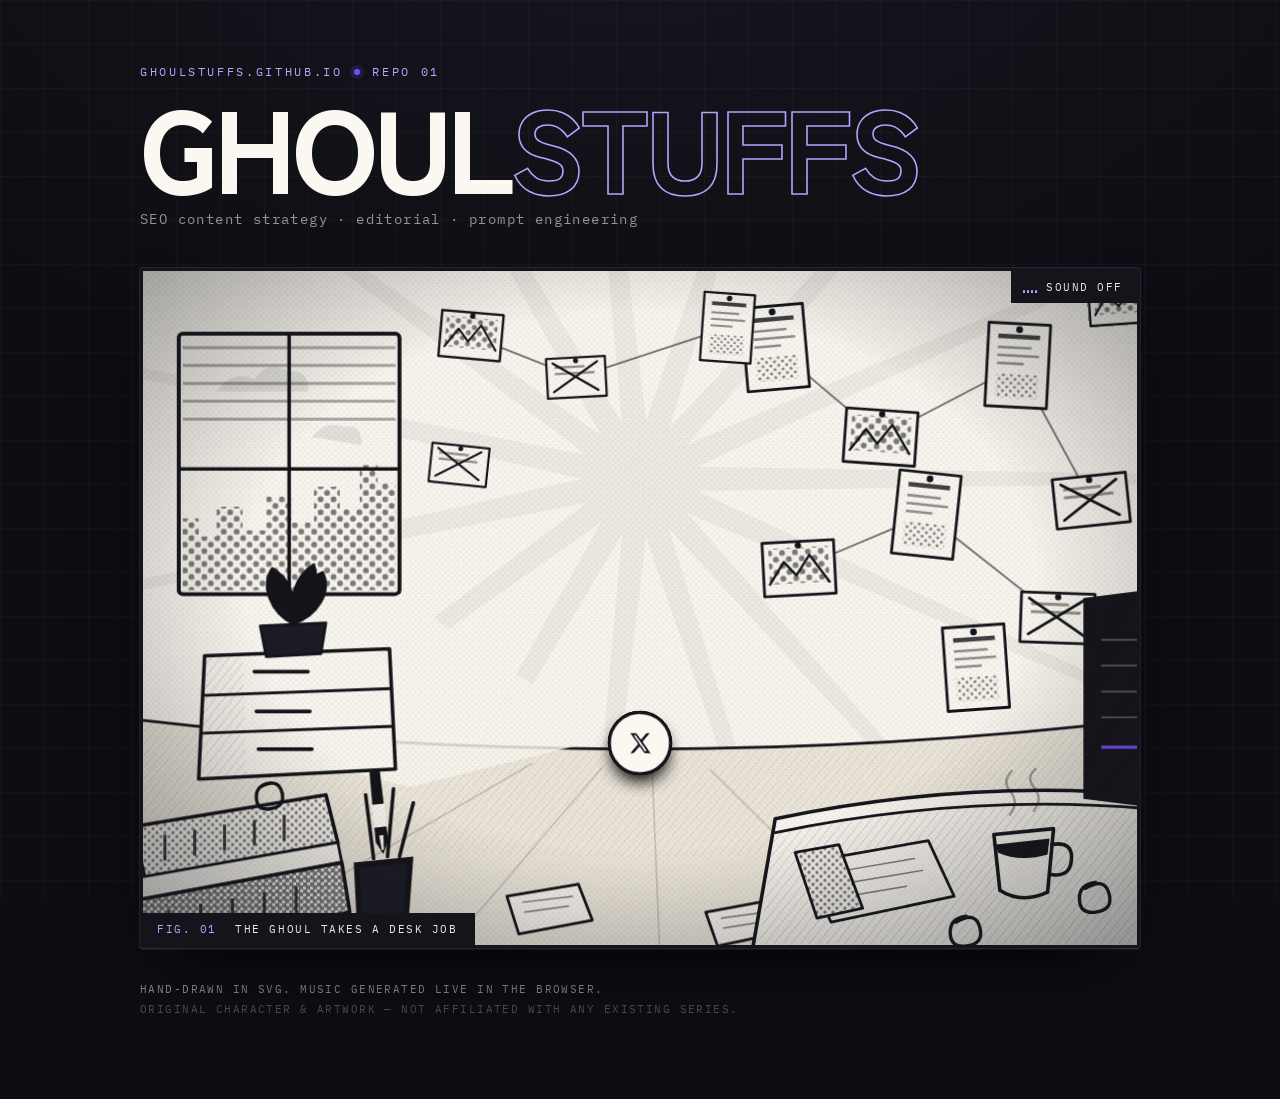
==== index.html @ a89438c5 "Add files via upload" ====
<!DOCTYPE html>
<html lang="en">
<!--
═══════════════════════════════════════════════════════════════════════
  ghoulstuffs.github.io — index.html
  Three files: this one, style.css, and sound.js (the music).
  All the artwork is hand-written SVG. Nothing is loaded from anywhere.

  MAP OF THIS FILE
    1. <head>          meta + fonts + stylesheet
    2. #icons          hidden sprite: the 5 social glyphs
    3. .masthead       name, tagline
    4. .frame          the illustration
         .scene        one big inline SVG, drawn in layers:
                         bg    → wall, window, pinned notes, floor
                         cast  → 4 poses that cross-fade (.pose-1 … .pose-4)
                         fg    → desk, binders, coffee, floor papers
         .orbit        the 5 social links that circle him
    5. .sound          the music toggle (logic lives in sound.js)
    6. .footer         credits

  THINGS YOU'LL MOST LIKELY WANT TO CHANGE — search for  [EDIT]
═══════════════════════════════════════════════════════════════════════
-->
<head>
  <meta charset="utf-8">
  <meta name="viewport" content="width=device-width, initial-scale=1">

  <!-- [EDIT] page title + description -->
  <title>ghoulstuffs — SEO content strategy, editorial &amp; prompt engineering</title>
  <meta name="description" content="Mansi — freelance SEO content strategist, writer and prompt engineer. Editorial at FashionXD, essays on Substack, videos on YouTube.">
  <meta name="theme-color" content="#0e0e14">

  <meta property="og:title" content="ghoulstuffs">
  <meta property="og:description" content="SEO content strategy, editorial, and prompt engineering.">
  <meta property="og:type" content="website">

  <link rel="icon" href="data:image/svg+xml,<svg xmlns='http://www.w3.org/2000/svg' viewBox='0 0 32 32'><circle cx='16' cy='16' r='13' fill='%237a4dff'/><circle cx='16' cy='16' r='5' fill='%230e0e14'/></svg>">

  <link rel="preconnect" href="https://fonts.googleapis.com">
  <link rel="preconnect" href="https://fonts.gstatic.com" crossorigin>
  <link href="https://fonts.googleapis.com/css2?family=IBM+Plex+Mono:wght@400;500&family=Zen+Kaku+Gothic+New:wght@700;900&display=swap" rel="stylesheet">

  <link rel="stylesheet" href="style.css">
</head>

<body>

<!-- ══ 2. ICON SPRITE ══ hidden; each orb pulls one of these with <use> ══ -->
<svg class="sprite" aria-hidden="true" focusable="false" xmlns="http://www.w3.org/2000/svg">
  <symbol id="i-substack" viewBox="0 0 24 24">
    <path d="M3 3.6h18v3.1H3zM3 9.3h18v3.1H3zM3 15h18v6.4l-9-4.6-9 4.6z"/>
  </symbol>
  <symbol id="i-youtube" viewBox="0 0 24 24">
    <path fill-rule="evenodd" d="M6.6 4.4h10.8a4.2 4.2 0 0 1 4.2 4.2v6.8a4.2 4.2 0 0 1-4.2 4.2H6.6a4.2 4.2 0 0 1-4.2-4.2V8.6a4.2 4.2 0 0 1 4.2-4.2Zm3.6 3.9v7.4l6.4-3.7Z"/>
  </symbol>
  <symbol id="i-linkedin" viewBox="0 0 24 24">
    <path d="M3.1 8.9h3.7V21H3.1zM4.95 2.6a2.2 2.2 0 1 1 0 4.4 2.2 2.2 0 0 1 0-4.4ZM9.6 8.9h3.5v1.8a3.9 3.9 0 0 1 3.5-1.9c3 0 4.3 1.9 4.3 5V21h-3.7v-6c0-1.6-.6-2.6-2-2.6s-2.1 1-2.1 2.6v6H9.6Z"/>
  </symbol>
  <symbol id="i-x" viewBox="0 0 24 24">
    <path d="M3 2.8h5.4l4.3 5.9 5-5.9h2.9l-6.5 7.6L21.4 21H16l-4.6-6.3L6 21H3.1l7-8.2Zm3.1 1.9 10 14.4h1.9L8 4.7Z"/>
  </symbol>
  <symbol id="i-fashionxd" viewBox="0 0 48 48">
    <circle cx="24" cy="24" r="20.4" fill="none" stroke="currentColor" stroke-width="1.7"/>
    <text class="fxd-mark" x="24" y="29.4" text-anchor="middle">FXD</text>
  </symbol>
</svg>


<div class="page">

  <!-- ══ 3. MASTHEAD ══ [EDIT] your name + what you do ══ -->
  <header class="masthead">
    <p class="masthead__kicker">ghoulstuffs.github.io <span class="masthead__dot"></span> repo 01</p>
    <h1 class="masthead__name">GHOUL<span>STUFFS</span></h1>
    <p class="masthead__line">SEO content strategy &middot; editorial &middot; prompt engineering</p>
  </header>


  <!-- ══ 4. THE PANEL ══ -->
  <main>
    <div class="frame">
      <!-- ─── 4a. THE DRAWING ─────────────────────────────────────────
           viewBox is 1000 × 680. Every colour lives in style.css —
           the shapes here only carry class names (f- = fill, ln = line).
      ──────────────────────────────────────────────────────────────── -->
      <svg class="scene" viewBox="0 0 1000 680" preserveAspectRatio="xMidYMid slice"
           role="img" aria-labelledby="sceneTitle sceneDesc" xmlns="http://www.w3.org/2000/svg">
        <title id="sceneTitle">An office worker in a paper-covered room</title>
        <desc id="sceneDesc">Ink and halftone drawing: a dark-haired figure in a waistcoat and tie stands in a cluttered office, shifting between thinking, reading a file, resting, and raising a pen.</desc>

        <defs>
          <!-- halftone dot screens: the whole "printed manga" feel comes from these -->
          <pattern id="dots" width="8" height="8" patternUnits="userSpaceOnUse">
            <circle class="dot" cx="2" cy="2" r="1.5"/><circle class="dot" cx="6" cy="6" r="1.5"/>
          </pattern>
          <pattern id="dots-lg" width="13" height="13" patternUnits="userSpaceOnUse">
            <circle class="dot" cx="3.2" cy="3.2" r="2.9"/><circle class="dot" cx="9.7" cy="9.7" r="2.9"/>
          </pattern>
          <pattern id="tone2" width="8" height="8" patternUnits="userSpaceOnUse">
            <rect class="f-paper" width="8" height="8"/>
            <circle class="dot" cx="2" cy="2" r="1.7"/><circle class="dot" cx="6" cy="6" r="1.7"/>
          </pattern>
          <pattern id="tone3" width="7" height="7" patternUnits="userSpaceOnUse">
            <rect class="f-paper" width="7" height="7"/>
            <circle class="dot" cx="1.8" cy="1.8" r="2.5"/><circle class="dot" cx="5.3" cy="5.3" r="2.5"/>
          </pattern>
          <pattern id="tone-hatch" width="7" height="7" patternUnits="userSpaceOnUse" patternTransform="rotate(-42)">
            <rect class="f-paper" width="7" height="7"/>
            <line class="hatch-line" x1="0" y1="0" x2="0" y2="7"/>
          </pattern>
          <pattern id="dots-sm" width="6" height="6" patternUnits="userSpaceOnUse">
            <circle class="dot-soft" cx="1.5" cy="1.5" r="1"/><circle class="dot-soft" cx="4.5" cy="4.5" r="1"/>
          </pattern>
          <!-- pencil hatching for shadow sides -->
          <pattern id="hatch" width="7" height="7" patternUnits="userSpaceOnUse" patternTransform="rotate(38)">
            <line class="hatch-line" x1="0" y1="0" x2="0" y2="7"/>
          </pattern>
          <!-- paper grain -->
          <filter id="grain" x="0" y="0" width="100%" height="100%">
            <feTurbulence type="fractalNoise" baseFrequency="0.85" numOctaves="3" stitchTiles="stitch"/>
            <feColorMatrix type="saturate" values="0"/>
          </filter>
          <radialGradient id="vig" cx="50%" cy="46%" r="72%">
            <stop offset="55%" class="vig-in"/><stop offset="100%" class="vig-out"/>
          </radialGradient>

          <!-- ray for the manga focus-lines behind his head -->
          <path id="ray" d="M0 -13 L700 -2.5 L700 2.5 L0 13 Z"/>

          <!-- three pinned-paper templates, drawn around their own centre -->
          <g id="doc">
            <rect class="f-paper ln-2" x="-31" y="-42" width="62" height="84"/>
            <rect class="f-ink o-80" x="-21" y="-31" width="42" height="4.5"/>
            <rect class="f-ink o-45" x="-21" y="-19" width="34" height="2.6"/>
            <rect class="f-ink o-45" x="-21" y="-11" width="42" height="2.6"/>
            <rect class="f-ink o-45" x="-21" y="-3" width="27" height="2.6"/>
            <rect x="-21" y="9" width="42" height="24" fill="url(#dots)"/>
            <circle class="f-ink" cx="0" cy="-36" r="3.4"/>
          </g>
          <g id="photo">
            <rect class="f-paper ln-2" x="-36" y="-27" width="72" height="54"/>
            <rect x="-30" y="-21" width="60" height="36" fill="url(#dots-lg)"/>
            <path class="ln" d="M-30 15 L-15 -7 L-3 7 L11 -13 L30 15"/>
            <circle class="f-ink" cx="0" cy="-23" r="3.2"/>
          </g>
          <g id="card">
            <rect class="f-paper ln-2" x="-37" y="-25" width="74" height="50"/>
            <rect class="f-ink o-45" x="-27" y="-15" width="38" height="3"/>
            <rect class="f-ink o-45" x="-27" y="-7" width="50" height="3"/>
            <path class="ln-2" d="M-29 -19 L27 17 M27 -19 L-29 17"/>
            <circle class="f-ink" cx="0" cy="-21" r="3.2"/>
          </g>

          <!-- ─── FIGURE PARTS shared by every pose ───
               Limbs are drawn as two stacked strokes: a fat ink one and a
               thinner cloth one on top. To move an arm, move its "d" — the
               outline follows automatically. -->
          <g id="head">
            <path class="f-skin ln-2" d="M478 244 L522 244 L524 318 L476 318 Z"/>
            <path class="shade" d="M480 256 L520 256 L520 282 Q500 298 480 282 Z"/>
            <path class="f-hair" d="M500 116 C464 116 444 148 448 198 C450 224 452 244 455 264 L464 234 L470 258 L478 220 L484 214 L516 214 L522 220 L530 258 L536 234 L545 264 C548 244 550 224 552 198 C556 148 536 116 500 116 Z"/>
            <path class="f-skin ln-2" d="M460 208 C460 166 473 144 500 144 C527 144 540 166 540 208 C540 234 532 252 520 262 C513 268 507 272 500 273 C493 272 487 268 480 262 C468 252 460 234 460 208 Z"/>
            <path class="f-skin ln-2" d="M463 198 C453 194 450 208 454 219 C456 227 462 229 465 224"/>
            <path class="f-skin ln-2" d="M537 198 C547 194 550 208 546 219 C544 227 538 229 535 224"/>
            <path class="f-hair" d="M458 202 C454 154 472 124 500 122 C530 124 550 154 546 202 L539 160 L527 208 L518 158 L503 218 L494 160 L481 204 L471 156 L462 196 Z"/>
            <path class="f-hair" d="M504 128 L517 152 L514 232 L501 242 L498 186 Z"/>
            <path class="f-hair" d="M459 178 L454 248 L468 224 L470 174 Z"/>
            <path class="f-hair" d="M541 178 L546 248 L532 224 L530 174 Z"/>
            <path class="hair-shine" d="M474 152 C483 141 494 136 504 137 L501 145 C493 144 485 149 478 158 Z"/>
            <path class="hair-shine" d="M534 160 C540 166 544 174 545 182 L539 184 C537 176 533 169 529 165 Z"/>
            <path class="ln-thin" d="M496 246 C502 252 507 251 509 247"/>
          </g>

          <g id="torso">
            <path class="f-shirt ln-2" d="M466 292 L534 292 L544 578 L456 578 Z"/>
            <path class="f-jacket ln-2" d="M450 306 L404 330 L396 394 L404 492 L414 578 L492 584 L494 440 L464 318 Z"/>
            <path class="f-jacket ln-2" d="M550 306 L596 330 L604 394 L596 492 L586 578 L508 584 L506 440 L536 318 Z"/>
            <path class="ln-2" d="M474 312 L494 440 M526 312 L506 440"/>
            <path class="f-shirt ln-2" d="M500 294 L466 304 L486 340 L500 312 L514 340 L534 304 Z"/>
            <path class="f-tie ln-2" d="M500 312 L489 326 L500 344 L511 326 Z"/>
            <path class="f-tie ln-2" d="M492 344 L508 344 L515 438 L500 456 L485 438 Z"/>
            <circle class="f-accent ln-2" cx="468" cy="380" r="7"/>
            <path class="hatch-fill" d="M450 306 L404 330 L396 394 L404 492 L414 578 L446 580 L442 390 Z"/>
          </g>

          <g id="legs">
            <path class="limb-out" d="M478 566 C472 620 470 660 472 690"/>
            <path class="limb-out" d="M522 566 C528 620 530 660 528 690"/>
            <path class="f-ink" d="M446 538 L554 538 L562 620 L528 638 L500 594 L472 638 L438 620 Z"/>
            <path class="limb-trouser" d="M478 566 C472 620 470 660 472 690"/>
            <path class="limb-trouser" d="M522 566 C528 620 530 660 528 690"/>
            <path class="f-jacket" d="M452 544 L548 544 L556 616 L526 632 L500 588 L474 632 L444 616 Z"/>
          </g>

          <!-- a hand, drawn at origin; each pose places it with a transform -->
          <g id="hand">
            <path class="f-skin ln-2" d="M-13 -8 C-17 -1 -16 8 -9 12 C-1 16 9 14 13 6 C16 -1 14 -9 8 -12 C1 -15 -8 -14 -13 -8 Z"/>
            <path class="ln-thin" d="M-6 -10 L-4 1 M2 -12 L3 0 M9 -10 L8 -1"/>
          </g>

          <!-- props -->
          <g id="folder">
            <path class="f-blue ln-2" d="M-76 -34 L74 -46 L80 30 L-70 42 Z"/>
            <path class="f-paper ln-2" d="M-68 -28 L2 -34 L6 34 L-62 38 Z"/>
            <path class="f-paper ln-2" d="M6 -34 L72 -39 L76 24 L10 32 Z"/>
            <path class="ln-thin" d="M-56 -16 L-8 -20 M-55 -6 L-10 -10 M-54 4 L-20 1 M18 -22 L64 -26 M19 -12 L65 -16 M20 -2 L48 -5"/>
            <path class="ln" d="M2 -34 L6 34"/>
          </g>
          <g id="pen">
            <path class="f-ink" d="M-5 -46 L5 -46 L6 22 L0 34 L-6 22 Z"/>
            <path class="f-paper" d="M-6 -14 L6 -14 L6.4 8 L-6.4 8 Z"/>
            <path class="f-paper" d="M-2 16 L2 16 L1 30 L-1 30 Z"/>
          </g>
        </defs>


        <!-- ── LAYER 1 · ROOM ────────────────────────────────────── -->
        <g class="bg">
          <rect class="f-paper" x="0" y="0" width="1000" height="680"/>

          <!-- focus lines radiating from behind his head -->
          <g class="rays" transform="translate(500 210)">
            <use href="#ray" transform="rotate(0)"/>   <use href="#ray" transform="rotate(24)"/>
            <use href="#ray" transform="rotate(48)"/>  <use href="#ray" transform="rotate(72)"/>
            <use href="#ray" transform="rotate(96)"/>  <use href="#ray" transform="rotate(120)"/>
            <use href="#ray" transform="rotate(144)"/> <use href="#ray" transform="rotate(168)"/>
            <use href="#ray" transform="rotate(192)"/> <use href="#ray" transform="rotate(216)"/>
            <use href="#ray" transform="rotate(240)"/> <use href="#ray" transform="rotate(264)"/>
            <use href="#ray" transform="rotate(288)"/> <use href="#ray" transform="rotate(312)"/>
            <use href="#ray" transform="rotate(336)"/>
          </g>

          <!-- floor: the wall line bows down in the middle, which is what
               sells the wide-angle lens -->
          <path class="f-floor" d="M-10 452 Q500 512 1010 452 L1010 690 L-10 690 Z"/>
          <path class="ln-2" d="M-10 452 Q500 512 1010 452"/>
          <path class="hatch-soft" d="M-10 452 Q500 512 1010 452 L1010 560 Q500 620 -10 560 Z"/>
          <path class="floor-line" d="M300 690 L462 500 M520 690 L512 498 M760 690 L570 502 M60 690 L392 496"/>

          <!-- window, left wall -->
          <g class="window">
            <rect class="f-sky ln-3" x="36" y="64" width="222" height="262" rx="4"/>
            <path class="f-city" d="M40 250 L40 322 L254 322 L254 214 L236 214 L236 196 L218 196 L218 240 L198 240 L198 218 L172 218 L172 254 L150 254 L150 228 L124 228 L124 262 L100 262 L100 238 L74 238 L74 268 L56 268 L56 250 Z"/>
            <path class="cloud" d="M74 122 q16 -22 38 -12 q12 -20 34 -8 q22 -2 20 20 z"/>
            <path class="cloud" d="M170 168 q14 -18 32 -10 q18 -4 18 18 z"/>
            <g class="blinds">
              <path d="M40 78 H254 M40 96 H254 M40 114 H254 M40 132 H254 M40 150 H254"/>
            </g>
            <path class="ln-3 f-none" d="M147 64 V326 M36 200 H258"/>
            <rect class="f-none ln-3" x="36" y="64" width="222" height="262" rx="4"/>
          </g>
          <!-- light spilling onto the floor -->
          <path class="light" d="M258 326 L470 470 L268 520 L54 466 Z"/>

          <!-- low cabinet under the window, with the office plant on top -->
          <g class="cabinet">
            <path class="f-desk ln-3" d="M62 388 L248 381 L254 502 L56 512 Z"/>
            <path class="ln-2" d="M60 428 L250 421 M61 466 L252 459"/>
            <path class="hatch-fill" d="M62 388 L100 386 L104 508 L56 512 Z"/>
            <path class="ln-3" d="M112 404 H166 M114 444 H168 M116 482 H170"/>
            <path class="f-vest ln-2" d="M118 358 L184 355 L179 386 L124 389 Z"/>
            <path class="leaf" d="M151 356 C128 344 118 318 130 300 C148 310 156 332 151 356 Z"/>
            <path class="leaf" d="M151 356 C176 348 190 324 181 304 C160 312 148 332 151 356 Z"/>
            <path class="leaf" d="M151 356 C146 330 154 306 172 296 C178 318 168 344 151 356 Z"/>
            <path class="ln-thin" d="M151 356 L146 312 M151 356 L166 316"/>
          </g>

          <!-- the pinned wall: notes, photos, index cards + string -->
          <g class="wall">
            <path class="string" d="M636 78 L742 168 L880 96 L954 232"/>
            <path class="string" d="M660 300 L788 246 L920 350"/>
            <path class="string" d="M330 66 L436 108 L588 58"/>
            <use href="#doc"   transform="translate(636 78) rotate(-5)"/>
            <use href="#photo" transform="translate(742 168) rotate(4)"/>
            <use href="#doc"   transform="translate(880 96) rotate(3)"/>
            <use href="#card"  transform="translate(954 232) rotate(-6)"/>
            <use href="#photo" transform="translate(660 300) rotate(-3)"/>
            <use href="#doc"   transform="translate(788 246) rotate(6)"/>
            <use href="#card"  transform="translate(920 350) rotate(2)"/>
            <use href="#doc"   transform="translate(838 400) rotate(-4)"/>
            <use href="#photo" transform="translate(330 66) rotate(5) scale(.86)"/>
            <use href="#card"  transform="translate(436 108) rotate(-3) scale(.8)"/>
            <use href="#doc"   transform="translate(588 58) rotate(4) scale(.82)"/>
            <use href="#card"  transform="translate(318 196) rotate(6) scale(.78)"/>
            <use href="#photo" transform="translate(984 30) rotate(-4) scale(.9)"/>
          </g>
        </g>


        <!-- ── LAYER 2 · THE FIGURE ──────────────────────────────
             Four poses stacked in the same place. CSS fades one into
             the next. Add a fifth by copying a block, giving it
             class "pose pose-5" and bumping --poses in style.css.
        ─────────────────────────────────────────────────────────── -->
        <g class="cast">

          <!-- POSE 1 · weighing it up, hand at the jaw -->
          <g class="pose pose-1">
            <use href="#legs"/>
            <use href="#torso"/>
            <g class="arm">
              <path class="limb-out" d="M412 364 Q394 420 406 468 Q480 488 566 452"/>
              <path class="limb-out" d="M588 364 Q614 404 604 450 Q566 374 530 300"/>
              <path class="limb-sleeve" d="M412 364 Q394 420 406 468 Q480 488 566 452"/>
              <path class="limb-sleeve" d="M588 364 Q614 404 604 450 Q566 374 530 300"/>
            </g>
            <g transform="rotate(-4 500 278)">
              <use href="#head"/>
              <g class="face">
                <path class="f-eye ln-2" d="M470 221 C476 212 489 210 496 217 C492 228 477 229 470 221 Z"/>
                <path class="f-eye ln-2" d="M530 221 C524 212 511 210 504 217 C508 228 523 229 530 221 Z"/>
                <ellipse class="f-iris" cx="484" cy="220" rx="5.4" ry="6.4"/>
                <ellipse class="f-iris" cx="516" cy="220" rx="5.4" ry="6.4"/>
                <ellipse class="f-ink" cx="484" cy="220" rx="2.1" ry="3"/>
                <ellipse class="f-ink" cx="516" cy="220" rx="2.1" ry="3"/>
                <circle class="f-paper" cx="481" cy="216" r="1.7"/>
                <circle class="f-paper" cx="513" cy="216" r="1.7"/>
                <path class="lash" d="M467 219 C475 209 490 207 499 215 M533 219 C525 209 510 207 501 215"/>
                <path class="brow" d="M470 195 L495 191 M530 195 L505 191"/>
                <path class="ln-2" d="M493 259 L510 257"/>
              </g>
              <use href="#hand" transform="translate(524 290) rotate(-18) scale(.92)"/>
            </g>
            <use href="#hand" transform="translate(572 450) rotate(10) scale(.92)"/>
          </g>

          <!-- POSE 2 · reading, eyes down -->
          <g class="pose pose-2">
            <use href="#legs"/>
            <use href="#torso"/>
            <g transform="translate(0 8) rotate(5 500 278)">
              <use href="#head"/>
              <g class="face">
                <path class="f-eye ln-2" d="M471 224 C477 217 489 216 496 221 C492 229 478 230 471 224 Z"/>
                <path class="f-eye ln-2" d="M529 224 C523 217 511 216 504 221 C508 229 522 230 529 224 Z"/>
                <ellipse class="f-iris" cx="484" cy="224" rx="5" ry="5"/>
                <ellipse class="f-iris" cx="516" cy="224" rx="5" ry="5"/>
                <ellipse class="f-ink" cx="484" cy="224" rx="2" ry="2.6"/>
                <ellipse class="f-ink" cx="516" cy="224" rx="2" ry="2.6"/>
                <path class="lash lash--heavy" d="M469 222 C476 214 490 213 498 219 M531 222 C524 214 510 213 502 219"/>
                <path class="brow" d="M471 198 L495 196 M529 198 L505 196"/>
                <path class="ln-2" d="M494 260 L509 260"/>
              </g>
            </g>
            <g class="arm">
              <path class="limb-out" d="M412 364 Q392 418 428 462"/>
              <path class="limb-out" d="M588 364 Q608 418 572 462"/>
              <path class="limb-sleeve" d="M412 364 Q392 418 428 462"/>
              <path class="limb-sleeve" d="M588 364 Q608 418 572 462"/>
            </g>
            <use href="#folder" transform="translate(500 476) rotate(-2) scale(.94)"/>
            <use href="#hand" transform="translate(426 472) rotate(-12) scale(.92)"/>
            <use href="#hand" transform="translate(574 470) rotate(12) scale(.92)"/>
          </g>

          <!-- POSE 3 · hands in pockets, weight on one hip -->
          <g class="pose pose-3" transform="translate(-9 0) rotate(1.4 500 620)">
            <use href="#legs"/>
            <use href="#torso"/>
            <g class="arm">
              <path class="limb-out" d="M412 364 Q388 424 412 502"/>
              <path class="limb-out" d="M588 364 Q612 424 588 502"/>
              <path class="limb-sleeve" d="M412 364 Q388 424 412 502"/>
              <path class="limb-sleeve" d="M588 364 Q612 424 588 502"/>
            </g>
            <g transform="rotate(6 500 278)">
              <use href="#head"/>
              <g class="face">
                <path class="f-eye ln-2" d="M470 222 C476 213 489 211 496 218 C492 228 477 230 470 222 Z"/>
                <path class="f-eye ln-2" d="M530 222 C524 213 511 211 504 218 C508 228 523 230 530 222 Z"/>
                <ellipse class="f-iris" cx="485" cy="221" rx="5.4" ry="6.2"/>
                <ellipse class="f-iris" cx="517" cy="221" rx="5.4" ry="6.2"/>
                <ellipse class="f-ink" cx="485" cy="221" rx="2.1" ry="2.9"/>
                <ellipse class="f-ink" cx="517" cy="221" rx="2.1" ry="2.9"/>
                <circle class="f-paper" cx="482" cy="217" r="1.7"/>
                <circle class="f-paper" cx="514" cy="217" r="1.7"/>
                <path class="lash" d="M467 220 C475 210 490 208 499 216 M533 220 C525 210 510 208 501 216"/>
                <path class="brow" d="M470 193 L495 190 M530 193 L505 190"/>
                <path class="ln-2" d="M492 258 C498 262 505 261 510 256"/>
              </g>
            </g>
          </g>

          <!-- POSE 4 · straightening the tie -->
          <g class="pose pose-4">
            <use href="#legs"/>
            <use href="#torso"/>
            <g class="arm">
              <path class="limb-out" d="M412 364 Q390 424 414 500"/>
              <path class="limb-out" d="M588 364 Q616 388 610 418 Q568 396 524 360"/>
              <path class="limb-sleeve" d="M412 364 Q390 424 414 500"/>
              <path class="limb-sleeve" d="M588 364 Q616 388 610 418 Q568 396 524 360"/>
            </g>
            <g transform="rotate(3 500 278)">
              <use href="#head"/>
              <g class="face">
                <path class="f-eye ln-2" d="M470 220 C476 211 489 209 496 216 C492 227 477 228 470 220 Z"/>
                <path class="f-eye ln-2" d="M530 220 C524 211 511 209 504 216 C508 227 523 228 530 220 Z"/>
                <ellipse class="f-iris" cx="482" cy="219" rx="5.4" ry="6.4"/>
                <ellipse class="f-iris" cx="514" cy="219" rx="5.4" ry="6.4"/>
                <ellipse class="f-ink" cx="482" cy="219" rx="2.1" ry="3"/>
                <ellipse class="f-ink" cx="514" cy="219" rx="2.1" ry="3"/>
                <circle class="f-paper" cx="479" cy="215" r="1.7"/>
                <circle class="f-paper" cx="511" cy="215" r="1.7"/>
                <path class="lash" d="M467 218 C475 208 490 206 499 214 M533 218 C525 208 510 206 501 214"/>
                <path class="brow" d="M470 191 L495 189 M530 192 L505 189"/>
                <path class="ln-2" d="M492 258 L508 256"/>
              </g>
            </g>
            <use href="#hand" transform="translate(518 356) rotate(-30) scale(.92)"/>
            <g class="beat"><path class="shine-line" d="M614 296 L622 262 M632 306 L646 280 M600 276 L602 248"/></g>
          </g>
        </g>


        <!-- ── LAYER 3 · FOREGROUND CLUTTER ─────────────────────── -->
        <g class="fg">
          <!-- loose paper on the floor at his feet -->
          <g class="floor-paper">
            <path class="f-paper ln-2" d="M366 630 L438 618 L452 654 L378 668 Z"/>
            <path class="ln-thin" d="M382 636 L432 630 M384 646 L428 640"/>
            <path class="f-paper ln-2" d="M566 646 L642 632 L654 664 L578 680 Z"/>
            <path class="ln-thin" d="M582 652 L634 645 M584 662 L628 655"/>
          </g>

          <!-- left: stacked binders + pen pot, drawn big because the lens is wide -->
          <g class="stack-left">
            <path class="f-blue ln-3" d="M-10 560 L184 528 L196 576 L2 612 Z"/>
            <path class="f-paper ln-2" d="M-10 612 L196 576 L200 596 L-8 634 Z"/>
            <path class="f-blue-d ln-3" d="M-8 634 L200 596 L208 646 L-6 690 Z"/>
            <g class="rings">
              <path d="M22 568 v26 M52 563 v26 M82 558 v26 M112 553 v26 M142 548 v26"/>
              <path d="M26 644 v30 M58 638 v30 M90 632 v30 M122 626 v30 M154 620 v30"/>
            </g>
            <path class="clip" d="M118 520 q18 -10 22 6 q3 14 -12 16 q-14 2 -14 -12 q0 -12 14 -14"/>
            <!-- pen pot -->
            <path class="f-ink" d="M212 596 L272 590 L266 672 L216 676 Z"/>
            <path class="f-vest ln-3" d="M216 600 L268 594 L262 668 L220 672 Z"/>
            <path class="ln-3" d="M232 592 L224 528 M246 590 L252 522 M258 590 L272 536"/>
            <use href="#pen" transform="translate(238 552) rotate(-6) scale(1.05)"/>
          </g>

          <!-- right: desk corner with coffee, an open file and a monitor edge -->
          <g class="desk-right">
            <path class="f-desk ln-3" d="M636 552 Q828 512 1012 528 L1012 690 L612 690 Z"/>
            <path class="ln-2" d="M636 566 Q828 526 1012 542"/>
            <path class="hatch-fill" d="M636 566 Q828 526 1012 542 L1012 690 L618 690 Z"/>
            <path class="f-paper ln-2" d="M666 596 L790 574 L816 630 L692 656 Z"/>
            <path class="ln-thin" d="M694 606 L776 592 M700 618 L784 604 M708 630 L768 620"/>
            <path class="f-blue ln-2" d="M656 586 L700 578 L724 642 L678 652 Z"/>
            <!-- mug -->
            <path class="f-paper ln-3" d="M856 568 L916 562 L910 626 Q884 638 862 624 Z"/>
            <path class="f-none ln-3" d="M914 578 q22 -4 20 16 q-2 18 -22 14"/>
            <path class="f-ink" d="M858 578 L912 572 L910 588 Q882 596 860 586 Z"/>
            <g class="steam"><path d="M872 548 q10 -12 0 -24 q-8 -10 2 -20"/><path d="M896 544 q10 -12 0 -24 q-8 -10 2 -18"/></g>
            <!-- clips -->
            <path class="clip" d="M818 656 q20 -12 24 6 q4 16 -14 18 q-16 2 -16 -14 q0 -14 16 -16"/>
            <path class="clip" d="M948 622 q20 -12 24 6 q4 16 -14 18 q-16 2 -16 -14 q0 -14 16 -16"/>
            <!-- monitor, cropped by the frame -->
            <path class="f-ink" d="M946 330 L1010 322 L1010 540 L946 532 Z"/>
            <path class="f-screen" d="M956 342 L1010 336 L1010 526 L956 520 Z"/>
            <path class="scan" d="M964 372 H1010 M964 398 H1010 M964 424 H1010 M964 450 H1010"/>
            <path class="scan-hot" d="M964 480 H1006"/>
          </g>
        </g>


        <!-- ── LAYER 4 · PRINT FINISH ───────────────────────────── -->
        <rect class="tone" x="0" y="0" width="1000" height="680" fill="url(#dots-sm)"/>
        <rect class="grain" x="0" y="0" width="1000" height="680" filter="url(#grain)"/>
        <rect class="vignette" x="0" y="0" width="1000" height="680" fill="url(#vig)"/>
      </svg>


      <!-- ─── 4b. THE ORBIT ───────────────────────────────────────
           Five links riding a tilted ellipse around him.
           [EDIT] your URLs live right here.
           Speed + size + radius are all in style.css → "6. ORBIT".
      ──────────────────────────────────────────────────────────── -->
      <nav class="orbit" aria-label="Elsewhere">
        <a class="orb" style="--i:0" href="https://substack.com/@ghoulstuffs" target="_blank" rel="noopener noreferrer">
          <span class="orb__level"><span class="orb__disc"><svg viewBox="0 0 24 24" aria-hidden="true"><use href="#i-substack"/></svg></span><span class="orb__label">Substack</span></span>
          <span class="u-hidden">Substack</span>
        </a>
        <a class="orb" style="--i:1" href="https://www.youtube.com/@ghoulstuffs" target="_blank" rel="noopener noreferrer">
          <span class="orb__level"><span class="orb__disc"><svg viewBox="0 0 24 24" aria-hidden="true"><use href="#i-youtube"/></svg></span><span class="orb__label">YouTube</span></span>
          <span class="u-hidden">YouTube</span>
        </a>
        <a class="orb orb--own" style="--i:2" href="https://fashionxd.com/blog/" target="_blank" rel="noopener noreferrer">
          <span class="orb__level"><span class="orb__disc"><svg viewBox="0 0 24 24" aria-hidden="true"><use href="#i-fashionxd"/></svg></span><span class="orb__label">FashionXD</span></span>
          <span class="u-hidden">FashionXD</span>
        </a>
        <a class="orb" style="--i:3" href="https://www.linkedin.com/in/ghoulstuffs/" target="_blank" rel="noopener noreferrer">
          <span class="orb__level"><span class="orb__disc"><svg viewBox="0 0 24 24" aria-hidden="true"><use href="#i-linkedin"/></svg></span><span class="orb__label">LinkedIn</span></span>
          <span class="u-hidden">LinkedIn</span>
        </a>
        <a class="orb" style="--i:4" href="https://x.com/GhoulStuffs" target="_blank" rel="noopener noreferrer">
          <span class="orb__level"><span class="orb__disc"><svg viewBox="0 0 24 24" aria-hidden="true"><use href="#i-x"/></svg></span><span class="orb__label">X</span></span>
          <span class="u-hidden">X</span>
        </a>
      </nav>

      <!-- ─── 4c. SOUND ───────────────────────────────────────────
           Browsers block sound before a visitor interacts, so the
           track arms itself and starts on their first click or tap.
           Everything about it lives in sound.js.
      ──────────────────────────────────────────────────────────── -->
      <button class="sound" id="sound" type="button" aria-pressed="false">
        <span class="sound__bars" aria-hidden="true"><i></i><i></i><i></i><i></i></span>
        <span class="sound__text">Sound off</span>
      </button>

      <!-- panel caption, like a figure label in a manga volume -->
      <p class="plate"><span>Fig. 01</span> the ghoul takes a desk job</p>
    </div>
  </main>


  <!-- ══ 5. FOOTER ══ -->
  <footer class="footer">
    <p class="footer__note">Hand-drawn in SVG. Music generated live in the browser.</p>
    <p class="footer__note footer__note--dim">Original character &amp; artwork &mdash; not affiliated with any existing series.</p>
  </footer>

</div>

<script src="sound.js" defer></script>
</body>
</html>
---- style.css ----
/* ═══════════════════════════════════════════════════════════════════
   ghoulstuffs.github.io — style.css

   CONTENTS
     1. TOKENS      every colour + timing in one place
     2. BASE        reset, page background
     3. MASTHEAD
     4. FRAME       the paper panel
     5. INK         the drawing's fills, lines and textures
     6. POSES       the cross-fade
     7. ORBIT       the five social links
     8. FOOTER
     9. RESPONSIVE
    10. REDUCED MOTION

   Change a colour once in section 1 and the whole page follows.
   ═══════════════════════════════════════════════════════════════════ */


/* ── 1. TOKENS ─────────────────────────────────────────────────── */
:root {
  /* ink & paper */
  --bg:        #0d0d13;
  --bg-2:      #16161f;
  --paper:     #efe9dd;
  --paper-2:   #fbf8f1;
  --ink:       #14141a;

  /* the character — the only thing in the panel that carries colour */
  --skin:      #f8e3d0;
  --hair:      #17171f;
  --jacket:    #1c1c26;
  --tie:       #101017;
  --eye:       #fffdf8;

  /* accents */
  --accent:    #7a4dff;   /* the purple: eyes, tie, orbs, pins */
  --accent-lo: #b9a2ff;
  --screen:    #14141a;

  --vest:      #1c1c26;
  --shirt:     #fbf8f1;

  /* type */
  --display: "Zen Kaku Gothic New", "Hiragino Sans", "Yu Gothic", system-ui, sans-serif;
  --mono:    "IBM Plex Mono", ui-monospace, SFMono-Regular, Menlo, monospace;

  /* motion — slow these down or speed them up here */
  --pose-cycle: 19s;   /* full loop through all four poses */
  --poses: 4;
  --orbit-speed: 34s;  /* one lap of the social orbs */

  /* orbit geometry */
  --orbit-x: 50%;      /* centre of the ellipse, across the panel */
  --orbit-y: 70%;      /* ...and down it. Lower = further from his face */
  --radius: 31cqw;     /* how wide the orbit is */
  --squash: 0.56;      /* 1 = a circle, 0 = a flat line */
  --tilt: -9deg;
  --orb: clamp(46px, 6.4cqw, 68px);
}


/* ── 2. BASE ───────────────────────────────────────────────────── */
*, *::before, *::after { box-sizing: border-box; }

body {
  margin: 0;
  min-height: 100vh;
  background:
    radial-gradient(120% 80% at 50% -10%, var(--bg-2) 0%, var(--bg) 60%),
    var(--bg);
  color: var(--paper);
  font-family: var(--mono);
  -webkit-font-smoothing: antialiased;
}

/* faint grid so the dark ground isn't dead flat */
body::before {
  content: "";
  position: fixed;
  inset: 0;
  background-image:
    linear-gradient(rgba(255,255,255,.028) 1px, transparent 1px),
    linear-gradient(90deg, rgba(255,255,255,.028) 1px, transparent 1px);
  background-size: 44px 44px;
  pointer-events: none;
}

.page {
  position: relative;
  max-width: 1080px;
  margin: 0 auto;
  padding: clamp(28px, 5vw, 64px) clamp(16px, 4vw, 40px) clamp(40px, 6vw, 80px);
}

.sprite { position: absolute; width: 0; height: 0; overflow: hidden; }
.u-hidden {
  position: absolute; width: 1px; height: 1px;
  overflow: hidden; clip-path: inset(50%); white-space: nowrap;
}


/* ── 3. MASTHEAD ───────────────────────────────────────────────── */
.masthead { margin-bottom: clamp(22px, 3.5vw, 40px); }

.masthead__kicker {
  margin: 0 0 14px;
  font-size: 12px;
  letter-spacing: .22em;
  text-transform: uppercase;
  color: var(--accent-lo);
  display: flex;
  align-items: center;
  gap: 12px;
}
.masthead__dot {
  width: 6px; height: 6px; border-radius: 50%;
  background: var(--accent);
  box-shadow: 0 0 0 4px rgba(122,77,255,.16);
}

.masthead__name {
  font-family: var(--display);
  font-weight: 900;
  font-size: clamp(46px, 11vw, 118px);
  line-height: .84;
  letter-spacing: -.035em;
  margin: 0;
  color: var(--paper-2);
}
.masthead__name span {
  color: transparent;
  -webkit-text-stroke: 1.6px var(--accent-lo);
}

.masthead__line {
  margin: 18px 0 0;
  font-size: clamp(12px, 1.5vw, 14px);
  letter-spacing: .1em;
  color: rgba(242,236,224,.6);
}


/* ── 4. FRAME ──────────────────────────────────────────────────── */
.frame {
  container-type: inline-size;      /* lets the orbit scale with the panel */
  position: relative;
  aspect-ratio: 1000 / 680;
  overflow: hidden;
  border: 3px solid var(--ink);
  border-radius: 3px;
  background: var(--paper);
  box-shadow:
    0 2px 0 rgba(255,255,255,.06),
    0 30px 70px -30px rgba(0,0,0,.9),
    0 0 0 1px rgba(185,162,255,.16);
}

.scene { display: block; width: 100%; height: 100%; }

.plate {
  position: absolute;
  z-index: 3;
  left: 0; bottom: 0;
  margin: 0;
  padding: 9px 18px 9px 14px;
  background: var(--ink);
  color: var(--paper);
  font-size: 11px;
  letter-spacing: .14em;
  text-transform: uppercase;
}
.plate span { color: var(--accent-lo); margin-right: 10px; }

/* sound toggle — mirrors the plate, top right of the panel */
.sound {
  position: absolute;
  z-index: 3;
  top: 0; right: 0;
  display: flex;
  align-items: center;
  gap: 9px;
  margin: 0;
  padding: 9px 14px 9px 12px;
  border: 0;
  background: var(--ink);
  color: var(--paper);
  font-family: var(--mono);
  font-size: 11px;
  letter-spacing: .14em;
  text-transform: uppercase;
  cursor: pointer;
  transition: background-color .18s ease;
}
.sound:hover { background: var(--accent); }
.sound:focus-visible { outline: 3px solid var(--accent-lo); outline-offset: -3px; }

.sound__bars {
  display: flex;
  align-items: flex-end;
  gap: 2px;
  height: 11px;
}
.sound__bars i {
  display: block;
  width: 2px;
  height: 100%;
  background: var(--accent-lo);
  transform: scaleY(.25);
  transform-origin: bottom;
}
.sound:hover .sound__bars i { background: var(--paper); }
body.is-playing .sound__bars i { animation: eq .6s ease-in-out infinite alternate; }
.sound__bars i:nth-child(2) { animation-delay: -.21s; }
.sound__bars i:nth-child(3) { animation-delay: -.42s; }
.sound__bars i:nth-child(4) { animation-delay: -.13s; }
@keyframes eq { from { transform: scaleY(.2); } to { transform: scaleY(1); } }

/* the monitor in the drawing picks up the beat */
body.is-playing .scan-hot { animation: pulse 1.11s steps(1) infinite; }
@keyframes pulse { 0% { opacity: 1; } 50% { opacity: .25; } }


/* ── 5. INK ────────────────────────────────────────────────────── */
/* Lines come first, fills second. Order matters: a shape written as
   class="f-blue ln-2" wants the blue to win over the line's fill:none. */
.ln, .ln-2, .ln-3, .ln-thin, .ln-accent, .ln-accent-3 {
  fill: none;
  stroke-linecap: round;
  stroke-linejoin: round;
}
.ln          { stroke: var(--ink); stroke-width: 2.4; }
.ln-thin     { stroke: var(--ink); stroke-width: 1.5; opacity: .55; }
.ln-2        { stroke: var(--ink); stroke-width: 2.8; }
.ln-3        { stroke: var(--ink); stroke-width: 3.6; }
.ln-accent   { stroke: var(--accent); stroke-width: 2.4; opacity: .8; }
.ln-accent-3 { stroke: var(--accent); stroke-width: 3.4; }

/* fills */
.f-ink     { fill: var(--ink); }
.f-paper   { fill: var(--paper-2); }
.f-skin    { fill: var(--skin); }
.f-accent  { fill: var(--accent); }
.f-iris    { fill: var(--accent); }
.f-blue    { fill: url(#tone2); }
.f-blue-d  { fill: url(#tone3); }
.f-vest    { fill: var(--vest); }
.f-shirt   { fill: var(--shirt); }
.f-desk    { fill: var(--paper-2); }
.f-screen  { fill: var(--screen); }
.f-floor   { fill: var(--paper); }
.f-hair    { fill: var(--hair); }
.f-jacket  { fill: var(--jacket); }
.f-tie     { fill: var(--tie); }
.f-eye     { fill: var(--eye); }
.f-sky     { fill: var(--paper-2); }
.f-city    { fill: url(#dots-lg); }
.f-none    { fill: none; }
.o-45      { opacity: .45; }
.o-80      { opacity: .8; }

/* textures */
.dot       { fill: var(--ink); opacity: .55; }
.dot-soft  { fill: var(--ink); opacity: .16; }
.hatch-line{ stroke: var(--ink); stroke-width: 1.5; opacity: .5; }
.hatch-fill{ fill: url(#hatch); opacity: .34; }
.hatch-soft{ fill: url(#hatch); opacity: .16; }
.tone      { opacity: .5; pointer-events: none; }
.grain     { opacity: .12; mix-blend-mode: multiply; pointer-events: none; }
.vig-in    { stop-color: rgba(22,22,28,0); }
.vig-out   { stop-color: rgba(22,22,28,.42); }
.vignette  { pointer-events: none; }

/* room details */
.rays        { fill: var(--ink); opacity: .05; }
.hair-shine  { fill: var(--paper-2); opacity: .42; }
.floor-line  { fill: none; stroke: var(--ink); stroke-width: 1.6; opacity: .18; }
.light       { fill: var(--paper-2); opacity: .85; }
.cloud       { fill: var(--ink); opacity: .09; }
.blinds      { fill: none; stroke: var(--ink); stroke-width: 3; opacity: .35; }
.string      { fill: none; stroke: var(--ink); stroke-width: 1.8; opacity: .6; }
.rings       { fill: none; stroke: var(--ink); stroke-width: 3; opacity: .8; }
.clip        { fill: none; stroke: var(--ink); stroke-width: 3.4; stroke-linecap: round; }
.scan        { fill: none; stroke: var(--paper); stroke-width: 2; opacity: .3; }
.scan-hot    { fill: none; stroke: var(--accent); stroke-width: 3.4; }
.steam       { fill: none; stroke: var(--ink); stroke-width: 2.4; opacity: .35; stroke-linecap: round; }
.blush       { stroke: var(--accent); stroke-width: 2; opacity: .45; stroke-linecap: round; }
.belt        { fill: none; stroke: var(--ink); stroke-width: 5; opacity: .9; }
.shade       { fill: var(--ink); opacity: .13; }
.leaf        { fill: var(--ink); stroke: var(--ink); stroke-width: 2.4; stroke-linejoin: round; }

/* face */
.lash        { fill: none; stroke: var(--ink); stroke-width: 4.2; stroke-linecap: round; }
.lash--heavy { stroke-width: 6; }
.brow        { fill: none; stroke: var(--ink); stroke-width: 3.4; stroke-linecap: butt; }
.shine-line  { fill: none; stroke: var(--ink); stroke-width: 2.6; opacity: .45; stroke-linecap: round; }

/* Limbs are two stacked strokes: a fat ink one, then a thinner cloth
   one on top. Move the path and the outline follows. Arms are white
   because they're shirtsleeves; legs are dark because they're trousers. */
.limb-out     { fill: none; stroke: var(--ink);   stroke-width: 33; stroke-linecap: round; stroke-linejoin: round; }
.limb-sleeve  { fill: none; stroke: var(--jacket); stroke-width: 26; stroke-linecap: round; stroke-linejoin: round; }
.limb-trouser { fill: none; stroke: var(--jacket); stroke-width: 36; stroke-linecap: round; stroke-linejoin: round; }
#legs .limb-out { stroke-width: 46; }
.cuff { fill: none; stroke: var(--ink); stroke-width: 2.6; stroke-linecap: round; }
.beat { fill: var(--ink); opacity: .5; }


/* ── 6. POSES ──────────────────────────────────────────────────── */
/* Each pose owns one slice of the loop, then dissolves into the next.
   Add a pose: copy a <g class="pose pose-N"> block, add pose-N below,
   and change --poses in the tokens. */
.pose {
  opacity: 0;
  animation: pose-turn var(--pose-cycle) linear infinite;
  transform-box: fill-box;
  transform-origin: center;
}
.pose-1 { animation-delay: calc(var(--pose-cycle) *  0 / -4); }
.pose-2 { animation-delay: calc(var(--pose-cycle) *  1 / -4); }
.pose-3 { animation-delay: calc(var(--pose-cycle) *  2 / -4); }
.pose-4 { animation-delay: calc(var(--pose-cycle) *  3 / -4); }

@keyframes pose-turn {
  0%   { opacity: 1; }
  21%  { opacity: 1; }
  25%  { opacity: 0; }
  96%  { opacity: 0; }
  100% { opacity: 1; }
}

/* he breathes, so he never reads as a flat sticker */
.cast {
  animation: breathe 7s ease-in-out infinite;
  transform-origin: 500px 660px;
}
@keyframes breathe {
  0%, 100% { transform: translateY(0)      scale(1); }
  50%      { transform: translateY(-5px)   scale(1.004); }
}

/* the wall drifts a hair, for depth */
.bg { animation: drift 26s ease-in-out infinite; }
@keyframes drift {
  0%, 100% { transform: translate(0, 0); }
  50%      { transform: translate(-7px, 3px); }
}

.steam { animation: steam 5s ease-in-out infinite; }
@keyframes steam {
  0%, 100% { opacity: .12; transform: translateY(2px); }
  50%      { opacity: .42; transform: translateY(-6px); }
}


/* ── 7. ORBIT ──────────────────────────────────────────────────── */
/* The ellipse is one squashed, tilted layer. Each orb rotates inside
   it, then un-rotates itself so the icon always stays upright. */
.orbit {
  position: absolute;
  z-index: 2;
  left: var(--orbit-x);
  top: var(--orbit-y);
  width: 0; height: 0;
  transform: rotate(var(--tilt)) scaleY(var(--squash));
  pointer-events: none;
}

.orb {
  position: absolute;
  left: 0; top: 0;
  pointer-events: auto;
  text-decoration: none;
  animation: lap var(--orbit-speed) linear infinite;
  animation-delay: calc(var(--orbit-speed) * var(--i) / -5);
}
@keyframes lap {
  from { transform: rotate(0deg)   translateX(var(--radius)) rotate(0deg); }
  to   { transform: rotate(360deg) translateX(var(--radius)) rotate(-360deg); }
}

/* undoes the squash + tilt, so the badge sits level */
.orb__level {
  display: block;
  transform: scaleY(calc(1 / var(--squash))) rotate(calc(-1 * var(--tilt)));
}

/* the visible badge. Scales up at the near side of the orbit,
   down and pale at the far side — that's the whole depth trick. */
.orb__disc {
  display: grid;
  place-items: center;
  width: var(--orb);
  height: var(--orb);
  margin: calc(var(--orb) / -2);
  border-radius: 50%;
  background: var(--paper-2);
  border: 3px solid var(--ink);
  color: var(--ink);
  box-shadow: 0 10px 22px -12px rgba(0,0,0,.7);
  animation: depth var(--orbit-speed) linear infinite;
  animation-delay: inherit;
  transition: background-color .18s ease, color .18s ease, border-color .18s ease;
}
@keyframes depth {
  0%   { transform: scale(1);    opacity: 1; }
  25%  { transform: scale(1.14); opacity: 1; }
  50%  { transform: scale(1);    opacity: 1; }
  75%  { transform: scale(.78);  opacity: .45; }
  100% { transform: scale(1);    opacity: 1; }
}
.orb:nth-child(1) .orb__disc { animation-delay: calc(var(--orbit-speed) * 0 / -5); }
.orb:nth-child(2) .orb__disc { animation-delay: calc(var(--orbit-speed) * 1 / -5); }
.orb:nth-child(3) .orb__disc { animation-delay: calc(var(--orbit-speed) * 2 / -5); }
.orb:nth-child(4) .orb__disc { animation-delay: calc(var(--orbit-speed) * 3 / -5); }
.orb:nth-child(5) .orb__disc { animation-delay: calc(var(--orbit-speed) * 4 / -5); }

.orb__disc svg {
  width: 46%;
  height: 46%;
  fill: currentColor;
}

.fxd-mark {
  font-family: var(--display);
  font-weight: 900;
  font-size: 15px;
  letter-spacing: -.5px;
  fill: currentColor;
}
.orb--own .orb__disc svg { width: 76%; height: 76%; }

/* FashionXD is hers, not a profile — so it reads inverted */
.orb--own .orb__disc { background: var(--accent); color: var(--paper-2); }

.orb__label {
  position: absolute;
  top: calc(var(--orb) / 2 + 8px);
  left: 50%;
  transform: translateX(-50%);
  padding: 4px 9px;
  background: var(--ink);
  color: var(--paper);
  font-size: 10px;
  letter-spacing: .16em;
  text-transform: uppercase;
  white-space: nowrap;
  opacity: 0;
  transition: opacity .18s ease;
  pointer-events: none;
}

.orb:hover .orb__disc,
.orb:focus-visible .orb__disc {
  background: var(--accent);
  border-color: var(--accent);
  color: var(--paper-2);
}
.orb--own:hover .orb__disc,
.orb--own:focus-visible .orb__disc {
  background: var(--ink);
  border-color: var(--ink);
  color: var(--accent-lo);
}
.orb:hover .orb__label,
.orb:focus-visible .orb__label { opacity: 1; }

.orb:focus-visible { outline: none; }
.orb:focus-visible .orb__disc { box-shadow: 0 0 0 4px var(--accent-lo); }

/* park the whole ring while you're aiming at a link */
.orbit:has(.orb:hover) .orb,
.orbit:has(.orb:hover) .orb__disc,
.orbit:has(.orb:focus-visible) .orb,
.orbit:has(.orb:focus-visible) .orb__disc { animation-play-state: paused; }


/* ── 8. FOOTER ─────────────────────────────────────────────────── */
.footer { margin-top: clamp(22px, 3vw, 34px); }
.footer__note {
  margin: 0 0 6px;
  font-size: 11px;
  letter-spacing: .13em;
  text-transform: uppercase;
  color: rgba(242,236,224,.55);
}
.footer__note--dim { color: rgba(242,236,224,.28); }


/* ── 9. RESPONSIVE ─────────────────────────────────────────────── */
/* On a phone the panel goes portrait and crops the sides — he stays
   centred, and the orbit opens up so nothing lands on his face. */
@media (max-width: 720px) {
  .frame {
    aspect-ratio: 4 / 5;
    --radius: 38cqw;
    --squash: 0.5;
    --orb: clamp(40px, 12cqw, 56px);
    --orbit-y: 68%;
  }
  .masthead__name span { -webkit-text-stroke-width: 1.2px; }
  .plate { font-size: 10px; padding: 7px 12px; }
  .sound { font-size: 10px; padding: 7px 11px; gap: 7px; }
}


/* ── 10. REDUCED MOTION ────────────────────────────────────────── */
/* Nothing moves, but nothing disappears either: pose 1 holds and the
   orbs park at five even points around the ellipse. */
@media (prefers-reduced-motion: reduce) {
  .pose, .cast, .bg, .steam, .orb, .orb__disc,
  .sound__bars i, .scan-hot { animation: none !important; }
  .pose { opacity: 0; }
  .pose-1 { opacity: 1; }

  .orb { transform: rotate(var(--a)) translateX(var(--radius)) rotate(calc(-1 * var(--a))); }
  .orb:nth-child(1) { --a: 306deg; }
  .orb:nth-child(2) { --a: 18deg;  }
  .orb:nth-child(3) { --a: 90deg;  }
  .orb:nth-child(4) { --a: 162deg; }
  .orb:nth-child(5) { --a: 234deg; }
}
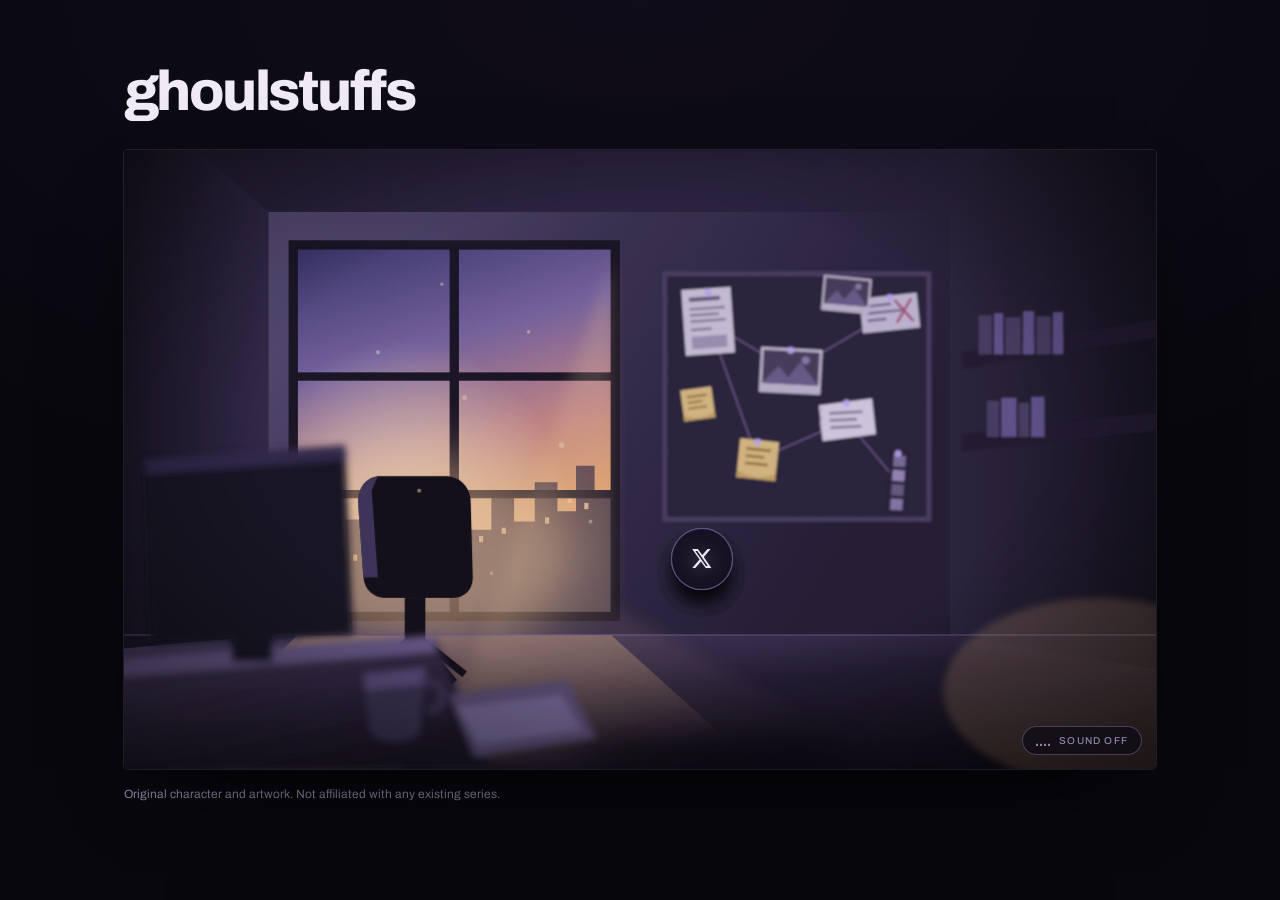
==== commit 09a8f089: "Add files via upload" ====
--- a/index.html
+++ b/index.html
@@ -2,51 +2,46 @@
 <html lang="en">
 <!--
 ═══════════════════════════════════════════════════════════════════════
-  ghoulstuffs.github.io — index.html
-  Three files: this one, style.css, and sound.js (the music).
-  All the artwork is hand-written SVG. Nothing is loaded from anywhere.
-
-  MAP OF THIS FILE
-    1. <head>          meta + fonts + stylesheet
-    2. #icons          hidden sprite: the 5 social glyphs
-    3. .masthead       name, tagline
-    4. .frame          the illustration
-         .scene        one big inline SVG, drawn in layers:
-                         bg    → wall, window, pinned notes, floor
-                         cast  → 4 poses that cross-fade (.pose-1 … .pose-4)
-                         fg    → desk, binders, coffee, floor papers
-         .orbit        the 5 social links that circle him
-    5. .sound          the music toggle (logic lives in sound.js)
-    6. .footer         credits
-
-  THINGS YOU'LL MOST LIKELY WANT TO CHANGE — search for  [EDIT]
+  ghoulstuffs.github.io
+
+  FILES        index.html · style.css · sound.js
+  STRUCTURE    1  head — fonts + meta
+               2  #icons — the five social glyphs
+               3  .masthead — wordmark
+               4  .frame — the illustration
+                    .scene   one SVG, built in depth order:
+                             far → window, back wall, board
+                             mid → floor, chair, desk
+                             cast → 4 poses that cross-fade
+                             near → foreground desk (blurred)
+               5  .sound — music toggle (logic in sound.js)
+               6  .footer
+
+  Look for  [EDIT]  to find the things you'll want to change.
 ═══════════════════════════════════════════════════════════════════════
 -->
 <head>
-  <meta charset="utf-8">
-  <meta name="viewport" content="width=device-width, initial-scale=1">
-
-  <!-- [EDIT] page title + description -->
-  <title>ghoulstuffs — SEO content strategy, editorial &amp; prompt engineering</title>
-  <meta name="description" content="Mansi — freelance SEO content strategist, writer and prompt engineer. Editorial at FashionXD, essays on Substack, videos on YouTube.">
-  <meta name="theme-color" content="#0e0e14">
-
-  <meta property="og:title" content="ghoulstuffs">
-  <meta property="og:description" content="SEO content strategy, editorial, and prompt engineering.">
-  <meta property="og:type" content="website">
-
-  <link rel="icon" href="data:image/svg+xml,<svg xmlns='http://www.w3.org/2000/svg' viewBox='0 0 32 32'><circle cx='16' cy='16' r='13' fill='%237a4dff'/><circle cx='16' cy='16' r='5' fill='%230e0e14'/></svg>">
-
-  <link rel="preconnect" href="https://fonts.googleapis.com">
-  <link rel="preconnect" href="https://fonts.gstatic.com" crossorigin>
-  <link href="https://fonts.googleapis.com/css2?family=IBM+Plex+Mono:wght@400;500&family=Zen+Kaku+Gothic+New:wght@700;900&display=swap" rel="stylesheet">
-
-  <link rel="stylesheet" href="style.css">
+<meta charset="utf-8">
+<meta name="viewport" content="width=device-width, initial-scale=1">
+
+<!-- [EDIT] title + description -->
+<title>ghoulstuffs</title>
+<meta name="description" content="Mansi — SEO content strategist, writer and prompt engineer.">
+<meta name="theme-color" content="#0a0910">
+<meta property="og:title" content="ghoulstuffs">
+<meta property="og:type" content="website">
+
+<link rel="icon" href="data:image/svg+xml,<svg xmlns='http://www.w3.org/2000/svg' viewBox='0 0 32 32'><rect width='32' height='32' fill='%230a0910'/><circle cx='16' cy='16' r='9' fill='%238b6cff'/></svg>">
+
+<link rel="preconnect" href="https://fonts.googleapis.com">
+<link rel="preconnect" href="https://fonts.gstatic.com" crossorigin>
+<link href="https://fonts.googleapis.com/css2?family=Archivo:wght@400;500;600;800&display=swap" rel="stylesheet">
+<link rel="stylesheet" href="style.css">
 </head>
 
 <body>
 
-<!-- ══ 2. ICON SPRITE ══ hidden; each orb pulls one of these with <use> ══ -->
+<!-- ══ 2 · ICONS ══ -->
 <svg class="sprite" aria-hidden="true" focusable="false" xmlns="http://www.w3.org/2000/svg">
   <symbol id="i-substack" viewBox="0 0 24 24">
     <path d="M3 3.6h18v3.1H3zM3 9.3h18v3.1H3zM3 15h18v6.4l-9-4.6-9 4.6z"/>
@@ -60,467 +55,554 @@
   <symbol id="i-x" viewBox="0 0 24 24">
     <path d="M3 2.8h5.4l4.3 5.9 5-5.9h2.9l-6.5 7.6L21.4 21H16l-4.6-6.3L6 21H3.1l7-8.2Zm3.1 1.9 10 14.4h1.9L8 4.7Z"/>
   </symbol>
-  <symbol id="i-fashionxd" viewBox="0 0 48 48">
-    <circle cx="24" cy="24" r="20.4" fill="none" stroke="currentColor" stroke-width="1.7"/>
-    <text class="fxd-mark" x="24" y="29.4" text-anchor="middle">FXD</text>
+  <!-- FashionXD: FXD inside the double ring, from the logo -->
+  <symbol id="i-fashionxd" viewBox="0 0 64 64">
+    <circle cx="32" cy="32" r="29" fill="none" stroke="currentColor" stroke-width="2"/>
+    <circle cx="32" cy="32" r="25" fill="none" stroke="currentColor" stroke-width="2"/>
+    <path d="M12 21h13.4v4.6h-8v4.3h6.9v4.6h-6.9V43H12z"/>
+    <path d="M24.6 21h5.7l4.2 6.6 4-6.6h5.8l-7 10.8L44.6 43h-5.9l-4.3-6.9L30.2 43h-5.9l7.2-11.2z"/>
+    <path d="M41.6 21h5.2c6.6 0 11 4.3 11 11s-4.4 11-11 11h-5.2zm5.3 4.8v12.4h.4c3.5 0 5.6-2.3 5.6-6.2s-2.1-6.2-5.6-6.2z"/>
   </symbol>
 </svg>
 
 
 <div class="page">
 
-  <!-- ══ 3. MASTHEAD ══ [EDIT] your name + what you do ══ -->
+  <!-- ══ 3 · MASTHEAD ══ [EDIT] your name ══ -->
   <header class="masthead">
-    <p class="masthead__kicker">ghoulstuffs.github.io <span class="masthead__dot"></span> repo 01</p>
-    <h1 class="masthead__name">GHOUL<span>STUFFS</span></h1>
-    <p class="masthead__line">SEO content strategy &middot; editorial &middot; prompt engineering</p>
+    <h1 class="wordmark">ghoulstuffs</h1>
   </header>
 
 
-  <!-- ══ 4. THE PANEL ══ -->
+  <!-- ══ 4 · THE PICTURE ══ -->
   <main>
     <div class="frame">
-      <!-- ─── 4a. THE DRAWING ─────────────────────────────────────────
-           viewBox is 1000 × 680. Every colour lives in style.css —
-           the shapes here only carry class names (f- = fill, ln = line).
-      ──────────────────────────────────────────────────────────────── -->
-      <svg class="scene" viewBox="0 0 1000 680" preserveAspectRatio="xMidYMid slice"
-           role="img" aria-labelledby="sceneTitle sceneDesc" xmlns="http://www.w3.org/2000/svg">
-        <title id="sceneTitle">An office worker in a paper-covered room</title>
-        <desc id="sceneDesc">Ink and halftone drawing: a dark-haired figure in a waistcoat and tie stands in a cluttered office, shifting between thinking, reading a file, resting, and raising a pen.</desc>
+
+      <svg class="scene" viewBox="0 0 1000 600" preserveAspectRatio="xMidYMid slice"
+           role="img" aria-labelledby="ttl dsc" xmlns="http://www.w3.org/2000/svg">
+        <title id="ttl">An office at dusk</title>
+        <desc id="dsc">A dark-haired man in a white shirt and black tie stands in an office at dusk, lit from a tall window. He shifts between standing, folding his arms, pushing his hair back, and reading a page.</desc>
 
         <defs>
-          <!-- halftone dot screens: the whole "printed manga" feel comes from these -->
-          <pattern id="dots" width="8" height="8" patternUnits="userSpaceOnUse">
-            <circle class="dot" cx="2" cy="2" r="1.5"/><circle class="dot" cx="6" cy="6" r="1.5"/>
-          </pattern>
-          <pattern id="dots-lg" width="13" height="13" patternUnits="userSpaceOnUse">
-            <circle class="dot" cx="3.2" cy="3.2" r="2.9"/><circle class="dot" cx="9.7" cy="9.7" r="2.9"/>
-          </pattern>
-          <pattern id="tone2" width="8" height="8" patternUnits="userSpaceOnUse">
-            <rect class="f-paper" width="8" height="8"/>
-            <circle class="dot" cx="2" cy="2" r="1.7"/><circle class="dot" cx="6" cy="6" r="1.7"/>
-          </pattern>
-          <pattern id="tone3" width="7" height="7" patternUnits="userSpaceOnUse">
-            <rect class="f-paper" width="7" height="7"/>
-            <circle class="dot" cx="1.8" cy="1.8" r="2.5"/><circle class="dot" cx="5.3" cy="5.3" r="2.5"/>
-          </pattern>
-          <pattern id="tone-hatch" width="7" height="7" patternUnits="userSpaceOnUse" patternTransform="rotate(-42)">
-            <rect class="f-paper" width="7" height="7"/>
-            <line class="hatch-line" x1="0" y1="0" x2="0" y2="7"/>
-          </pattern>
-          <pattern id="dots-sm" width="6" height="6" patternUnits="userSpaceOnUse">
-            <circle class="dot-soft" cx="1.5" cy="1.5" r="1"/><circle class="dot-soft" cx="4.5" cy="4.5" r="1"/>
-          </pattern>
-          <!-- pencil hatching for shadow sides -->
-          <pattern id="hatch" width="7" height="7" patternUnits="userSpaceOnUse" patternTransform="rotate(38)">
-            <line class="hatch-line" x1="0" y1="0" x2="0" y2="7"/>
-          </pattern>
-          <!-- paper grain -->
-          <filter id="grain" x="0" y="0" width="100%" height="100%">
-            <feTurbulence type="fractalNoise" baseFrequency="0.85" numOctaves="3" stitchTiles="stitch"/>
+          <!-- ── LIGHT ──────────────────────────────────────────────
+               One light source: the window, low and to the left.
+               Every gradient below points the same way. That single
+               decision is what stops the drawing looking flat.
+          ──────────────────────────────────────────────────────── -->
+          <linearGradient id="sky" x1="0" y1="0" x2=".25" y2="1">
+            <stop offset="0"   stop-color="#3b3a72"/>
+            <stop offset=".34" stop-color="#7b6aa8"/>
+            <stop offset=".62" stop-color="#d18f8f"/>
+            <stop offset=".84" stop-color="#f5b076"/>
+            <stop offset="1"   stop-color="#ffd7a2"/>
+          </linearGradient>
+          <radialGradient id="vigg" cx=".5" cy=".46" r=".76">
+            <stop offset=".5" stop-color="#000" stop-opacity="0"/>
+            <stop offset="1"  stop-color="#000" stop-opacity=".62"/>
+          </radialGradient>
+          <radialGradient id="sun" cx=".34" cy=".8" r=".55">
+            <stop offset="0" stop-color="#fff3d6" stop-opacity=".95"/>
+            <stop offset="1" stop-color="#fff3d6" stop-opacity="0"/>
+          </radialGradient>
+          <linearGradient id="backwall" x1="0" y1="0" x2="1" y2=".4">
+            <stop offset="0"   stop-color="#5d5480"/>
+            <stop offset=".45" stop-color="#3b3557"/>
+            <stop offset="1"   stop-color="#241f39"/>
+          </linearGradient>
+          <linearGradient id="rightwall" x1="0" y1="0" x2="1" y2="0">
+            <stop offset="0" stop-color="#2c2742"/>
+            <stop offset="1" stop-color="#171426"/>
+          </linearGradient>
+          <linearGradient id="leftwall" x1="0" y1="0" x2="1" y2="0">
+            <stop offset="0" stop-color="#191629"/>
+            <stop offset="1" stop-color="#332c4d"/>
+          </linearGradient>
+          <linearGradient id="ceiling" x1="0" y1="0" x2=".3" y2="1">
+            <stop offset="0" stop-color="#100e1c"/>
+            <stop offset="1" stop-color="#2b2542"/>
+          </linearGradient>
+          <linearGradient id="floor" x1=".15" y1="0" x2=".8" y2="1">
+            <stop offset="0"   stop-color="#4a4166"/>
+            <stop offset=".45" stop-color="#241f38"/>
+            <stop offset="1"   stop-color="#100d1b"/>
+          </linearGradient>
+          <linearGradient id="pool" x1="0" y1="0" x2=".5" y2="1">
+            <stop offset="0"   stop-color="#ffc98e" stop-opacity=".5"/>
+            <stop offset="1"   stop-color="#ffc98e" stop-opacity="0"/>
+          </linearGradient>
+          <linearGradient id="shaft" x1="0" y1="0" x2=".7" y2="1">
+            <stop offset="0" stop-color="#ffd9a8" stop-opacity=".3"/>
+            <stop offset="1" stop-color="#ffd9a8" stop-opacity="0"/>
+          </linearGradient>
+
+          <!-- ── THE CHARACTER ─────────────────────────────────── -->
+          <linearGradient id="skin" x1="0" y1="0" x2="1" y2=".5">
+            <stop offset="0"   stop-color="#ffd9b8"/>
+            <stop offset=".5"  stop-color="#e5b198"/>
+            <stop offset="1"   stop-color="#9d7377"/>
+          </linearGradient>
+          <linearGradient id="shirt" x1="0" y1="0" x2=".9" y2=".5">
+            <stop offset="0"   stop-color="#ffe6c8"/>
+            <stop offset=".26" stop-color="#ded4dd"/>
+            <stop offset=".64" stop-color="#8f87ae"/>
+            <stop offset="1"   stop-color="#544d78"/>
+          </linearGradient>
+          <linearGradient id="hair" x1="0" y1="0" x2=".85" y2=".7">
+            <stop offset="0"   stop-color="#3a3654"/>
+            <stop offset=".45" stop-color="#1d1a2c"/>
+            <stop offset="1"   stop-color="#0d0b16"/>
+          </linearGradient>
+          <linearGradient id="gloss" x1="0" y1="0" x2="1" y2="1">
+            <stop offset="0"   stop-color="#9c93cc" stop-opacity=".85"/>
+            <stop offset="1"   stop-color="#6d64a0" stop-opacity="0"/>
+          </linearGradient>
+          <linearGradient id="trouser" x1="0" y1="0" x2=".9" y2=".4">
+            <stop offset="0"   stop-color="#4a4160"/>
+            <stop offset=".45" stop-color="#221f33"/>
+            <stop offset="1"   stop-color="#100e18"/>
+          </linearGradient>
+          <linearGradient id="tie" x1="0" y1="0" x2="1" y2=".3">
+            <stop offset="0" stop-color="#2a2740"/>
+            <stop offset="1" stop-color="#0c0b14"/>
+          </linearGradient>
+          <radialGradient id="iris" cx=".42" cy=".68" r=".72">
+            <stop offset="0"   stop-color="#ad92ff"/>
+            <stop offset=".55" stop-color="#7458d8"/>
+            <stop offset=".9"  stop-color="#513b95"/>
+            <stop offset="1"   stop-color="#3e2c74"/>
+          </radialGradient>
+          <linearGradient id="lidshade" x1="0" y1="0" x2="0" y2="1">
+            <stop offset="0"   stop-color="#1a1130" stop-opacity=".55"/>
+            <stop offset=".55" stop-color="#1a1130" stop-opacity="0"/>
+          </linearGradient>
+          <linearGradient id="desk" x1="0" y1="0" x2=".6" y2="1">
+            <stop offset="0" stop-color="#4b4166"/>
+            <stop offset="1" stop-color="#191527"/>
+          </linearGradient>
+
+          <!-- ── DEPTH ─────────────────────────────────────────────
+               Blur is what tells the eye "this is near, that is far".
+          ──────────────────────────────────────────────────────── -->
+          <filter id="near" x="-12%" y="-12%" width="124%" height="124%">
+            <feGaussianBlur stdDeviation="3.4"/>
+          </filter>
+          <filter id="far" x="-8%" y="-8%" width="116%" height="116%">
+            <feGaussianBlur stdDeviation="1.1"/>
+          </filter>
+          <filter id="bloom" x="-45%" y="-45%" width="190%" height="190%">
+            <feGaussianBlur stdDeviation="26"/>
+          </filter>
+          <filter id="soft" x="-30%" y="-30%" width="160%" height="160%">
+            <feGaussianBlur stdDeviation="7"/>
+          </filter>
+          <filter id="grain">
+            <feTurbulence type="fractalNoise" baseFrequency=".82" numOctaves="3" stitchTiles="stitch"/>
             <feColorMatrix type="saturate" values="0"/>
           </filter>
-          <radialGradient id="vig" cx="50%" cy="46%" r="72%">
-            <stop offset="55%" class="vig-in"/><stop offset="100%" class="vig-out"/>
-          </radialGradient>
-
-          <!-- ray for the manga focus-lines behind his head -->
-          <path id="ray" d="M0 -13 L700 -2.5 L700 2.5 L0 13 Z"/>
-
-          <!-- three pinned-paper templates, drawn around their own centre -->
-          <g id="doc">
-            <rect class="f-paper ln-2" x="-31" y="-42" width="62" height="84"/>
-            <rect class="f-ink o-80" x="-21" y="-31" width="42" height="4.5"/>
-            <rect class="f-ink o-45" x="-21" y="-19" width="34" height="2.6"/>
-            <rect class="f-ink o-45" x="-21" y="-11" width="42" height="2.6"/>
-            <rect class="f-ink o-45" x="-21" y="-3" width="27" height="2.6"/>
-            <rect x="-21" y="9" width="42" height="24" fill="url(#dots)"/>
-            <circle class="f-ink" cx="0" cy="-36" r="3.4"/>
-          </g>
-          <g id="photo">
-            <rect class="f-paper ln-2" x="-36" y="-27" width="72" height="54"/>
-            <rect x="-30" y="-21" width="60" height="36" fill="url(#dots-lg)"/>
-            <path class="ln" d="M-30 15 L-15 -7 L-3 7 L11 -13 L30 15"/>
-            <circle class="f-ink" cx="0" cy="-23" r="3.2"/>
-          </g>
-          <g id="card">
-            <rect class="f-paper ln-2" x="-37" y="-25" width="74" height="50"/>
-            <rect class="f-ink o-45" x="-27" y="-15" width="38" height="3"/>
-            <rect class="f-ink o-45" x="-27" y="-7" width="50" height="3"/>
-            <path class="ln-2" d="M-29 -19 L27 17 M27 -19 L-29 17"/>
-            <circle class="f-ink" cx="0" cy="-21" r="3.2"/>
-          </g>
-
-          <!-- ─── FIGURE PARTS shared by every pose ───
-               Limbs are drawn as two stacked strokes: a fat ink one and a
-               thinner cloth one on top. To move an arm, move its "d" — the
-               outline follows automatically. -->
-          <g id="head">
-            <path class="f-skin ln-2" d="M478 244 L522 244 L524 318 L476 318 Z"/>
-            <path class="shade" d="M480 256 L520 256 L520 282 Q500 298 480 282 Z"/>
-            <path class="f-hair" d="M500 116 C464 116 444 148 448 198 C450 224 452 244 455 264 L464 234 L470 258 L478 220 L484 214 L516 214 L522 220 L530 258 L536 234 L545 264 C548 244 550 224 552 198 C556 148 536 116 500 116 Z"/>
-            <path class="f-skin ln-2" d="M460 208 C460 166 473 144 500 144 C527 144 540 166 540 208 C540 234 532 252 520 262 C513 268 507 272 500 273 C493 272 487 268 480 262 C468 252 460 234 460 208 Z"/>
-            <path class="f-skin ln-2" d="M463 198 C453 194 450 208 454 219 C456 227 462 229 465 224"/>
-            <path class="f-skin ln-2" d="M537 198 C547 194 550 208 546 219 C544 227 538 229 535 224"/>
-            <path class="f-hair" d="M458 202 C454 154 472 124 500 122 C530 124 550 154 546 202 L539 160 L527 208 L518 158 L503 218 L494 160 L481 204 L471 156 L462 196 Z"/>
-            <path class="f-hair" d="M504 128 L517 152 L514 232 L501 242 L498 186 Z"/>
-            <path class="f-hair" d="M459 178 L454 248 L468 224 L470 174 Z"/>
-            <path class="f-hair" d="M541 178 L546 248 L532 224 L530 174 Z"/>
-            <path class="hair-shine" d="M474 152 C483 141 494 136 504 137 L501 145 C493 144 485 149 478 158 Z"/>
-            <path class="hair-shine" d="M534 160 C540 166 544 174 545 182 L539 184 C537 176 533 169 529 165 Z"/>
-            <path class="ln-thin" d="M496 246 C502 252 507 251 509 247"/>
+
+          <clipPath id="eyeclip"><path d="M463 171 C465 163 474 159 485 159 C494 159 500 163 501 169 C500 176 490 180 480 180 C470 180 464 177 463 171 Z"/></clipPath>
+          <clipPath id="room"><rect x="0" y="0" width="1000" height="600"/></clipPath>
+
+          <!-- one eye, drawn large the way anime eyes actually are.
+               The other is this one mirrored and slightly narrowed,
+               which is what sells the three-quarter turn. -->
+          <g id="eye">
+            <path class="eyewhite" d="M463 171 C465 163 474 159 485 159 C494 159 500 163 501 169 C500 176 490 180 480 180 C470 180 464 177 463 171 Z"/>
+            <g clip-path="url(#eyeclip)">
+              <ellipse class="iris" cx="481" cy="169" rx="8.6" ry="11.6"/>
+              <ellipse class="pupil" cx="481" cy="170" rx="4.2" ry="6.2"/>
+              <ellipse class="lidshade" cx="481" cy="154" rx="18" ry="12"/>
+              <circle class="spark" cx="476" cy="163" r="3"/>
+              <circle class="spark2" cx="487" cy="175" r="1.7"/>
+            </g>
+            <path class="lashline" d="M463 169 C466 161 474 157 486 157 C495 157 501 161 503 166"/>
+            <path class="lash" d="M503 165 C503 158 500 152 495 148 C503 150 509 157 510 165 Z"/>
+            <path class="brow" d="M458 132 C470 125 486 125 498 132 L497 138 C486 132 471 132 460 139 Z"/>
+          </g>
+
+          <!-- pinned things. Six kinds, so the board isn't a grid of
+               identical rectangles. -->
+          <g id="p-photo">
+            <rect x="-30" y="-22" width="60" height="44" rx="1" fill="#c9c2d6"/>
+            <rect x="-27" y="-19" width="54" height="32" fill="#4a4260"/>
+            <path d="M-27 13 L-12 -4 L-2 6 L9 -9 L27 13 Z" fill="#6d6390"/>
+            <circle cx="14" cy="-11" r="4" fill="#8d83b0"/>
+          </g>
+          <g id="p-doc">
+            <rect x="-24" y="-32" width="48" height="64" fill="#d8d2e2"/>
+            <rect x="-17" y="-24" width="30" height="4" fill="#6a6285"/>
+            <rect x="-17" y="-14" width="34" height="2.4" fill="#8d86a6"/>
+            <rect x="-17" y="-8"  width="28" height="2.4" fill="#8d86a6"/>
+            <rect x="-17" y="-2"  width="34" height="2.4" fill="#8d86a6"/>
+            <rect x="-17" y="6"   width="20" height="2.4" fill="#8d86a6"/>
+            <rect x="-17" y="14"  width="34" height="12" fill="#a49dbb"/>
+          </g>
+          <g id="p-sticky">
+            <rect x="-19" y="-19" width="38" height="38" fill="#e8c98a"/>
+            <path d="M-19 19 L19 19 L19 12 Q0 22 -19 12 Z" fill="#d0ae6d"/>
+            <rect x="-12" y="-11" width="24" height="2.6" fill="#9c7f45"/>
+            <rect x="-12" y="-4"  width="18" height="2.6" fill="#9c7f45"/>
+            <rect x="-12" y="3"   width="22" height="2.6" fill="#9c7f45"/>
+          </g>
+          <g id="p-torn">
+            <path d="M-26 -16 L26 -20 L28 15 L-24 19 Z" fill="#e3ddec"/>
+            <path d="M-26 -16 L-22 -12 L-26 -8 L-22 -4 L-26 0 L-24 19 L-24 -16 Z" fill="#c4bcd6"/>
+            <rect x="-16" y="-9" width="32" height="2.6" fill="#8d86a6"/>
+            <rect x="-16" y="-2" width="26" height="2.6" fill="#8d86a6"/>
+            <rect x="-16" y="5"  width="30" height="2.6" fill="#8d86a6"/>
+          </g>
+          <g id="p-strip">
+            <rect x="-9" y="-30" width="18" height="60" fill="#2a2540"/>
+            <rect x="-6" y="-26" width="12" height="11" fill="#7d729e"/>
+            <rect x="-6" y="-12" width="12" height="11" fill="#9c8fbf"/>
+            <rect x="-6" y="2"   width="12" height="11" fill="#6a6088"/>
+            <rect x="-6" y="16"  width="12" height="11" fill="#8b80ad"/>
+          </g>
+          <g id="p-card">
+            <rect x="-28" y="-17" width="56" height="34" fill="#cfc8de"/>
+            <rect x="-22" y="-10" width="24" height="2.6" fill="#7b7398"/>
+            <rect x="-22" y="-3"  width="34" height="2.6" fill="#7b7398"/>
+            <rect x="-22" y="4"   width="18" height="2.6" fill="#7b7398"/>
+            <path d="M6 -12 L22 10 M22 -12 L6 10" stroke="#b0537a" stroke-width="2.4" fill="none"/>
+          </g>
+          <circle id="pin" r="3.4" fill="#c8b4ff"/>
+
+          <!-- ── FIGURE PARTS ───────────────────────────────────── -->
+          <g id="head-back">
+            <path class="skin" d="M480 194 L520 194 L522 236 L478 236 Z"/>
+            <path class="neckshade" d="M481 200 L521 200 L521 226 Q501 242 481 224 Z"/>
+            <path class="hair" d="M442 208 C432 160 438 112 468 96 C488 86 512 86 532 96 C562 112 568 160 558 208 L549 174 L541 202 L533 164 L524 190 L476 190 L467 164 L459 202 L451 174 Z"/>
+            <path class="skin" d="M460 160 C458 126 474 108 500 108 C526 108 542 126 540 160 C538 179 529 193 515 201 C509 207 504 210 500 211 C496 210 491 207 485 201 C471 193 462 179 460 160 Z"/>
+            <path class="skin" d="M460 156 C452 153 449 164 453 173 C455 179 460 181 463 177"/>
+            <path class="skin" d="M540 156 C548 153 551 164 547 173 C545 179 540 181 537 177"/>
+          </g>
+
+          <g id="head-front">
+            <g class="hair">
+              <path d="M448 158 C444 124 458 100 480 93 C502 87 524 93 538 108 C550 121 554 140 552 158 C548 146 540 150 534 168 C528 148 518 146 510 162 C504 142 492 144 484 160 C476 140 462 142 453 160 Z"/>
+              <path d="M494 94 C506 95 517 99 524 104 C528 118 528 134 522 150 C517 160 512 165 508 167 C506 152 502 136 496 124 Z"/>
+              <path d="M449 148 C444 168 442 188 443 204 C449 194 454 184 457 174 C457 164 456 155 456 146 Z"/>
+              <path d="M551 148 C556 168 558 188 557 204 C551 194 546 184 543 174 C543 164 544 155 544 146 Z"/>
+            </g>
+            <g class="gloss">
+              <path d="M464 126 C473 111 486 102 500 100 L498 110 C487 113 477 120 470 132 Z"/>
+              <path d="M512 102 C524 106 533 114 539 124 L532 128 C526 119 519 113 510 110 Z"/>
+            </g>
+            <path class="rim" d="M442 208 C432 160 438 112 468 96"/>
+            <path class="nose" d="M504 178 C508 183 511 183 513 180"/>
+            <path class="mouth" d="M502 195 L513 194"/>
           </g>
 
           <g id="torso">
-            <path class="f-shirt ln-2" d="M466 292 L534 292 L544 578 L456 578 Z"/>
-            <path class="f-jacket ln-2" d="M450 306 L404 330 L396 394 L404 492 L414 578 L492 584 L494 440 L464 318 Z"/>
-            <path class="f-jacket ln-2" d="M550 306 L596 330 L604 394 L596 492 L586 578 L508 584 L506 440 L536 318 Z"/>
-            <path class="ln-2" d="M474 312 L494 440 M526 312 L506 440"/>
-            <path class="f-shirt ln-2" d="M500 294 L466 304 L486 340 L500 312 L514 340 L534 304 Z"/>
-            <path class="f-tie ln-2" d="M500 312 L489 326 L500 344 L511 326 Z"/>
-            <path class="f-tie ln-2" d="M492 344 L508 344 L515 438 L500 456 L485 438 Z"/>
-            <circle class="f-accent ln-2" cx="468" cy="380" r="7"/>
-            <path class="hatch-fill" d="M450 306 L404 330 L396 394 L404 492 L414 578 L446 580 L442 390 Z"/>
-          </g>
-
-          <g id="legs">
-            <path class="limb-out" d="M478 566 C472 620 470 660 472 690"/>
-            <path class="limb-out" d="M522 566 C528 620 530 660 528 690"/>
-            <path class="f-ink" d="M446 538 L554 538 L562 620 L528 638 L500 594 L472 638 L438 620 Z"/>
-            <path class="limb-trouser" d="M478 566 C472 620 470 660 472 690"/>
-            <path class="limb-trouser" d="M522 566 C528 620 530 660 528 690"/>
-            <path class="f-jacket" d="M452 544 L548 544 L556 616 L526 632 L500 588 L474 632 L444 616 Z"/>
-          </g>
-
-          <!-- a hand, drawn at origin; each pose places it with a transform -->
+            <path class="shirt" d="M500 228 C490 228 481 232 472 238 C460 245 449 253 442 263 C435 273 432 286 431 300 L434 352 L452 412 L455 468 L545 468 L548 412 L566 352 L569 300 C568 286 565 273 558 263 C551 253 540 245 528 238 C519 232 510 228 500 228 Z"/>
+            <g class="fold">
+              <path d="M452 292 C458 322 456 356 450 386"/>
+              <path d="M548 294 C542 324 544 358 550 388"/>
+              <path d="M450 396 C472 408 528 408 550 396"/>
+              <path d="M456 440 C474 448 526 448 544 440"/>
+              <path d="M476 320 C481 340 481 362 477 382"/>
+            </g>
+            <path class="shirtshade" d="M528 238 C540 245 551 253 558 263 C565 273 568 286 569 300 L566 352 L548 412 L545 468 L508 468 L518 290 Z"/>
+            <path class="shirt" d="M500 232 L472 241 L487 278 L500 250 L513 278 L528 241 Z"/>
+            <path class="collarline" d="M472 241 L487 278 M528 241 L513 278"/>
+            <path class="tie" d="M500 248 L490 262 L500 278 L510 262 Z"/>
+            <path class="tie" d="M493 278 L507 278 L513 408 L500 424 L487 408 Z"/>
+            <path class="tieshine" d="M496 282 L500 282 L504 404 L500 412 Z"/>
+            <path class="belt" d="M453 462 L548 462 L547 484 L455 484 Z"/>
+            <rect class="buckle" x="490" y="464" width="22" height="18" rx="2"/>
+            <path class="trouser" d="M455 480 L547 480 L566 600 L436 600 Z"/>
+            <path class="crease" d="M478 486 L470 600 M524 486 L532 600"/>
+            <path class="rim2" d="M472 238 C460 245 449 253 442 263 C435 273 432 286 431 300 L434 352 L452 412 L455 468"/>
+          </g>
+
+          <!-- sleeves and hands are drawn per pose; these are the parts
+               they share -->
           <g id="hand">
-            <path class="f-skin ln-2" d="M-13 -8 C-17 -1 -16 8 -9 12 C-1 16 9 14 13 6 C16 -1 14 -9 8 -12 C1 -15 -8 -14 -13 -8 Z"/>
-            <path class="ln-thin" d="M-6 -10 L-4 1 M2 -12 L3 0 M9 -10 L8 -1"/>
-          </g>
-
-          <!-- props -->
-          <g id="folder">
-            <path class="f-blue ln-2" d="M-76 -34 L74 -46 L80 30 L-70 42 Z"/>
-            <path class="f-paper ln-2" d="M-68 -28 L2 -34 L6 34 L-62 38 Z"/>
-            <path class="f-paper ln-2" d="M6 -34 L72 -39 L76 24 L10 32 Z"/>
-            <path class="ln-thin" d="M-56 -16 L-8 -20 M-55 -6 L-10 -10 M-54 4 L-20 1 M18 -22 L64 -26 M19 -12 L65 -16 M20 -2 L48 -5"/>
-            <path class="ln" d="M2 -34 L6 34"/>
-          </g>
-          <g id="pen">
-            <path class="f-ink" d="M-5 -46 L5 -46 L6 22 L0 34 L-6 22 Z"/>
-            <path class="f-paper" d="M-6 -14 L6 -14 L6.4 8 L-6.4 8 Z"/>
-            <path class="f-paper" d="M-2 16 L2 16 L1 30 L-1 30 Z"/>
+            <path class="skin" d="M-13 -10 C-18 -3 -17 8 -9 13 C0 18 12 15 16 6 C19 -2 15 -11 8 -14 C0 -17 -8 -16 -13 -10 Z"/>
+            <path class="handline" d="M-5 -12 L-3 3 M3 -14 L4 1 M10 -12 L9 -3"/>
+          </g>
+          <g id="mug">
+            <path d="M-15 -14 L15 -14 L12 17 C4 22 -6 22 -12 17 Z" fill="#332c4a"/>
+            <path d="M-15 -14 L15 -14 L14 -6 L-14 -6 Z" fill="#584d7d"/>
+            <path d="M14 -8 C26 -9 28 6 16 8" fill="none" stroke="#332c4a" stroke-width="5"/>
+            <path d="M-11 -11 L-9 14" stroke="#6b5f96" stroke-width="2.4" fill="none"/>
+          </g>
+          <g id="page">
+            <path d="M-52 -34 L54 -40 L58 34 L-48 40 Z" fill="#efeaf4"/>
+            <path d="M-52 -34 L-30 -35 L-26 39 L-48 40 Z" fill="#cec7dd"/>
+            <g stroke="#9990b0" stroke-width="2.2" fill="none">
+              <path d="M-38 -20 L40 -25 M-37 -8 L41 -13 M-36 4 L28 0 M-35 16 L41 11"/>
+            </g>
           </g>
         </defs>
 
 
-        <!-- ── LAYER 1 · ROOM ────────────────────────────────────── -->
-        <g class="bg">
-          <rect class="f-paper" x="0" y="0" width="1000" height="680"/>
-
-          <!-- focus lines radiating from behind his head -->
-          <g class="rays" transform="translate(500 210)">
-            <use href="#ray" transform="rotate(0)"/>   <use href="#ray" transform="rotate(24)"/>
-            <use href="#ray" transform="rotate(48)"/>  <use href="#ray" transform="rotate(72)"/>
-            <use href="#ray" transform="rotate(96)"/>  <use href="#ray" transform="rotate(120)"/>
-            <use href="#ray" transform="rotate(144)"/> <use href="#ray" transform="rotate(168)"/>
-            <use href="#ray" transform="rotate(192)"/> <use href="#ray" transform="rotate(216)"/>
-            <use href="#ray" transform="rotate(240)"/> <use href="#ray" transform="rotate(264)"/>
-            <use href="#ray" transform="rotate(288)"/> <use href="#ray" transform="rotate(312)"/>
-            <use href="#ray" transform="rotate(336)"/>
-          </g>
-
-          <!-- floor: the wall line bows down in the middle, which is what
-               sells the wide-angle lens -->
-          <path class="f-floor" d="M-10 452 Q500 512 1010 452 L1010 690 L-10 690 Z"/>
-          <path class="ln-2" d="M-10 452 Q500 512 1010 452"/>
-          <path class="hatch-soft" d="M-10 452 Q500 512 1010 452 L1010 560 Q500 620 -10 560 Z"/>
-          <path class="floor-line" d="M300 690 L462 500 M520 690 L512 498 M760 690 L570 502 M60 690 L392 496"/>
-
-          <!-- window, left wall -->
-          <g class="window">
-            <rect class="f-sky ln-3" x="36" y="64" width="222" height="262" rx="4"/>
-            <path class="f-city" d="M40 250 L40 322 L254 322 L254 214 L236 214 L236 196 L218 196 L218 240 L198 240 L198 218 L172 218 L172 254 L150 254 L150 228 L124 228 L124 262 L100 262 L100 238 L74 238 L74 268 L56 268 L56 250 Z"/>
-            <path class="cloud" d="M74 122 q16 -22 38 -12 q12 -20 34 -8 q22 -2 20 20 z"/>
-            <path class="cloud" d="M170 168 q14 -18 32 -10 q18 -4 18 18 z"/>
-            <g class="blinds">
-              <path d="M40 78 H254 M40 96 H254 M40 114 H254 M40 132 H254 M40 150 H254"/>
-            </g>
-            <path class="ln-3 f-none" d="M147 64 V326 M36 200 H258"/>
-            <rect class="f-none ln-3" x="36" y="64" width="222" height="262" rx="4"/>
-          </g>
-          <!-- light spilling onto the floor -->
-          <path class="light" d="M258 326 L470 470 L268 520 L54 466 Z"/>
-
-          <!-- low cabinet under the window, with the office plant on top -->
-          <g class="cabinet">
-            <path class="f-desk ln-3" d="M62 388 L248 381 L254 502 L56 512 Z"/>
-            <path class="ln-2" d="M60 428 L250 421 M61 466 L252 459"/>
-            <path class="hatch-fill" d="M62 388 L100 386 L104 508 L56 512 Z"/>
-            <path class="ln-3" d="M112 404 H166 M114 444 H168 M116 482 H170"/>
-            <path class="f-vest ln-2" d="M118 358 L184 355 L179 386 L124 389 Z"/>
-            <path class="leaf" d="M151 356 C128 344 118 318 130 300 C148 310 156 332 151 356 Z"/>
-            <path class="leaf" d="M151 356 C176 348 190 324 181 304 C160 312 148 332 151 356 Z"/>
-            <path class="leaf" d="M151 356 C146 330 154 306 172 296 C178 318 168 344 151 356 Z"/>
-            <path class="ln-thin" d="M151 356 L146 312 M151 356 L166 316"/>
-          </g>
-
-          <!-- the pinned wall: notes, photos, index cards + string -->
-          <g class="wall">
-            <path class="string" d="M636 78 L742 168 L880 96 L954 232"/>
-            <path class="string" d="M660 300 L788 246 L920 350"/>
-            <path class="string" d="M330 66 L436 108 L588 58"/>
-            <use href="#doc"   transform="translate(636 78) rotate(-5)"/>
-            <use href="#photo" transform="translate(742 168) rotate(4)"/>
-            <use href="#doc"   transform="translate(880 96) rotate(3)"/>
-            <use href="#card"  transform="translate(954 232) rotate(-6)"/>
-            <use href="#photo" transform="translate(660 300) rotate(-3)"/>
-            <use href="#doc"   transform="translate(788 246) rotate(6)"/>
-            <use href="#card"  transform="translate(920 350) rotate(2)"/>
-            <use href="#doc"   transform="translate(838 400) rotate(-4)"/>
-            <use href="#photo" transform="translate(330 66) rotate(5) scale(.86)"/>
-            <use href="#card"  transform="translate(436 108) rotate(-3) scale(.8)"/>
-            <use href="#doc"   transform="translate(588 58) rotate(4) scale(.82)"/>
-            <use href="#card"  transform="translate(318 196) rotate(6) scale(.78)"/>
-            <use href="#photo" transform="translate(984 30) rotate(-4) scale(.9)"/>
+        <g clip-path="url(#room)">
+
+        <!-- ══ FAR ══ the room shell, built to one vanishing point at
+             (560, 430). Low camera, so we're looking slightly up. ══ -->
+        <g class="far">
+          <polygon points="140,60 800,60 1000,-248 0,-63" fill="url(#ceiling)"/>
+          <polygon points="140,60 0,-63 0,483 140,470" fill="url(#leftwall)"/>
+          <polygon points="800,60 1000,-248 1000,503 800,470" fill="url(#rightwall)"/>
+          <rect x="140" y="60" width="660" height="410" fill="url(#backwall)"/>
+
+          <!-- window -->
+          <rect x="168" y="96" width="304" height="352" fill="url(#sky)"/>
+          <rect x="168" y="96" width="304" height="352" fill="url(#sun)"/>
+          <!-- distant city, low contrast because it's far away -->
+          <g class="city">
+            <path d="M168 372 L168 448 L472 448 L472 330 L456 330 L456 306 L438 306 L438 350 L420 350 L420 322 L398 322 L398 360 L378 360 L378 336 L356 336 L356 368 L332 368 L332 344 L310 344 L310 374 L288 374 L288 352 L264 352 L264 380 L240 380 L240 358 L214 358 L214 386 L192 386 L192 366 Z"/>
+          </g>
+          <g class="citylights">
+            <rect x="222" y="392" width="4" height="6"/><rect x="234" y="400" width="4" height="6"/>
+            <rect x="276" y="386" width="4" height="6"/><rect x="298" y="380" width="4" height="6"/>
+            <rect x="344" y="374" width="4" height="6"/><rect x="366" y="366" width="4" height="6"/>
+            <rect x="408" y="356" width="4" height="6"/><rect x="430" y="336" width="4" height="6"/>
+            <rect x="446" y="342" width="4" height="6"/><rect x="252" y="410" width="4" height="6"/>
+          </g>
+          <!-- mullions -->
+          <g class="mullion">
+            <rect x="164" y="92" width="312" height="360" fill="none" stroke-width="9"/>
+            <rect x="316" y="96" width="8" height="352"/>
+            <rect x="168" y="216" width="304" height="7"/>
+            <rect x="168" y="330" width="304" height="7"/>
+          </g>
+          <!-- the sun's bloom pushing past the frame -->
+          <ellipse cx="286" cy="392" rx="150" ry="96" fill="#ffcf96" opacity=".5" filter="url(#bloom)"/>
+
+          <!-- board on the back wall, right of the window. Six different
+               kinds of pinned thing, at six different angles. -->
+          <g class="board" filter="url(#far)">
+            <rect x="524" y="120" width="256" height="238" fill="#2b2540"/>
+            <rect x="524" y="120" width="256" height="238" fill="none" stroke="#4b4268" stroke-width="5"/>
+            <g class="threads">
+              <path d="M566 166 L646 214 L742 158 M614 300 L700 262 L750 322 M566 166 L614 300"/>
+            </g>
+            <use href="#p-doc"    transform="translate(566 166) rotate(-4)"/>
+            <use href="#p-photo"  transform="translate(646 214) rotate(3)"/>
+            <use href="#p-card"   transform="translate(742 158) rotate(-6)"/>
+            <use href="#p-sticky" transform="translate(614 300) rotate(6)"/>
+            <use href="#p-torn"   transform="translate(700 262) rotate(-3)"/>
+            <use href="#p-strip"  transform="translate(750 322) rotate(4)"/>
+            <use href="#p-sticky" transform="translate(556 246) rotate(-8) scale(.8)"/>
+            <use href="#p-photo"  transform="translate(700 140) rotate(5) scale(.78)"/>
+            <g class="pins">
+              <use href="#pin" transform="translate(566 138)"/><use href="#pin" transform="translate(646 194)"/>
+              <use href="#pin" transform="translate(742 143)"/><use href="#pin" transform="translate(614 283)"/>
+              <use href="#pin" transform="translate(700 245)"/><use href="#pin" transform="translate(750 294)"/>
+            </g>
+          </g>
+
+          <!-- shelf on the right wall, in perspective -->
+          <g class="shelf" filter="url(#far)">
+            <polygon points="812,196 1000,164 1000,182 812,212"/>
+            <polygon points="812,276 1000,254 1000,272 812,292"/>
+            <g class="books">
+              <rect x="828" y="160" width="13" height="38"/><rect x="843" y="158" width="9" height="40"/>
+              <rect x="854" y="162" width="15" height="36"/><rect x="871" y="156" width="11" height="42"/>
+              <rect x="884" y="161" width="14" height="37"/><rect x="900" y="157" width="10" height="41"/>
+              <rect x="836" y="243" width="12" height="35"/><rect x="850" y="240" width="15" height="38"/>
+              <rect x="867" y="245" width="10" height="33"/><rect x="879" y="239" width="13" height="39"/>
+            </g>
           </g>
         </g>
 
-
-        <!-- ── LAYER 2 · THE FIGURE ──────────────────────────────
-             Four poses stacked in the same place. CSS fades one into
-             the next. Add a fifth by copying a block, giving it
-             class "pose pose-5" and bumping --poses in style.css.
-        ─────────────────────────────────────────────────────────── -->
+        <!-- ══ MID ══ floor, the light landing on it, a chair ══ -->
+        <g class="mid">
+          <polygon points="0,483 140,470 800,470 1000,503 1000,600 0,600" fill="url(#floor)"/>
+          <!-- the window's light pooling and reflecting -->
+          <polygon points="168,470 472,470 616,600 40,600" fill="url(#pool)"/>
+          <polygon points="176,470 300,470 268,600 96,600" fill="#ffd9a8" opacity=".13"/>
+          <path d="M0 470 L1000 470" class="skirting"/>
+
+          <!-- the shaft of light itself, hanging in the air -->
+          <polygon points="472,110 476,444 760,600 300,600" fill="url(#shaft)" filter="url(#soft)"/>
+
+          <!-- chair, mostly silhouette -->
+          <g class="chair">
+            <path d="M246 316 C232 318 226 330 227 344 L232 414 C233 426 242 434 254 434 L318 434 C330 434 338 426 338 414 L336 342 C336 328 328 318 314 316 Z"/>
+            <rect x="272" y="434" width="20" height="40"/>
+            <path d="M282 470 L236 508 M282 470 L330 508 M282 470 L282 516 M282 470 L246 516 M282 470 L320 516"/>
+            <path class="chairlight" d="M246 316 C232 318 226 330 227 344 L232 414 L246 414 L240 330 Z"/>
+          </g>
+
+          <!-- dust in the light -->
+          <g class="motes">
+            <circle cx="330" cy="240" r="2.4"/><circle cx="392" cy="176" r="1.8"/>
+            <circle cx="286" cy="330" r="2"/><circle cx="424" cy="286" r="2.6"/>
+            <circle cx="356" cy="410" r="1.6"/><circle cx="246" cy="196" r="2"/>
+            <circle cx="452" cy="360" r="1.8"/><circle cx="308" cy="130" r="1.6"/>
+          </g>
+        </g>
+
+
+        <!-- ══ CAST ══ four poses, cross-faded by CSS ══ -->
+        <ellipse class="contact" cx="566" cy="588" rx="132" ry="22"/>
+        <g class="figure" transform="translate(116 58) scale(.9)">
         <g class="cast">
 
-          <!-- POSE 1 · weighing it up, hand at the jaw -->
+          <!-- 1 · standing, hands at his sides, looking at you -->
           <g class="pose pose-1">
-            <use href="#legs"/>
+            <g class="limb">
+              <path class="arm-out" d="M456 282 C442 318 437 372 439 424"/>
+              <path class="arm-out" d="M544 282 C558 318 563 372 561 424"/>
+              <path class="arm-in"  d="M456 282 C442 318 437 372 439 424"/>
+              <path class="arm-in"  d="M544 282 C558 318 563 372 561 424"/>
+            </g>
             <use href="#torso"/>
-            <g class="arm">
-              <path class="limb-out" d="M412 364 Q394 420 406 468 Q480 488 566 452"/>
-              <path class="limb-out" d="M588 364 Q614 404 604 450 Q566 374 530 300"/>
-              <path class="limb-sleeve" d="M412 364 Q394 420 406 468 Q480 488 566 452"/>
-              <path class="limb-sleeve" d="M588 364 Q614 404 604 450 Q566 374 530 300"/>
-            </g>
-            <g transform="rotate(-4 500 278)">
-              <use href="#head"/>
+            <path class="cuff" d="M430 418 L449 416 M551 416 L570 418"/>
+            <use href="#hand" transform="translate(438 444) rotate(-7) scale(1.12)"/>
+            <use href="#hand" transform="translate(562 444) rotate(7) scale(1.12)"/>
+            <g transform="rotate(-2 500 209) translate(500 250) scale(1.13) translate(-500 -250)">
+              <use href="#head-back"/>
               <g class="face">
-                <path class="f-eye ln-2" d="M470 221 C476 212 489 210 496 217 C492 228 477 229 470 221 Z"/>
-                <path class="f-eye ln-2" d="M530 221 C524 212 511 210 504 217 C508 228 523 229 530 221 Z"/>
-                <ellipse class="f-iris" cx="484" cy="220" rx="5.4" ry="6.4"/>
-                <ellipse class="f-iris" cx="516" cy="220" rx="5.4" ry="6.4"/>
-                <ellipse class="f-ink" cx="484" cy="220" rx="2.1" ry="3"/>
-                <ellipse class="f-ink" cx="516" cy="220" rx="2.1" ry="3"/>
-                <circle class="f-paper" cx="481" cy="216" r="1.7"/>
-                <circle class="f-paper" cx="513" cy="216" r="1.7"/>
-                <path class="lash" d="M467 219 C475 209 490 207 499 215 M533 219 C525 209 510 207 501 215"/>
-                <path class="brow" d="M470 195 L495 191 M530 195 L505 191"/>
-                <path class="ln-2" d="M493 259 L510 257"/>
+                <use href="#eye"/>
+                <use href="#eye" transform="translate(963 0) scale(-.93 1)"/>
               </g>
-              <use href="#hand" transform="translate(524 290) rotate(-18) scale(.92)"/>
-            </g>
-            <use href="#hand" transform="translate(572 450) rotate(10) scale(.92)"/>
-          </g>
-
-          <!-- POSE 2 · reading, eyes down -->
-          <g class="pose pose-2">
-            <use href="#legs"/>
+              <use href="#head-front"/>
+            </g>
+          </g>
+
+          <!-- 2 · hands in his pockets -->
+          <g class="pose pose-2" transform="translate(-7 0) rotate(1 500 600)">
+            <g class="limb">
+              <path class="arm-out" d="M460 284 C444 320 438 392 452 490"/>
+              <path class="arm-out" d="M540 284 C556 320 562 392 548 490"/>
+              <path class="arm-in"  d="M460 284 C444 320 438 392 452 490"/>
+              <path class="arm-in"  d="M540 284 C556 320 562 392 548 490"/>
+            </g>
             <use href="#torso"/>
-            <g transform="translate(0 8) rotate(5 500 278)">
-              <use href="#head"/>
+            <g class="limb">
+              <path class="arm-out" d="M446 452 C444 470 448 486 456 498"/>
+              <path class="arm-out" d="M554 452 C556 470 552 486 544 498"/>
+              <path class="arm-in"  d="M446 452 C444 470 448 486 456 498"/>
+              <path class="arm-in"  d="M554 452 C556 470 552 486 544 498"/>
+              <path class="cuff" d="M436 468 L454 466 M546 466 L564 468"/>
+            </g>
+            <g transform="rotate(4 500 209) translate(500 250) scale(1.13) translate(-500 -250)">
+              <use href="#head-back"/>
               <g class="face">
-                <path class="f-eye ln-2" d="M471 224 C477 217 489 216 496 221 C492 229 478 230 471 224 Z"/>
-                <path class="f-eye ln-2" d="M529 224 C523 217 511 216 504 221 C508 229 522 230 529 224 Z"/>
-                <ellipse class="f-iris" cx="484" cy="224" rx="5" ry="5"/>
-                <ellipse class="f-iris" cx="516" cy="224" rx="5" ry="5"/>
-                <ellipse class="f-ink" cx="484" cy="224" rx="2" ry="2.6"/>
-                <ellipse class="f-ink" cx="516" cy="224" rx="2" ry="2.6"/>
-                <path class="lash lash--heavy" d="M469 222 C476 214 490 213 498 219 M531 222 C524 214 510 213 502 219"/>
-                <path class="brow" d="M471 198 L495 196 M529 198 L505 196"/>
-                <path class="ln-2" d="M494 260 L509 260"/>
+                <use href="#eye"/>
+                <use href="#eye" transform="translate(963 0) scale(-.93 1)"/>
               </g>
-            </g>
-            <g class="arm">
-              <path class="limb-out" d="M412 364 Q392 418 428 462"/>
-              <path class="limb-out" d="M588 364 Q608 418 572 462"/>
-              <path class="limb-sleeve" d="M412 364 Q392 418 428 462"/>
-              <path class="limb-sleeve" d="M588 364 Q608 418 572 462"/>
-            </g>
-            <use href="#folder" transform="translate(500 476) rotate(-2) scale(.94)"/>
-            <use href="#hand" transform="translate(426 472) rotate(-12) scale(.92)"/>
-            <use href="#hand" transform="translate(574 470) rotate(12) scale(.92)"/>
-          </g>
-
-          <!-- POSE 3 · hands in pockets, weight on one hip -->
-          <g class="pose pose-3" transform="translate(-9 0) rotate(1.4 500 620)">
-            <use href="#legs"/>
+              <use href="#head-front"/>
+            </g>
+          </g>
+
+          <!-- 3 · coffee, looking out of the window -->
+          <g class="pose pose-3">
+            <g class="limb">
+              <path class="arm-out" d="M456 282 C442 318 437 372 439 424"/>
+              <path class="arm-out" d="M544 282 C558 316 554 358 534 392"/>
+              <path class="arm-in"  d="M456 282 C442 318 437 372 439 424"/>
+              <path class="arm-in"  d="M544 282 C558 316 554 358 534 392"/>
+            </g>
             <use href="#torso"/>
-            <g class="arm">
-              <path class="limb-out" d="M412 364 Q388 424 412 502"/>
-              <path class="limb-out" d="M588 364 Q612 424 588 502"/>
-              <path class="limb-sleeve" d="M412 364 Q388 424 412 502"/>
-              <path class="limb-sleeve" d="M588 364 Q612 424 588 502"/>
-            </g>
-            <g transform="rotate(6 500 278)">
-              <use href="#head"/>
+            <path class="cuff" d="M430 418 L449 416 M540 380 L554 372"/>
+            <use href="#mug" transform="translate(526 418) rotate(-6)"/>
+            <use href="#hand" transform="translate(438 444) rotate(-7) scale(1.12)"/>
+            <use href="#hand" transform="translate(530 400) rotate(10) scale(1.06)"/>
+            <g transform="rotate(-8 500 209) translate(500 250) scale(1.13) translate(-500 -250)">
+              <use href="#head-back"/>
               <g class="face">
-                <path class="f-eye ln-2" d="M470 222 C476 213 489 211 496 218 C492 228 477 230 470 222 Z"/>
-                <path class="f-eye ln-2" d="M530 222 C524 213 511 211 504 218 C508 228 523 230 530 222 Z"/>
-                <ellipse class="f-iris" cx="485" cy="221" rx="5.4" ry="6.2"/>
-                <ellipse class="f-iris" cx="517" cy="221" rx="5.4" ry="6.2"/>
-                <ellipse class="f-ink" cx="485" cy="221" rx="2.1" ry="2.9"/>
-                <ellipse class="f-ink" cx="517" cy="221" rx="2.1" ry="2.9"/>
-                <circle class="f-paper" cx="482" cy="217" r="1.7"/>
-                <circle class="f-paper" cx="514" cy="217" r="1.7"/>
-                <path class="lash" d="M467 220 C475 210 490 208 499 216 M533 220 C525 210 510 208 501 216"/>
-                <path class="brow" d="M470 193 L495 190 M530 193 L505 190"/>
-                <path class="ln-2" d="M492 258 C498 262 505 261 510 256"/>
+                <use href="#eye"/>
+                <use href="#eye" transform="translate(963 0) scale(-.93 1)"/>
               </g>
-            </g>
-          </g>
-
-          <!-- POSE 4 · straightening the tie -->
+              <use href="#head-front"/>
+            </g>
+          </g>
+
+          <!-- 4 · reading a page -->
           <g class="pose pose-4">
-            <use href="#legs"/>
+            <g class="limb">
+              <path class="arm-out" d="M456 282 C440 316 444 356 466 382"/>
+              <path class="arm-out" d="M544 282 C560 316 556 356 534 382"/>
+              <path class="arm-in"  d="M456 282 C440 316 444 356 466 382"/>
+              <path class="arm-in"  d="M544 282 C560 316 556 356 534 382"/>
+            </g>
             <use href="#torso"/>
-            <g class="arm">
-              <path class="limb-out" d="M412 364 Q390 424 414 500"/>
-              <path class="limb-out" d="M588 364 Q616 388 610 418 Q568 396 524 360"/>
-              <path class="limb-sleeve" d="M412 364 Q390 424 414 500"/>
-              <path class="limb-sleeve" d="M588 364 Q616 388 610 418 Q568 396 524 360"/>
-            </g>
-            <g transform="rotate(3 500 278)">
-              <use href="#head"/>
-              <g class="face">
-                <path class="f-eye ln-2" d="M470 220 C476 211 489 209 496 216 C492 227 477 228 470 220 Z"/>
-                <path class="f-eye ln-2" d="M530 220 C524 211 511 209 504 216 C508 227 523 228 530 220 Z"/>
-                <ellipse class="f-iris" cx="482" cy="219" rx="5.4" ry="6.4"/>
-                <ellipse class="f-iris" cx="514" cy="219" rx="5.4" ry="6.4"/>
-                <ellipse class="f-ink" cx="482" cy="219" rx="2.1" ry="3"/>
-                <ellipse class="f-ink" cx="514" cy="219" rx="2.1" ry="3"/>
-                <circle class="f-paper" cx="479" cy="215" r="1.7"/>
-                <circle class="f-paper" cx="511" cy="215" r="1.7"/>
-                <path class="lash" d="M467 218 C475 208 490 206 499 214 M533 218 C525 208 510 206 501 214"/>
-                <path class="brow" d="M470 191 L495 189 M530 192 L505 189"/>
-                <path class="ln-2" d="M492 258 L508 256"/>
+            <g transform="translate(0 6) rotate(4 500 209) translate(500 250) scale(1.13) translate(-500 -250)">
+              <use href="#head-back"/>
+              <g class="face face--down">
+                <use href="#eye"/>
+                <use href="#eye" transform="translate(963 0) scale(-.93 1)"/>
               </g>
-            </g>
-            <use href="#hand" transform="translate(518 356) rotate(-30) scale(.92)"/>
-            <g class="beat"><path class="shine-line" d="M614 296 L622 262 M632 306 L646 280 M600 276 L602 248"/></g>
+              <use href="#head-front"/>
+            </g>
+            <use href="#page" transform="translate(500 402) rotate(-3)"/>
+            <use href="#hand" transform="translate(468 390) rotate(-16) scale(1.12)"/>
+            <use href="#hand" transform="translate(532 390) rotate(16) scale(1.12)"/>
           </g>
         </g>
-
-
-        <!-- ── LAYER 3 · FOREGROUND CLUTTER ─────────────────────── -->
-        <g class="fg">
-          <!-- loose paper on the floor at his feet -->
-          <g class="floor-paper">
-            <path class="f-paper ln-2" d="M366 630 L438 618 L452 654 L378 668 Z"/>
-            <path class="ln-thin" d="M382 636 L432 630 M384 646 L428 640"/>
-            <path class="f-paper ln-2" d="M566 646 L642 632 L654 664 L578 680 Z"/>
-            <path class="ln-thin" d="M582 652 L634 645 M584 662 L628 655"/>
-          </g>
-
-          <!-- left: stacked binders + pen pot, drawn big because the lens is wide -->
-          <g class="stack-left">
-            <path class="f-blue ln-3" d="M-10 560 L184 528 L196 576 L2 612 Z"/>
-            <path class="f-paper ln-2" d="M-10 612 L196 576 L200 596 L-8 634 Z"/>
-            <path class="f-blue-d ln-3" d="M-8 634 L200 596 L208 646 L-6 690 Z"/>
-            <g class="rings">
-              <path d="M22 568 v26 M52 563 v26 M82 558 v26 M112 553 v26 M142 548 v26"/>
-              <path d="M26 644 v30 M58 638 v30 M90 632 v30 M122 626 v30 M154 620 v30"/>
-            </g>
-            <path class="clip" d="M118 520 q18 -10 22 6 q3 14 -12 16 q-14 2 -14 -12 q0 -12 14 -14"/>
-            <!-- pen pot -->
-            <path class="f-ink" d="M212 596 L272 590 L266 672 L216 676 Z"/>
-            <path class="f-vest ln-3" d="M216 600 L268 594 L262 668 L220 672 Z"/>
-            <path class="ln-3" d="M232 592 L224 528 M246 590 L252 522 M258 590 L272 536"/>
-            <use href="#pen" transform="translate(238 552) rotate(-6) scale(1.05)"/>
-          </g>
-
-          <!-- right: desk corner with coffee, an open file and a monitor edge -->
-          <g class="desk-right">
-            <path class="f-desk ln-3" d="M636 552 Q828 512 1012 528 L1012 690 L612 690 Z"/>
-            <path class="ln-2" d="M636 566 Q828 526 1012 542"/>
-            <path class="hatch-fill" d="M636 566 Q828 526 1012 542 L1012 690 L618 690 Z"/>
-            <path class="f-paper ln-2" d="M666 596 L790 574 L816 630 L692 656 Z"/>
-            <path class="ln-thin" d="M694 606 L776 592 M700 618 L784 604 M708 630 L768 620"/>
-            <path class="f-blue ln-2" d="M656 586 L700 578 L724 642 L678 652 Z"/>
-            <!-- mug -->
-            <path class="f-paper ln-3" d="M856 568 L916 562 L910 626 Q884 638 862 624 Z"/>
-            <path class="f-none ln-3" d="M914 578 q22 -4 20 16 q-2 18 -22 14"/>
-            <path class="f-ink" d="M858 578 L912 572 L910 588 Q882 596 860 586 Z"/>
-            <g class="steam"><path d="M872 548 q10 -12 0 -24 q-8 -10 2 -20"/><path d="M896 544 q10 -12 0 -24 q-8 -10 2 -18"/></g>
-            <!-- clips -->
-            <path class="clip" d="M818 656 q20 -12 24 6 q4 16 -14 18 q-16 2 -16 -14 q0 -14 16 -16"/>
-            <path class="clip" d="M948 622 q20 -12 24 6 q4 16 -14 18 q-16 2 -16 -14 q0 -14 16 -16"/>
-            <!-- monitor, cropped by the frame -->
-            <path class="f-ink" d="M946 330 L1010 322 L1010 540 L946 532 Z"/>
-            <path class="f-screen" d="M956 342 L1010 336 L1010 526 L956 520 Z"/>
-            <path class="scan" d="M964 372 H1010 M964 398 H1010 M964 424 H1010 M964 450 H1010"/>
-            <path class="scan-hot" d="M964 480 H1006"/>
-          </g>
         </g>
 
 
-        <!-- ── LAYER 4 · PRINT FINISH ───────────────────────────── -->
-        <rect class="tone" x="0" y="0" width="1000" height="680" fill="url(#dots-sm)"/>
-        <rect class="grain" x="0" y="0" width="1000" height="680" filter="url(#grain)"/>
-        <rect class="vignette" x="0" y="0" width="1000" height="680" fill="url(#vig)"/>
+        <!-- ══ NEAR ══ foreground desk. Blurred, because it's a foot
+             from the lens — this is what creates the sense of space. ══ -->
+        <g class="near" filter="url(#near)">
+          <polygon points="-20,494 300,470 356,600 -20,600" fill="url(#desk)"/>
+          <polygon points="-20,494 300,470 302,486 -20,512" fill="#6b5f8e"/>
+          <!-- monitor, seen from behind -->
+          <polygon points="20,300 214,286 222,470 26,478" fill="#171426"/>
+          <polygon points="20,300 214,286 216,300 22,314" fill="#332c50"/>
+          <rect x="104" y="470" width="40" height="26" fill="#171426"/>
+          <!-- mug -->
+          <path d="M232 508 L292 502 L286 566 C266 578 244 574 238 562 Z" fill="#3b3454"/>
+          <path d="M232 508 L292 502 L290 518 L234 524 Z" fill="#5b5180"/>
+          <path d="M290 516 C312 512 316 538 296 544" fill="none" stroke="#3b3454" stroke-width="9"/>
+          <!-- papers -->
+          <polygon points="316,528 430,514 458,570 340,588" fill="#5a5178"/>
+          <polygon points="322,540 424,528 444,562 344,576" fill="#736a95"/>
+          <!-- lamp glow spilling in from the right -->
+          <ellipse cx="944" cy="524" rx="150" ry="90" fill="#ffc98e" opacity=".22"/>
+        </g>
+
+        <!-- ══ GRADE ══ colour wash + vignette + film grain ══ -->
+        <rect class="warmwash" x="0" y="0" width="1000" height="600"/>
+        <rect class="coolwash" x="0" y="0" width="1000" height="600"/>
+        <rect class="vig" x="0" y="0" width="1000" height="600" fill="url(#vigg)"/>
+        <rect class="grain" x="0" y="0" width="1000" height="600" filter="url(#grain)"/>
+        </g>
       </svg>
 
 
-      <!-- ─── 4b. THE ORBIT ───────────────────────────────────────
-           Five links riding a tilted ellipse around him.
-           [EDIT] your URLs live right here.
-           Speed + size + radius are all in style.css → "6. ORBIT".
-      ──────────────────────────────────────────────────────────── -->
+      <!-- ══ SOCIALS ══ [EDIT] your links live here ══ -->
       <nav class="orbit" aria-label="Elsewhere">
         <a class="orb" style="--i:0" href="https://substack.com/@ghoulstuffs" target="_blank" rel="noopener noreferrer">
           <span class="orb__level"><span class="orb__disc"><svg viewBox="0 0 24 24" aria-hidden="true"><use href="#i-substack"/></svg></span><span class="orb__label">Substack</span></span>
-          <span class="u-hidden">Substack</span>
+          <span class="u-hide">Substack</span>
         </a>
         <a class="orb" style="--i:1" href="https://www.youtube.com/@ghoulstuffs" target="_blank" rel="noopener noreferrer">
           <span class="orb__level"><span class="orb__disc"><svg viewBox="0 0 24 24" aria-hidden="true"><use href="#i-youtube"/></svg></span><span class="orb__label">YouTube</span></span>
-          <span class="u-hidden">YouTube</span>
+          <span class="u-hide">YouTube</span>
         </a>
         <a class="orb orb--own" style="--i:2" href="https://fashionxd.com/blog/" target="_blank" rel="noopener noreferrer">
-          <span class="orb__level"><span class="orb__disc"><svg viewBox="0 0 24 24" aria-hidden="true"><use href="#i-fashionxd"/></svg></span><span class="orb__label">FashionXD</span></span>
-          <span class="u-hidden">FashionXD</span>
+          <span class="orb__level"><span class="orb__disc"><svg viewBox="0 0 64 64" aria-hidden="true"><use href="#i-fashionxd"/></svg></span><span class="orb__label">FashionXD</span></span>
+          <span class="u-hide">FashionXD</span>
         </a>
         <a class="orb" style="--i:3" href="https://www.linkedin.com/in/ghoulstuffs/" target="_blank" rel="noopener noreferrer">
           <span class="orb__level"><span class="orb__disc"><svg viewBox="0 0 24 24" aria-hidden="true"><use href="#i-linkedin"/></svg></span><span class="orb__label">LinkedIn</span></span>
-          <span class="u-hidden">LinkedIn</span>
+          <span class="u-hide">LinkedIn</span>
         </a>
         <a class="orb" style="--i:4" href="https://x.com/GhoulStuffs" target="_blank" rel="noopener noreferrer">
           <span class="orb__level"><span class="orb__disc"><svg viewBox="0 0 24 24" aria-hidden="true"><use href="#i-x"/></svg></span><span class="orb__label">X</span></span>
-          <span class="u-hidden">X</span>
+          <span class="u-hide">X</span>
         </a>
       </nav>
 
-      <!-- ─── 4c. SOUND ───────────────────────────────────────────
-           Browsers block sound before a visitor interacts, so the
-           track arms itself and starts on their first click or tap.
-           Everything about it lives in sound.js.
-      ──────────────────────────────────────────────────────────── -->
+      <!-- ══ 5 · SOUND ══ -->
       <button class="sound" id="sound" type="button" aria-pressed="false">
         <span class="sound__bars" aria-hidden="true"><i></i><i></i><i></i><i></i></span>
         <span class="sound__text">Sound off</span>
       </button>
 
-      <!-- panel caption, like a figure label in a manga volume -->
-      <p class="plate"><span>Fig. 01</span> the ghoul takes a desk job</p>
     </div>
   </main>
 
-
-  <!-- ══ 5. FOOTER ══ -->
+  <!-- ══ 6 · FOOTER ══ -->
   <footer class="footer">
-    <p class="footer__note">Hand-drawn in SVG. Music generated live in the browser.</p>
-    <p class="footer__note footer__note--dim">Original character &amp; artwork &mdash; not affiliated with any existing series.</p>
+    <p>Original character and artwork. Not affiliated with any existing series.</p>
   </footer>
 
 </div>
--- a/style.css
+++ b/style.css
@@ -1,361 +1,216 @@
 /* ═══════════════════════════════════════════════════════════════════
    ghoulstuffs.github.io — style.css
 
-   CONTENTS
-     1. TOKENS      every colour + timing in one place
-     2. BASE        reset, page background
-     3. MASTHEAD
-     4. FRAME       the paper panel
-     5. INK         the drawing's fills, lines and textures
-     6. POSES       the cross-fade
-     7. ORBIT       the five social links
-     8. FOOTER
-     9. RESPONSIVE
-    10. REDUCED MOTION
-
-   Change a colour once in section 1 and the whole page follows.
+     1  TOKENS      every colour and timing, in one place
+     2  BASE
+     3  MASTHEAD
+     4  FRAME
+     5  SCENE       how the drawing is painted
+     6  POSES       the cross-fade
+     7  ORBIT       the five social links
+     8  SOUND
+     9  FOOTER
+    10  RESPONSIVE
+    11  REDUCED MOTION
    ═══════════════════════════════════════════════════════════════════ */
 
 
-/* ── 1. TOKENS ─────────────────────────────────────────────────── */
+/* ── 1 · TOKENS ────────────────────────────────────────────────── */
 :root {
-  /* ink & paper */
-  --bg:        #0d0d13;
-  --bg-2:      #16161f;
-  --paper:     #efe9dd;
-  --paper-2:   #fbf8f1;
-  --ink:       #14141a;
-
-  /* the character — the only thing in the panel that carries colour */
-  --skin:      #f8e3d0;
-  --hair:      #17171f;
-  --jacket:    #1c1c26;
-  --tie:       #101017;
-  --eye:       #fffdf8;
-
-  /* accents */
-  --accent:    #7a4dff;   /* the purple: eyes, tie, orbs, pins */
-  --accent-lo: #b9a2ff;
-  --screen:    #14141a;
-
-  --vest:      #1c1c26;
-  --shirt:     #fbf8f1;
-
-  /* type */
-  --display: "Zen Kaku Gothic New", "Hiragino Sans", "Yu Gothic", system-ui, sans-serif;
-  --mono:    "IBM Plex Mono", ui-monospace, SFMono-Regular, Menlo, monospace;
-
-  /* motion — slow these down or speed them up here */
-  --pose-cycle: 19s;   /* full loop through all four poses */
-  --poses: 4;
-  --orbit-speed: 34s;  /* one lap of the social orbs */
+  --bg:        #08070d;
+  --bg-2:      #100d1a;
+  --text:      #efeaf6;
+  --text-dim:  #8d84a6;
+  --accent:    #8b6cff;
+  --accent-lo: #c2b0ff;
+  --warm:      #ffc98e;
+
+  --font: "Archivo", "Helvetica Neue", Arial, sans-serif;
+
+  /* motion */
+  --pose-cycle:  22s;
+  --orbit-speed: 40s;
 
   /* orbit geometry */
-  --orbit-x: 50%;      /* centre of the ellipse, across the panel */
-  --orbit-y: 70%;      /* ...and down it. Lower = further from his face */
-  --radius: 31cqw;     /* how wide the orbit is */
-  --squash: 0.56;      /* 1 = a circle, 0 = a flat line */
-  --tilt: -9deg;
-  --orb: clamp(46px, 6.4cqw, 68px);
-}
-
-
-/* ── 2. BASE ───────────────────────────────────────────────────── */
+  --orbit-x: 56%;
+  --orbit-y: 66%;
+  --radius:  30cqw;
+  --squash:  .44;
+  --tilt:    -7deg;
+  --orb:     clamp(44px, 6cqw, 64px);
+}
+
+
+/* ── 2 · BASE ──────────────────────────────────────────────────── */
 *, *::before, *::after { box-sizing: border-box; }
 
 body {
   margin: 0;
   min-height: 100vh;
-  background:
-    radial-gradient(120% 80% at 50% -10%, var(--bg-2) 0%, var(--bg) 60%),
-    var(--bg);
-  color: var(--paper);
-  font-family: var(--mono);
+  background: radial-gradient(130% 90% at 50% 0%, var(--bg-2), var(--bg) 62%), var(--bg);
+  color: var(--text);
+  font-family: var(--font);
+  font-size: 15px;
   -webkit-font-smoothing: antialiased;
 }
 
-/* faint grid so the dark ground isn't dead flat */
-body::before {
-  content: "";
-  position: fixed;
-  inset: 0;
-  background-image:
-    linear-gradient(rgba(255,255,255,.028) 1px, transparent 1px),
-    linear-gradient(90deg, rgba(255,255,255,.028) 1px, transparent 1px);
-  background-size: 44px 44px;
-  pointer-events: none;
-}
-
 .page {
-  position: relative;
-  max-width: 1080px;
+  max-width: 1120px;
   margin: 0 auto;
-  padding: clamp(28px, 5vw, 64px) clamp(16px, 4vw, 40px) clamp(40px, 6vw, 80px);
+  padding: clamp(30px, 5vw, 68px) clamp(16px, 4vw, 44px) clamp(36px, 5vw, 72px);
 }
 
 .sprite { position: absolute; width: 0; height: 0; overflow: hidden; }
-.u-hidden {
+.u-hide {
   position: absolute; width: 1px; height: 1px;
   overflow: hidden; clip-path: inset(50%); white-space: nowrap;
 }
 
 
-/* ── 3. MASTHEAD ───────────────────────────────────────────────── */
-.masthead { margin-bottom: clamp(22px, 3.5vw, 40px); }
-
-.masthead__kicker {
-  margin: 0 0 14px;
-  font-size: 12px;
-  letter-spacing: .22em;
-  text-transform: uppercase;
-  color: var(--accent-lo);
+/* ── 3 · MASTHEAD ──────────────────────────────────────────────── */
+.masthead {
   display: flex;
-  align-items: center;
-  gap: 12px;
-}
-.masthead__dot {
-  width: 6px; height: 6px; border-radius: 50%;
-  background: var(--accent);
-  box-shadow: 0 0 0 4px rgba(122,77,255,.16);
-}
-
-.masthead__name {
-  font-family: var(--display);
-  font-weight: 900;
-  font-size: clamp(46px, 11vw, 118px);
-  line-height: .84;
-  letter-spacing: -.035em;
+  align-items: baseline;
+  margin: 0 0 clamp(18px, 2.4vw, 30px);
+}
+
+.wordmark {
   margin: 0;
-  color: var(--paper-2);
-}
-.masthead__name span {
-  color: transparent;
-  -webkit-text-stroke: 1.6px var(--accent-lo);
-}
-
-.masthead__line {
-  margin: 18px 0 0;
-  font-size: clamp(12px, 1.5vw, 14px);
-  letter-spacing: .1em;
-  color: rgba(242,236,224,.6);
-}
-
-
-/* ── 4. FRAME ──────────────────────────────────────────────────── */
+  font-weight: 800;
+  font-size: clamp(30px, 4.6vw, 56px);
+  letter-spacing: -.045em;
+  line-height: 1;
+  color: var(--text);
+}
+
+
+/* ── 4 · FRAME ─────────────────────────────────────────────────── */
 .frame {
-  container-type: inline-size;      /* lets the orbit scale with the panel */
+  container-type: inline-size;
   position: relative;
-  aspect-ratio: 1000 / 680;
+  aspect-ratio: 5 / 3;
   overflow: hidden;
-  border: 3px solid var(--ink);
-  border-radius: 3px;
-  background: var(--paper);
+  border-radius: 4px;
+  background: var(--bg);
   box-shadow:
-    0 2px 0 rgba(255,255,255,.06),
-    0 30px 70px -30px rgba(0,0,0,.9),
-    0 0 0 1px rgba(185,162,255,.16);
-}
-
+    0 0 0 1px rgba(194,176,255,.13),
+    0 40px 90px -40px #000;
+}
 .scene { display: block; width: 100%; height: 100%; }
 
-.plate {
-  position: absolute;
-  z-index: 3;
-  left: 0; bottom: 0;
-  margin: 0;
-  padding: 9px 18px 9px 14px;
-  background: var(--ink);
-  color: var(--paper);
-  font-size: 11px;
-  letter-spacing: .14em;
-  text-transform: uppercase;
-}
-.plate span { color: var(--accent-lo); margin-right: 10px; }
-
-/* sound toggle — mirrors the plate, top right of the panel */
-.sound {
-  position: absolute;
-  z-index: 3;
-  top: 0; right: 0;
-  display: flex;
-  align-items: center;
-  gap: 9px;
-  margin: 0;
-  padding: 9px 14px 9px 12px;
-  border: 0;
-  background: var(--ink);
-  color: var(--paper);
-  font-family: var(--mono);
-  font-size: 11px;
-  letter-spacing: .14em;
-  text-transform: uppercase;
-  cursor: pointer;
-  transition: background-color .18s ease;
-}
-.sound:hover { background: var(--accent); }
-.sound:focus-visible { outline: 3px solid var(--accent-lo); outline-offset: -3px; }
-
-.sound__bars {
-  display: flex;
-  align-items: flex-end;
-  gap: 2px;
-  height: 11px;
-}
-.sound__bars i {
-  display: block;
-  width: 2px;
-  height: 100%;
-  background: var(--accent-lo);
-  transform: scaleY(.25);
-  transform-origin: bottom;
-}
-.sound:hover .sound__bars i { background: var(--paper); }
-body.is-playing .sound__bars i { animation: eq .6s ease-in-out infinite alternate; }
-.sound__bars i:nth-child(2) { animation-delay: -.21s; }
-.sound__bars i:nth-child(3) { animation-delay: -.42s; }
-.sound__bars i:nth-child(4) { animation-delay: -.13s; }
-@keyframes eq { from { transform: scaleY(.2); } to { transform: scaleY(1); } }
-
-/* the monitor in the drawing picks up the beat */
-body.is-playing .scan-hot { animation: pulse 1.11s steps(1) infinite; }
-@keyframes pulse { 0% { opacity: 1; } 50% { opacity: .25; } }
-
-
-/* ── 5. INK ────────────────────────────────────────────────────── */
-/* Lines come first, fills second. Order matters: a shape written as
-   class="f-blue ln-2" wants the blue to win over the line's fill:none. */
-.ln, .ln-2, .ln-3, .ln-thin, .ln-accent, .ln-accent-3 {
-  fill: none;
-  stroke-linecap: round;
-  stroke-linejoin: round;
-}
-.ln          { stroke: var(--ink); stroke-width: 2.4; }
-.ln-thin     { stroke: var(--ink); stroke-width: 1.5; opacity: .55; }
-.ln-2        { stroke: var(--ink); stroke-width: 2.8; }
-.ln-3        { stroke: var(--ink); stroke-width: 3.6; }
-.ln-accent   { stroke: var(--accent); stroke-width: 2.4; opacity: .8; }
-.ln-accent-3 { stroke: var(--accent); stroke-width: 3.4; }
-
-/* fills */
-.f-ink     { fill: var(--ink); }
-.f-paper   { fill: var(--paper-2); }
-.f-skin    { fill: var(--skin); }
-.f-accent  { fill: var(--accent); }
-.f-iris    { fill: var(--accent); }
-.f-blue    { fill: url(#tone2); }
-.f-blue-d  { fill: url(#tone3); }
-.f-vest    { fill: var(--vest); }
-.f-shirt   { fill: var(--shirt); }
-.f-desk    { fill: var(--paper-2); }
-.f-screen  { fill: var(--screen); }
-.f-floor   { fill: var(--paper); }
-.f-hair    { fill: var(--hair); }
-.f-jacket  { fill: var(--jacket); }
-.f-tie     { fill: var(--tie); }
-.f-eye     { fill: var(--eye); }
-.f-sky     { fill: var(--paper-2); }
-.f-city    { fill: url(#dots-lg); }
-.f-none    { fill: none; }
-.o-45      { opacity: .45; }
-.o-80      { opacity: .8; }
-
-/* textures */
-.dot       { fill: var(--ink); opacity: .55; }
-.dot-soft  { fill: var(--ink); opacity: .16; }
-.hatch-line{ stroke: var(--ink); stroke-width: 1.5; opacity: .5; }
-.hatch-fill{ fill: url(#hatch); opacity: .34; }
-.hatch-soft{ fill: url(#hatch); opacity: .16; }
-.tone      { opacity: .5; pointer-events: none; }
-.grain     { opacity: .12; mix-blend-mode: multiply; pointer-events: none; }
-.vig-in    { stop-color: rgba(22,22,28,0); }
-.vig-out   { stop-color: rgba(22,22,28,.42); }
-.vignette  { pointer-events: none; }
-
-/* room details */
-.rays        { fill: var(--ink); opacity: .05; }
-.hair-shine  { fill: var(--paper-2); opacity: .42; }
-.floor-line  { fill: none; stroke: var(--ink); stroke-width: 1.6; opacity: .18; }
-.light       { fill: var(--paper-2); opacity: .85; }
-.cloud       { fill: var(--ink); opacity: .09; }
-.blinds      { fill: none; stroke: var(--ink); stroke-width: 3; opacity: .35; }
-.string      { fill: none; stroke: var(--ink); stroke-width: 1.8; opacity: .6; }
-.rings       { fill: none; stroke: var(--ink); stroke-width: 3; opacity: .8; }
-.clip        { fill: none; stroke: var(--ink); stroke-width: 3.4; stroke-linecap: round; }
-.scan        { fill: none; stroke: var(--paper); stroke-width: 2; opacity: .3; }
-.scan-hot    { fill: none; stroke: var(--accent); stroke-width: 3.4; }
-.steam       { fill: none; stroke: var(--ink); stroke-width: 2.4; opacity: .35; stroke-linecap: round; }
-.blush       { stroke: var(--accent); stroke-width: 2; opacity: .45; stroke-linecap: round; }
-.belt        { fill: none; stroke: var(--ink); stroke-width: 5; opacity: .9; }
-.shade       { fill: var(--ink); opacity: .13; }
-.leaf        { fill: var(--ink); stroke: var(--ink); stroke-width: 2.4; stroke-linejoin: round; }
-
-/* face */
-.lash        { fill: none; stroke: var(--ink); stroke-width: 4.2; stroke-linecap: round; }
-.lash--heavy { stroke-width: 6; }
-.brow        { fill: none; stroke: var(--ink); stroke-width: 3.4; stroke-linecap: butt; }
-.shine-line  { fill: none; stroke: var(--ink); stroke-width: 2.6; opacity: .45; stroke-linecap: round; }
-
-/* Limbs are two stacked strokes: a fat ink one, then a thinner cloth
-   one on top. Move the path and the outline follows. Arms are white
-   because they're shirtsleeves; legs are dark because they're trousers. */
-.limb-out     { fill: none; stroke: var(--ink);   stroke-width: 33; stroke-linecap: round; stroke-linejoin: round; }
-.limb-sleeve  { fill: none; stroke: var(--jacket); stroke-width: 26; stroke-linecap: round; stroke-linejoin: round; }
-.limb-trouser { fill: none; stroke: var(--jacket); stroke-width: 36; stroke-linecap: round; stroke-linejoin: round; }
-#legs .limb-out { stroke-width: 46; }
-.cuff { fill: none; stroke: var(--ink); stroke-width: 2.6; stroke-linecap: round; }
-.beat { fill: var(--ink); opacity: .5; }
-
-
-/* ── 6. POSES ──────────────────────────────────────────────────── */
-/* Each pose owns one slice of the loop, then dissolves into the next.
-   Add a pose: copy a <g class="pose pose-N"> block, add pose-N below,
-   and change --poses in the tokens. */
+
+/* ── 5 · SCENE ─────────────────────────────────────────────────── */
+/* Everything is lit from the window: warm on the left, cool violet in
+   shadow. Change --accent and the UI follows; the painting's own
+   colours live in the SVG gradients at the top of index.html. */
+
+/* room */
+.city        { fill: #2a2545; opacity: .78; }
+.citylights  { fill: #ffdca8; opacity: .85; }
+.mullion     { fill: #1a1628; stroke: #1a1628; }
+.skirting    { stroke: #6a5f92; stroke-width: 2; opacity: .5; fill: none; }
+.threads     { stroke: #a98fd8; stroke-width: 1.6; opacity: .55; fill: none; }
+.pins        { opacity: .9; }
+.shelf polygon { fill: #221d36; }
+.books rect  { fill: #4a4268; }
+.books rect:nth-child(even) { fill: #635892; }
+
+.chair       { fill: #12101d; }
+.chair path:nth-of-type(2) { stroke: #12101d; stroke-width: 7; fill: none; }
+.chairlight  { fill: #4b4270; opacity: .8; }
+.motes       { fill: #ffe3ba; opacity: .5; }
+.contact     { fill: #05040a; opacity: .5; filter: blur(16px); }
+
+/* the figure */
+.skin        { fill: url(#skin); }
+.neckshade   { fill: #b78d84; opacity: .55; }
+.hair, g.hair path { fill: url(#hair); }
+.gloss path  { fill: url(#gloss); opacity: .55; }
+.rim         { fill: none; stroke: #ffe2bd; stroke-width: 2.6; opacity: .6; stroke-linecap: round; }
+.rim2        { fill: none; stroke: #ffd9ac; stroke-width: 3.2; opacity: .72; stroke-linecap: round; }
+.nose, .mouth { fill: none; stroke: #b98074; stroke-width: 2.6; stroke-linecap: round; }
+.mouth       { stroke: #a8756e; stroke-width: 2.2; }
+
+.eyewhite    { fill: #b6a9c9; }
+.iris        { fill: url(#iris); }
+.pupil       { fill: #120c22; }
+.lidshade    { fill: url(#lidshade); }
+.spark       { fill: #ffffff; opacity: .72; }
+.spark2      { fill: #ffffff; opacity: .6; }
+.lash        { fill: #17102b; }
+.lashline    { fill: none; stroke: #17102b; stroke-width: 4.6; stroke-linecap: round; }
+.brow        { fill: #241c3a; }
+
+.shirt       { fill: url(#shirt); }
+.shirtshade  { fill: #6f6791; opacity: .38; }
+.fold        { fill: none; stroke: #8880a8; stroke-width: 2; opacity: .5; stroke-linecap: round; }
+.collarline  { fill: none; stroke: #9a92b8; stroke-width: 2.2; }
+.tie         { fill: url(#tie); }
+.tieshine    { fill: #4d4870; opacity: .5; }
+.belt        { fill: #14121d; }
+.buckle      { fill: #6a6088; }
+.trouser     { fill: url(#trouser); }
+.crease      { fill: none; stroke: #59537a; stroke-width: 2; opacity: .45; }
+.handline    { fill: none; stroke: #c39b8d; stroke-width: 1.8; opacity: .7; stroke-linecap: round; }
+
+/* arms: a dark under-stroke, then the shirt fabric on top */
+.arm-out { fill: none; stroke: #241f36; stroke-width: 27; stroke-linecap: round; stroke-linejoin: round; }
+.arm-in  { fill: none; stroke: url(#shirt); stroke-width: 22; stroke-linecap: round; stroke-linejoin: round; }
+.cuff    { fill: none; stroke: #8b83aa; stroke-width: 2.4; stroke-linecap: round; }
+
+/* grade */
+.warmwash { fill: #ff9d4d; opacity: .07; mix-blend-mode: soft-light; pointer-events: none; }
+.coolwash { fill: #4a3f8c; opacity: .16; mix-blend-mode: multiply; pointer-events: none; }
+.vig      { pointer-events: none; }
+.grain    { opacity: .07; mix-blend-mode: overlay; pointer-events: none; }
+
+
+/* ── 6 · POSES ─────────────────────────────────────────────────── */
+/* Four figures stacked in the same spot; CSS dissolves between them.
+   To add a fifth, copy a <g class="pose pose-N"> block and add a
+   matching delay below. */
 .pose {
   opacity: 0;
-  animation: pose-turn var(--pose-cycle) linear infinite;
-  transform-box: fill-box;
-  transform-origin: center;
-}
-.pose-1 { animation-delay: calc(var(--pose-cycle) *  0 / -4); }
-.pose-2 { animation-delay: calc(var(--pose-cycle) *  1 / -4); }
-.pose-3 { animation-delay: calc(var(--pose-cycle) *  2 / -4); }
-.pose-4 { animation-delay: calc(var(--pose-cycle) *  3 / -4); }
-
-@keyframes pose-turn {
-  0%   { opacity: 1; }
-  21%  { opacity: 1; }
-  25%  { opacity: 0; }
-  96%  { opacity: 0; }
-  100% { opacity: 1; }
-}
-
-/* he breathes, so he never reads as a flat sticker */
-.cast {
-  animation: breathe 7s ease-in-out infinite;
-  transform-origin: 500px 660px;
-}
+  animation: turn var(--pose-cycle) linear infinite;
+}
+.pose-1 { animation-delay: calc(var(--pose-cycle) * 0 / -4); }
+.pose-2 { animation-delay: calc(var(--pose-cycle) * 1 / -4); }
+.pose-3 { animation-delay: calc(var(--pose-cycle) * 2 / -4); }
+.pose-4 { animation-delay: calc(var(--pose-cycle) * 3 / -4); }
+
+@keyframes turn {
+  0%, 21% { opacity: 1; }
+  25%     { opacity: 0; }
+  96%     { opacity: 0; }
+  100%    { opacity: 1; }
+}
+
+/* he breathes */
+.cast { animation: breathe 8s ease-in-out infinite; transform-origin: 500px 600px; }
 @keyframes breathe {
-  0%, 100% { transform: translateY(0)      scale(1); }
-  50%      { transform: translateY(-5px)   scale(1.004); }
-}
-
-/* the wall drifts a hair, for depth */
-.bg { animation: drift 26s ease-in-out infinite; }
+  0%, 100% { transform: translateY(0) scale(1); }
+  50%      { transform: translateY(-4px) scale(1.003); }
+}
+
+/* dust drifts through the light */
+.motes circle { animation: drift 14s ease-in-out infinite; }
+.motes circle:nth-child(2n) { animation-duration: 19s; animation-delay: -4s; }
+.motes circle:nth-child(3n) { animation-duration: 24s; animation-delay: -9s; }
 @keyframes drift {
-  0%, 100% { transform: translate(0, 0); }
-  50%      { transform: translate(-7px, 3px); }
-}
-
-.steam { animation: steam 5s ease-in-out infinite; }
-@keyframes steam {
-  0%, 100% { opacity: .12; transform: translateY(2px); }
-  50%      { opacity: .42; transform: translateY(-6px); }
-}
-
-
-/* ── 7. ORBIT ──────────────────────────────────────────────────── */
-/* The ellipse is one squashed, tilted layer. Each orb rotates inside
-   it, then un-rotates itself so the icon always stays upright. */
+  0%, 100% { transform: translate(0, 0);      opacity: .25; }
+  50%      { transform: translate(14px, -22px); opacity: .7; }
+}
+
+/* the city wakes up */
+.citylights rect { animation: blink 7s steps(1) infinite; }
+.citylights rect:nth-child(3n) { animation-delay: -2.4s; }
+.citylights rect:nth-child(4n) { animation-delay: -5.1s; }
+@keyframes blink { 0%, 82% { opacity: .9; } 83%, 100% { opacity: .35; } }
+
+
+/* ── 7 · ORBIT ─────────────────────────────────────────────────── */
+/* One squashed, tilted ellipse. Each orb rotates inside it, then
+   un-rotates itself so the icon stays upright. */
 .orbit {
   position: absolute;
   z-index: 2;
@@ -379,14 +234,11 @@
   to   { transform: rotate(360deg) translateX(var(--radius)) rotate(-360deg); }
 }
 
-/* undoes the squash + tilt, so the badge sits level */
 .orb__level {
   display: block;
   transform: scaleY(calc(1 / var(--squash))) rotate(calc(-1 * var(--tilt)));
 }
 
-/* the visible badge. Scales up at the near side of the orbit,
-   down and pale at the far side — that's the whole depth trick. */
 .orb__disc {
   display: grid;
   place-items: center;
@@ -394,19 +246,20 @@
   height: var(--orb);
   margin: calc(var(--orb) / -2);
   border-radius: 50%;
-  background: var(--paper-2);
-  border: 3px solid var(--ink);
-  color: var(--ink);
-  box-shadow: 0 10px 22px -12px rgba(0,0,0,.7);
+  background: rgba(18,15,30,.72);
+  backdrop-filter: blur(9px);
+  -webkit-backdrop-filter: blur(9px);
+  border: 1px solid rgba(194,176,255,.4);
+  color: var(--text);
+  box-shadow: 0 14px 30px -14px #000;
   animation: depth var(--orbit-speed) linear infinite;
-  animation-delay: inherit;
-  transition: background-color .18s ease, color .18s ease, border-color .18s ease;
+  transition: background-color .2s ease, color .2s ease, border-color .2s ease;
 }
 @keyframes depth {
   0%   { transform: scale(1);    opacity: 1; }
-  25%  { transform: scale(1.14); opacity: 1; }
+  25%  { transform: scale(1.13); opacity: 1; }
   50%  { transform: scale(1);    opacity: 1; }
-  75%  { transform: scale(.78);  opacity: .45; }
+  75%  { transform: scale(.78);  opacity: .42; }
   100% { transform: scale(1);    opacity: 1; }
 }
 .orb:nth-child(1) .orb__disc { animation-delay: calc(var(--orbit-speed) * 0 / -5); }
@@ -415,38 +268,26 @@
 .orb:nth-child(4) .orb__disc { animation-delay: calc(var(--orbit-speed) * 3 / -5); }
 .orb:nth-child(5) .orb__disc { animation-delay: calc(var(--orbit-speed) * 4 / -5); }
 
-.orb__disc svg {
-  width: 46%;
-  height: 46%;
-  fill: currentColor;
-}
-
-.fxd-mark {
-  font-family: var(--display);
-  font-weight: 900;
-  font-size: 15px;
-  letter-spacing: -.5px;
-  fill: currentColor;
-}
-.orb--own .orb__disc svg { width: 76%; height: 76%; }
-
-/* FashionXD is hers, not a profile — so it reads inverted */
-.orb--own .orb__disc { background: var(--accent); color: var(--paper-2); }
+.orb__disc svg { width: 42%; height: 42%; fill: currentColor; }
+.orb--own .orb__disc { border-color: var(--accent); color: var(--accent-lo); }
+.orb--own .orb__disc svg { width: 62%; height: 62%; }
 
 .orb__label {
   position: absolute;
-  top: calc(var(--orb) / 2 + 8px);
+  top: calc(var(--orb) / 2 + 9px);
   left: 50%;
   transform: translateX(-50%);
   padding: 4px 9px;
-  background: var(--ink);
-  color: var(--paper);
+  border-radius: 3px;
+  background: rgba(10,8,16,.9);
+  color: var(--text);
   font-size: 10px;
-  letter-spacing: .16em;
+  font-weight: 500;
+  letter-spacing: .1em;
   text-transform: uppercase;
   white-space: nowrap;
   opacity: 0;
-  transition: opacity .18s ease;
+  transition: opacity .2s ease;
   pointer-events: none;
 }
 
@@ -454,62 +295,87 @@
 .orb:focus-visible .orb__disc {
   background: var(--accent);
   border-color: var(--accent);
-  color: var(--paper-2);
-}
-.orb--own:hover .orb__disc,
-.orb--own:focus-visible .orb__disc {
-  background: var(--ink);
-  border-color: var(--ink);
-  color: var(--accent-lo);
+  color: #0d0a18;
 }
 .orb:hover .orb__label,
 .orb:focus-visible .orb__label { opacity: 1; }
-
 .orb:focus-visible { outline: none; }
-.orb:focus-visible .orb__disc { box-shadow: 0 0 0 4px var(--accent-lo); }
-
-/* park the whole ring while you're aiming at a link */
+.orb:focus-visible .orb__disc { box-shadow: 0 0 0 4px rgba(139,108,255,.45); }
+
+/* park the ring while you aim at a link */
 .orbit:has(.orb:hover) .orb,
 .orbit:has(.orb:hover) .orb__disc,
 .orbit:has(.orb:focus-visible) .orb,
 .orbit:has(.orb:focus-visible) .orb__disc { animation-play-state: paused; }
 
 
-/* ── 8. FOOTER ─────────────────────────────────────────────────── */
-.footer { margin-top: clamp(22px, 3vw, 34px); }
-.footer__note {
-  margin: 0 0 6px;
-  font-size: 11px;
-  letter-spacing: .13em;
+/* ── 8 · SOUND ─────────────────────────────────────────────────── */
+.sound {
+  position: absolute;
+  z-index: 3;
+  right: 14px; bottom: 14px;
+  display: flex;
+  align-items: center;
+  gap: 9px;
+  padding: 8px 13px;
+  border: 1px solid rgba(194,176,255,.3);
+  border-radius: 999px;
+  background: rgba(12,10,20,.68);
+  backdrop-filter: blur(9px);
+  -webkit-backdrop-filter: blur(9px);
+  color: var(--text-dim);
+  font-family: var(--font);
+  font-size: 10px;
+  font-weight: 500;
+  letter-spacing: .12em;
   text-transform: uppercase;
-  color: rgba(242,236,224,.55);
-}
-.footer__note--dim { color: rgba(242,236,224,.28); }
-
-
-/* ── 9. RESPONSIVE ─────────────────────────────────────────────── */
-/* On a phone the panel goes portrait and crops the sides — he stays
-   centred, and the orbit opens up so nothing lands on his face. */
+  cursor: pointer;
+  transition: color .2s ease, border-color .2s ease;
+}
+.sound:hover { color: var(--text); border-color: var(--accent); }
+.sound:focus-visible { outline: 2px solid var(--accent); outline-offset: 3px; }
+
+.sound__bars { display: flex; align-items: flex-end; gap: 2px; height: 10px; }
+.sound__bars i {
+  display: block; width: 2px; height: 100%;
+  background: currentColor;
+  transform: scaleY(.22);
+  transform-origin: bottom;
+}
+body.is-playing .sound { color: var(--text); }
+body.is-playing .sound__bars i { animation: eq .58s ease-in-out infinite alternate; }
+.sound__bars i:nth-child(2) { animation-delay: -.2s; }
+.sound__bars i:nth-child(3) { animation-delay: -.41s; }
+.sound__bars i:nth-child(4) { animation-delay: -.12s; }
+@keyframes eq { from { transform: scaleY(.18); } to { transform: scaleY(1); } }
+
+
+/* ── 9 · FOOTER ────────────────────────────────────────────────── */
+.footer { margin-top: 18px; }
+.footer p {
+  margin: 0;
+  font-size: 12px;
+  color: var(--text-dim);
+}
+
+
+/* ── 10 · RESPONSIVE ───────────────────────────────────────────── */
 @media (max-width: 720px) {
   .frame {
     aspect-ratio: 4 / 5;
-    --radius: 38cqw;
-    --squash: 0.5;
-    --orb: clamp(40px, 12cqw, 56px);
-    --orbit-y: 68%;
+    --radius: 37cqw;
+    --squash: .46;
+    --orb: clamp(38px, 11cqw, 52px);
+    --orbit-y: 64%;
   }
-  .masthead__name span { -webkit-text-stroke-width: 1.2px; }
-  .plate { font-size: 10px; padding: 7px 12px; }
-  .sound { font-size: 10px; padding: 7px 11px; gap: 7px; }
-}
-
-
-/* ── 10. REDUCED MOTION ────────────────────────────────────────── */
-/* Nothing moves, but nothing disappears either: pose 1 holds and the
-   orbs park at five even points around the ellipse. */
+  .sound { right: 10px; bottom: 10px; font-size: 9px; padding: 7px 11px; }
+}
+
+
+/* ── 11 · REDUCED MOTION ───────────────────────────────────────── */
 @media (prefers-reduced-motion: reduce) {
-  .pose, .cast, .bg, .steam, .orb, .orb__disc,
-  .sound__bars i, .scan-hot { animation: none !important; }
+  .pose, .cast, .motes circle, .citylights rect,
+  .orb, .orb__disc, .sound__bars i { animation: none !important; }
   .pose { opacity: 0; }
   .pose-1 { opacity: 1; }
 
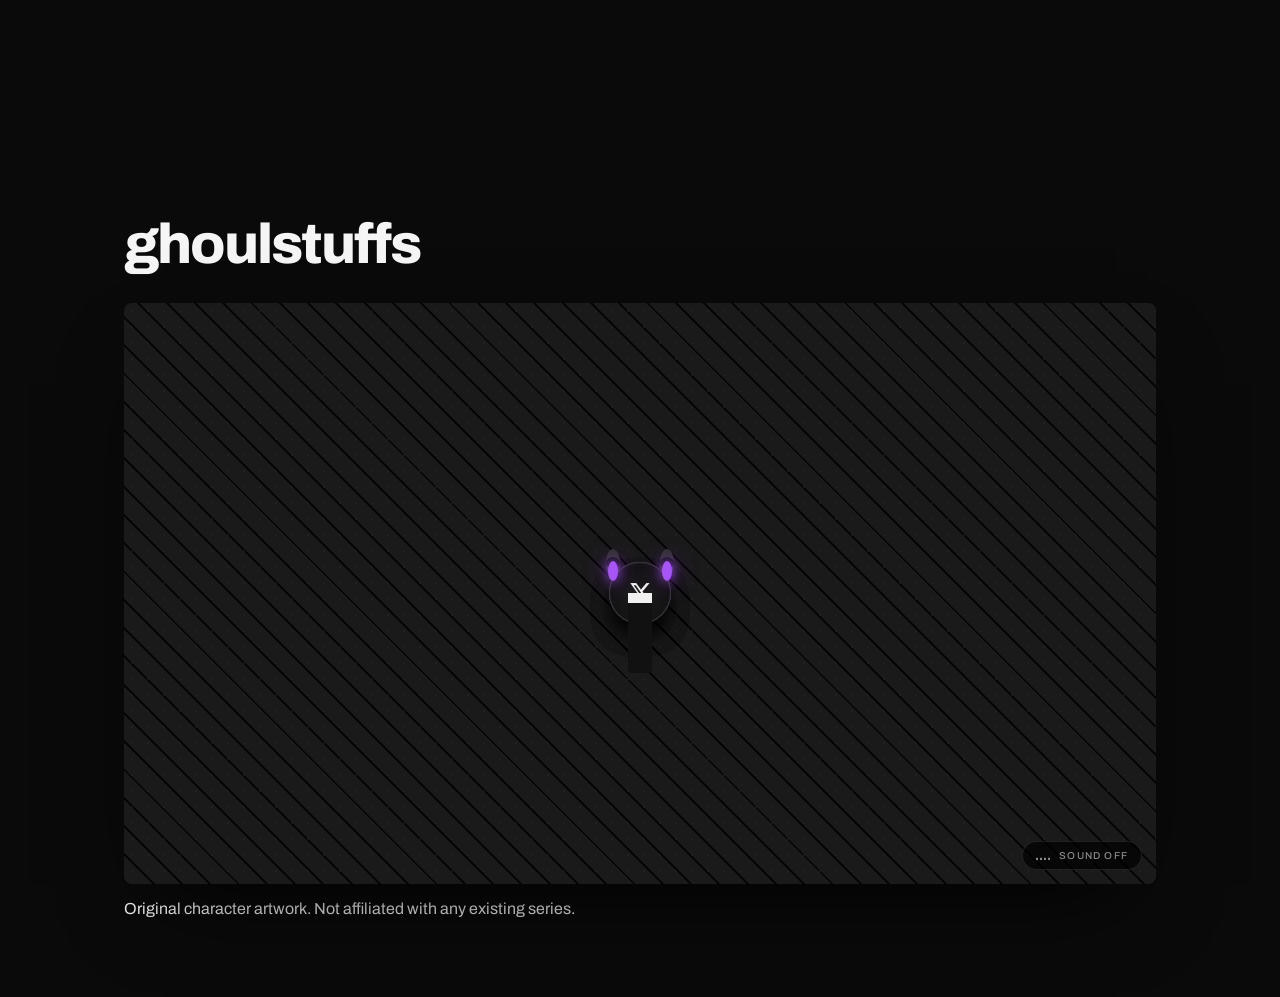
==== commit 6f4c0d36: "Add files via upload" ====
--- a/index.html
+++ b/index.html
@@ -1,612 +1,94 @@
 <!DOCTYPE html>
 <html lang="en">
-<!--
-═══════════════════════════════════════════════════════════════════════
-  ghoulstuffs.github.io
+<head>
+    <meta charset="utf-8">
+    <meta name="viewport" content="width=device-width, initial-scale=1">
+    <title>ghoulstuffs</title>
+    <meta name="description" content="Mansi — SEO content strategist, writer and prompt engineer.">
+    <meta name="theme-color" content="#111">
+    <link rel="icon" href="data:image/svg+xml,<svg xmlns='http://www.w3.org/2000/svg' viewBox='0 0 32 32'><rect width='32' height='32' fill='%23111'/><circle cx='16' cy='16' r='9' fill='%23a855f7'/></svg>">
+    <link rel="preconnect" href="https://fonts.googleapis.com">
+    <link rel="preconnect" href="https://fonts.gstatic.com" crossorigin>
+    <link href="https://fonts.googleapis.com/css2?family=Archivo:wght@400;500;600;800&display=swap" rel="stylesheet">
+    <link rel="stylesheet" href="style.css">
+</head>
+<body>
+    <svg class="sprite" aria-hidden="true" focusable="false" xmlns="http://www.w3.org/2000/svg">
+        <symbol id="i-substack" viewBox="0 0 24 24"><path d="M3 3.6h18v3.1H3zM3 9.3h18v3.1H3zM3 15h18v6.4l-9-4.6-9 4.6z"/></symbol>
+        <symbol id="i-youtube" viewBox="0 0 24 24"><path fill-rule="evenodd" d="M6.6 4.4h10.8a4.2 4.2 0 0 1 4.2 4.2v6.8a4.2 4.2 0 0 1-4.2 4.2H6.6a4.2 4.2 0 0 1-4.2-4.2V8.6a4.2 4.2 0 0 1 4.2-4.2Zm3.6 3.9v7.4l6.4-3.7Z"/></symbol>
+        <symbol id="i-linkedin" viewBox="0 0 24 24"><path d="M3.1 8.9h3.7V21H3.1zM4.95 2.6a2.2 2.2 0 1 1 0 4.4 2.2 2.2 0 0 1 0-4.4ZM9.6 8.9h3.5v1.8a3.9 3.9 0 0 1 3.5-1.9c3 0 4.3 1.9 4.3 5V21h-3.7v-6c0-1.6-.6-2.6-2-2.6s-2.1 1-2.1 2.6v6H9.6Z"/></symbol>
+        <symbol id="i-x" viewBox="0 0 24 24"><path d="M3 2.8h5.4l4.3 5.9 5-5.9h2.9l-6.5 7.6L21.4 21H16l-4.6-6.3L6 21H3.1l7-8.2Zm3.1 1.9 10 14.4h1.9L8 4.7Z"/></symbol>
+        <symbol id="i-fashionxd" viewBox="0 0 64 64">
+            <circle cx="32" cy="32" r="29" fill="none" stroke="currentColor" stroke-width="2"/>
+            <circle cx="32" cy="32" r="25" fill="none" stroke="currentColor" stroke-width="2"/>
+            <path d="M12 21h13.4v4.6h-8v4.3h6.9v4.6h-6.9V43H12z"/>
+            <path d="M24.6 21h5.7l4.2 6.6 4-6.6h5.8l-7 10.8L44.6 43h-5.9l-4.3-6.9L30.2 43h-5.9l7.2-11.2z"/>
+            <path d="M41.6 21h5.2c6.6 0 11 4.3 11 11s-4.4 11-11 11h-5.2zm5.3 4.8v12.4h.4c3.5 0 5.6-2.3 5.6-6.2s-2.1-6.2-5.6-6.2z"/>
+        </symbol>
+    </svg>
 
-  FILES        index.html · style.css · sound.js
-  STRUCTURE    1  head — fonts + meta
-               2  #icons — the five social glyphs
-               3  .masthead — wordmark
-               4  .frame — the illustration
-                    .scene   one SVG, built in depth order:
-                             far → window, back wall, board
-                             mid → floor, chair, desk
-                             cast → 4 poses that cross-fade
-                             near → foreground desk (blurred)
-               5  .sound — music toggle (logic in sound.js)
-               6  .footer
+    <div class="page">
+        <header class="masthead">
+            <h1 class="wordmark">ghoulstuffs</h1>
+        </header>
 
-  Look for  [EDIT]  to find the things you'll want to change.
-═══════════════════════════════════════════════════════════════════════
--->
-<head>
-<meta charset="utf-8">
-<meta name="viewport" content="width=device-width, initial-scale=1">
+        <main>
+            <div class="frame">
+                <!-- Manga Panel Background -->
+                <div class="scene-wrapper">
+                    <!-- Optional: If you UPLOAD a transparent PNG, uncomment the line below -->
+                    <!-- <img src="your-character-image.png" class="character-asset" alt="Character"> -->
+                    
+                    <!-- If you do NOT have a PNG, use this cool CSS geometric crest (Eyes + Tie) -->
+                    <div class="character-crest">
+                        <div class="crest-eyes">
+                            <div class="eye left"><div class="purple-glow"></div></div>
+                            <div class="eye right"><div class="purple-glow"></div></div>
+                        </div>
+                        <div class="crest-tie"></div>
+                    </div>
+                    
+                    <!-- Manga Ink Background Layers -->
+                    <div class="bg-ink-lines"></div>
+                    <div class="bg-manga-dots"></div>
+                </div>
 
-<!-- [EDIT] title + description -->
-<title>ghoulstuffs</title>
-<meta name="description" content="Mansi — SEO content strategist, writer and prompt engineer.">
-<meta name="theme-color" content="#0a0910">
-<meta property="og:title" content="ghoulstuffs">
-<meta property="og:type" content="website">
+                <!-- SOCIAL ORBS -->
+                <nav class="orbit" aria-label="Elsewhere">
+                    <a class="orb" style="--i:0" href="https://substack.com/@ghoulstuffs" target="_blank" rel="noopener noreferrer">
+                        <span class="orb__level"><span class="orb__disc"><svg viewBox="0 0 24 24"><use href="#i-substack"/></svg></span><span class="orb__label">Substack</span></span>
+                        <span class="u-hide">Substack</span>
+                    </a>
+                    <a class="orb" style="--i:1" href="https://www.youtube.com/@ghoulstuffs" target="_blank" rel="noopener noreferrer">
+                        <span class="orb__level"><span class="orb__disc"><svg viewBox="0 0 24 24"><use href="#i-youtube"/></svg></span><span class="orb__label">YouTube</span></span>
+                        <span class="u-hide">YouTube</span>
+                    </a>
+                    <a class="orb orb--own" style="--i:2" href="https://fashionxd.com/blog/" target="_blank" rel="noopener noreferrer">
+                        <span class="orb__level"><span class="orb__disc"><svg viewBox="0 0 64 64"><use href="#i-fashionxd"/></svg></span><span class="orb__label">FashionXD</span></span>
+                        <span class="u-hide">FashionXD</span>
+                    </a>
+                    <a class="orb" style="--i:3" href="https://www.linkedin.com/in/ghoulstuffs/" target="_blank" rel="noopener noreferrer">
+                        <span class="orb__level"><span class="orb__disc"><svg viewBox="0 0 24 24"><use href="#i-linkedin"/></svg></span><span class="orb__label">LinkedIn</span></span>
+                        <span class="u-hide">LinkedIn</span>
+                    </a>
+                    <a class="orb" style="--i:4" href="https://x.com/GhoulStuffs" target="_blank" rel="noopener noreferrer">
+                        <span class="orb__level"><span class="orb__disc"><svg viewBox="0 0 24 24"><use href="#i-x"/></svg></span><span class="orb__label">X</span></span>
+                        <span class="u-hide">X</span>
+                    </a>
+                </nav>
 
-<link rel="icon" href="data:image/svg+xml,<svg xmlns='http://www.w3.org/2000/svg' viewBox='0 0 32 32'><rect width='32' height='32' fill='%230a0910'/><circle cx='16' cy='16' r='9' fill='%238b6cff'/></svg>">
+                <!-- SOUND TOGGLE -->
+                <button class="sound" id="sound" type="button" aria-pressed="false">
+                    <span class="sound__bars" aria-hidden="true"><i></i><i></i><i></i><i></i></span>
+                    <span class="sound__text">Sound off</span>
+                </button>
+            </div>
+        </main>
 
-<link rel="preconnect" href="https://fonts.googleapis.com">
-<link rel="preconnect" href="https://fonts.gstatic.com" crossorigin>
-<link href="https://fonts.googleapis.com/css2?family=Archivo:wght@400;500;600;800&display=swap" rel="stylesheet">
-<link rel="stylesheet" href="style.css">
-</head>
-
-<body>
-
-<!-- ══ 2 · ICONS ══ -->
-<svg class="sprite" aria-hidden="true" focusable="false" xmlns="http://www.w3.org/2000/svg">
-  <symbol id="i-substack" viewBox="0 0 24 24">
-    <path d="M3 3.6h18v3.1H3zM3 9.3h18v3.1H3zM3 15h18v6.4l-9-4.6-9 4.6z"/>
-  </symbol>
-  <symbol id="i-youtube" viewBox="0 0 24 24">
-    <path fill-rule="evenodd" d="M6.6 4.4h10.8a4.2 4.2 0 0 1 4.2 4.2v6.8a4.2 4.2 0 0 1-4.2 4.2H6.6a4.2 4.2 0 0 1-4.2-4.2V8.6a4.2 4.2 0 0 1 4.2-4.2Zm3.6 3.9v7.4l6.4-3.7Z"/>
-  </symbol>
-  <symbol id="i-linkedin" viewBox="0 0 24 24">
-    <path d="M3.1 8.9h3.7V21H3.1zM4.95 2.6a2.2 2.2 0 1 1 0 4.4 2.2 2.2 0 0 1 0-4.4ZM9.6 8.9h3.5v1.8a3.9 3.9 0 0 1 3.5-1.9c3 0 4.3 1.9 4.3 5V21h-3.7v-6c0-1.6-.6-2.6-2-2.6s-2.1 1-2.1 2.6v6H9.6Z"/>
-  </symbol>
-  <symbol id="i-x" viewBox="0 0 24 24">
-    <path d="M3 2.8h5.4l4.3 5.9 5-5.9h2.9l-6.5 7.6L21.4 21H16l-4.6-6.3L6 21H3.1l7-8.2Zm3.1 1.9 10 14.4h1.9L8 4.7Z"/>
-  </symbol>
-  <!-- FashionXD: FXD inside the double ring, from the logo -->
-  <symbol id="i-fashionxd" viewBox="0 0 64 64">
-    <circle cx="32" cy="32" r="29" fill="none" stroke="currentColor" stroke-width="2"/>
-    <circle cx="32" cy="32" r="25" fill="none" stroke="currentColor" stroke-width="2"/>
-    <path d="M12 21h13.4v4.6h-8v4.3h6.9v4.6h-6.9V43H12z"/>
-    <path d="M24.6 21h5.7l4.2 6.6 4-6.6h5.8l-7 10.8L44.6 43h-5.9l-4.3-6.9L30.2 43h-5.9l7.2-11.2z"/>
-    <path d="M41.6 21h5.2c6.6 0 11 4.3 11 11s-4.4 11-11 11h-5.2zm5.3 4.8v12.4h.4c3.5 0 5.6-2.3 5.6-6.2s-2.1-6.2-5.6-6.2z"/>
-  </symbol>
-</svg>
-
-
-<div class="page">
-
-  <!-- ══ 3 · MASTHEAD ══ [EDIT] your name ══ -->
-  <header class="masthead">
-    <h1 class="wordmark">ghoulstuffs</h1>
-  </header>
-
-
-  <!-- ══ 4 · THE PICTURE ══ -->
-  <main>
-    <div class="frame">
-
-      <svg class="scene" viewBox="0 0 1000 600" preserveAspectRatio="xMidYMid slice"
-           role="img" aria-labelledby="ttl dsc" xmlns="http://www.w3.org/2000/svg">
-        <title id="ttl">An office at dusk</title>
-        <desc id="dsc">A dark-haired man in a white shirt and black tie stands in an office at dusk, lit from a tall window. He shifts between standing, folding his arms, pushing his hair back, and reading a page.</desc>
-
-        <defs>
-          <!-- ── LIGHT ──────────────────────────────────────────────
-               One light source: the window, low and to the left.
-               Every gradient below points the same way. That single
-               decision is what stops the drawing looking flat.
-          ──────────────────────────────────────────────────────── -->
-          <linearGradient id="sky" x1="0" y1="0" x2=".25" y2="1">
-            <stop offset="0"   stop-color="#3b3a72"/>
-            <stop offset=".34" stop-color="#7b6aa8"/>
-            <stop offset=".62" stop-color="#d18f8f"/>
-            <stop offset=".84" stop-color="#f5b076"/>
-            <stop offset="1"   stop-color="#ffd7a2"/>
-          </linearGradient>
-          <radialGradient id="vigg" cx=".5" cy=".46" r=".76">
-            <stop offset=".5" stop-color="#000" stop-opacity="0"/>
-            <stop offset="1"  stop-color="#000" stop-opacity=".62"/>
-          </radialGradient>
-          <radialGradient id="sun" cx=".34" cy=".8" r=".55">
-            <stop offset="0" stop-color="#fff3d6" stop-opacity=".95"/>
-            <stop offset="1" stop-color="#fff3d6" stop-opacity="0"/>
-          </radialGradient>
-          <linearGradient id="backwall" x1="0" y1="0" x2="1" y2=".4">
-            <stop offset="0"   stop-color="#5d5480"/>
-            <stop offset=".45" stop-color="#3b3557"/>
-            <stop offset="1"   stop-color="#241f39"/>
-          </linearGradient>
-          <linearGradient id="rightwall" x1="0" y1="0" x2="1" y2="0">
-            <stop offset="0" stop-color="#2c2742"/>
-            <stop offset="1" stop-color="#171426"/>
-          </linearGradient>
-          <linearGradient id="leftwall" x1="0" y1="0" x2="1" y2="0">
-            <stop offset="0" stop-color="#191629"/>
-            <stop offset="1" stop-color="#332c4d"/>
-          </linearGradient>
-          <linearGradient id="ceiling" x1="0" y1="0" x2=".3" y2="1">
-            <stop offset="0" stop-color="#100e1c"/>
-            <stop offset="1" stop-color="#2b2542"/>
-          </linearGradient>
-          <linearGradient id="floor" x1=".15" y1="0" x2=".8" y2="1">
-            <stop offset="0"   stop-color="#4a4166"/>
-            <stop offset=".45" stop-color="#241f38"/>
-            <stop offset="1"   stop-color="#100d1b"/>
-          </linearGradient>
-          <linearGradient id="pool" x1="0" y1="0" x2=".5" y2="1">
-            <stop offset="0"   stop-color="#ffc98e" stop-opacity=".5"/>
-            <stop offset="1"   stop-color="#ffc98e" stop-opacity="0"/>
-          </linearGradient>
-          <linearGradient id="shaft" x1="0" y1="0" x2=".7" y2="1">
-            <stop offset="0" stop-color="#ffd9a8" stop-opacity=".3"/>
-            <stop offset="1" stop-color="#ffd9a8" stop-opacity="0"/>
-          </linearGradient>
-
-          <!-- ── THE CHARACTER ─────────────────────────────────── -->
-          <linearGradient id="skin" x1="0" y1="0" x2="1" y2=".5">
-            <stop offset="0"   stop-color="#ffd9b8"/>
-            <stop offset=".5"  stop-color="#e5b198"/>
-            <stop offset="1"   stop-color="#9d7377"/>
-          </linearGradient>
-          <linearGradient id="shirt" x1="0" y1="0" x2=".9" y2=".5">
-            <stop offset="0"   stop-color="#ffe6c8"/>
-            <stop offset=".26" stop-color="#ded4dd"/>
-            <stop offset=".64" stop-color="#8f87ae"/>
-            <stop offset="1"   stop-color="#544d78"/>
-          </linearGradient>
-          <linearGradient id="hair" x1="0" y1="0" x2=".85" y2=".7">
-            <stop offset="0"   stop-color="#3a3654"/>
-            <stop offset=".45" stop-color="#1d1a2c"/>
-            <stop offset="1"   stop-color="#0d0b16"/>
-          </linearGradient>
-          <linearGradient id="gloss" x1="0" y1="0" x2="1" y2="1">
-            <stop offset="0"   stop-color="#9c93cc" stop-opacity=".85"/>
-            <stop offset="1"   stop-color="#6d64a0" stop-opacity="0"/>
-          </linearGradient>
-          <linearGradient id="trouser" x1="0" y1="0" x2=".9" y2=".4">
-            <stop offset="0"   stop-color="#4a4160"/>
-            <stop offset=".45" stop-color="#221f33"/>
-            <stop offset="1"   stop-color="#100e18"/>
-          </linearGradient>
-          <linearGradient id="tie" x1="0" y1="0" x2="1" y2=".3">
-            <stop offset="0" stop-color="#2a2740"/>
-            <stop offset="1" stop-color="#0c0b14"/>
-          </linearGradient>
-          <radialGradient id="iris" cx=".42" cy=".68" r=".72">
-            <stop offset="0"   stop-color="#ad92ff"/>
-            <stop offset=".55" stop-color="#7458d8"/>
-            <stop offset=".9"  stop-color="#513b95"/>
-            <stop offset="1"   stop-color="#3e2c74"/>
-          </radialGradient>
-          <linearGradient id="lidshade" x1="0" y1="0" x2="0" y2="1">
-            <stop offset="0"   stop-color="#1a1130" stop-opacity=".55"/>
-            <stop offset=".55" stop-color="#1a1130" stop-opacity="0"/>
-          </linearGradient>
-          <linearGradient id="desk" x1="0" y1="0" x2=".6" y2="1">
-            <stop offset="0" stop-color="#4b4166"/>
-            <stop offset="1" stop-color="#191527"/>
-          </linearGradient>
-
-          <!-- ── DEPTH ─────────────────────────────────────────────
-               Blur is what tells the eye "this is near, that is far".
-          ──────────────────────────────────────────────────────── -->
-          <filter id="near" x="-12%" y="-12%" width="124%" height="124%">
-            <feGaussianBlur stdDeviation="3.4"/>
-          </filter>
-          <filter id="far" x="-8%" y="-8%" width="116%" height="116%">
-            <feGaussianBlur stdDeviation="1.1"/>
-          </filter>
-          <filter id="bloom" x="-45%" y="-45%" width="190%" height="190%">
-            <feGaussianBlur stdDeviation="26"/>
-          </filter>
-          <filter id="soft" x="-30%" y="-30%" width="160%" height="160%">
-            <feGaussianBlur stdDeviation="7"/>
-          </filter>
-          <filter id="grain">
-            <feTurbulence type="fractalNoise" baseFrequency=".82" numOctaves="3" stitchTiles="stitch"/>
-            <feColorMatrix type="saturate" values="0"/>
-          </filter>
-
-          <clipPath id="eyeclip"><path d="M463 171 C465 163 474 159 485 159 C494 159 500 163 501 169 C500 176 490 180 480 180 C470 180 464 177 463 171 Z"/></clipPath>
-          <clipPath id="room"><rect x="0" y="0" width="1000" height="600"/></clipPath>
-
-          <!-- one eye, drawn large the way anime eyes actually are.
-               The other is this one mirrored and slightly narrowed,
-               which is what sells the three-quarter turn. -->
-          <g id="eye">
-            <path class="eyewhite" d="M463 171 C465 163 474 159 485 159 C494 159 500 163 501 169 C500 176 490 180 480 180 C470 180 464 177 463 171 Z"/>
-            <g clip-path="url(#eyeclip)">
-              <ellipse class="iris" cx="481" cy="169" rx="8.6" ry="11.6"/>
-              <ellipse class="pupil" cx="481" cy="170" rx="4.2" ry="6.2"/>
-              <ellipse class="lidshade" cx="481" cy="154" rx="18" ry="12"/>
-              <circle class="spark" cx="476" cy="163" r="3"/>
-              <circle class="spark2" cx="487" cy="175" r="1.7"/>
-            </g>
-            <path class="lashline" d="M463 169 C466 161 474 157 486 157 C495 157 501 161 503 166"/>
-            <path class="lash" d="M503 165 C503 158 500 152 495 148 C503 150 509 157 510 165 Z"/>
-            <path class="brow" d="M458 132 C470 125 486 125 498 132 L497 138 C486 132 471 132 460 139 Z"/>
-          </g>
-
-          <!-- pinned things. Six kinds, so the board isn't a grid of
-               identical rectangles. -->
-          <g id="p-photo">
-            <rect x="-30" y="-22" width="60" height="44" rx="1" fill="#c9c2d6"/>
-            <rect x="-27" y="-19" width="54" height="32" fill="#4a4260"/>
-            <path d="M-27 13 L-12 -4 L-2 6 L9 -9 L27 13 Z" fill="#6d6390"/>
-            <circle cx="14" cy="-11" r="4" fill="#8d83b0"/>
-          </g>
-          <g id="p-doc">
-            <rect x="-24" y="-32" width="48" height="64" fill="#d8d2e2"/>
-            <rect x="-17" y="-24" width="30" height="4" fill="#6a6285"/>
-            <rect x="-17" y="-14" width="34" height="2.4" fill="#8d86a6"/>
-            <rect x="-17" y="-8"  width="28" height="2.4" fill="#8d86a6"/>
-            <rect x="-17" y="-2"  width="34" height="2.4" fill="#8d86a6"/>
-            <rect x="-17" y="6"   width="20" height="2.4" fill="#8d86a6"/>
-            <rect x="-17" y="14"  width="34" height="12" fill="#a49dbb"/>
-          </g>
-          <g id="p-sticky">
-            <rect x="-19" y="-19" width="38" height="38" fill="#e8c98a"/>
-            <path d="M-19 19 L19 19 L19 12 Q0 22 -19 12 Z" fill="#d0ae6d"/>
-            <rect x="-12" y="-11" width="24" height="2.6" fill="#9c7f45"/>
-            <rect x="-12" y="-4"  width="18" height="2.6" fill="#9c7f45"/>
-            <rect x="-12" y="3"   width="22" height="2.6" fill="#9c7f45"/>
-          </g>
-          <g id="p-torn">
-            <path d="M-26 -16 L26 -20 L28 15 L-24 19 Z" fill="#e3ddec"/>
-            <path d="M-26 -16 L-22 -12 L-26 -8 L-22 -4 L-26 0 L-24 19 L-24 -16 Z" fill="#c4bcd6"/>
-            <rect x="-16" y="-9" width="32" height="2.6" fill="#8d86a6"/>
-            <rect x="-16" y="-2" width="26" height="2.6" fill="#8d86a6"/>
-            <rect x="-16" y="5"  width="30" height="2.6" fill="#8d86a6"/>
-          </g>
-          <g id="p-strip">
-            <rect x="-9" y="-30" width="18" height="60" fill="#2a2540"/>
-            <rect x="-6" y="-26" width="12" height="11" fill="#7d729e"/>
-            <rect x="-6" y="-12" width="12" height="11" fill="#9c8fbf"/>
-            <rect x="-6" y="2"   width="12" height="11" fill="#6a6088"/>
-            <rect x="-6" y="16"  width="12" height="11" fill="#8b80ad"/>
-          </g>
-          <g id="p-card">
-            <rect x="-28" y="-17" width="56" height="34" fill="#cfc8de"/>
-            <rect x="-22" y="-10" width="24" height="2.6" fill="#7b7398"/>
-            <rect x="-22" y="-3"  width="34" height="2.6" fill="#7b7398"/>
-            <rect x="-22" y="4"   width="18" height="2.6" fill="#7b7398"/>
-            <path d="M6 -12 L22 10 M22 -12 L6 10" stroke="#b0537a" stroke-width="2.4" fill="none"/>
-          </g>
-          <circle id="pin" r="3.4" fill="#c8b4ff"/>
-
-          <!-- ── FIGURE PARTS ───────────────────────────────────── -->
-          <g id="head-back">
-            <path class="skin" d="M480 194 L520 194 L522 236 L478 236 Z"/>
-            <path class="neckshade" d="M481 200 L521 200 L521 226 Q501 242 481 224 Z"/>
-            <path class="hair" d="M442 208 C432 160 438 112 468 96 C488 86 512 86 532 96 C562 112 568 160 558 208 L549 174 L541 202 L533 164 L524 190 L476 190 L467 164 L459 202 L451 174 Z"/>
-            <path class="skin" d="M460 160 C458 126 474 108 500 108 C526 108 542 126 540 160 C538 179 529 193 515 201 C509 207 504 210 500 211 C496 210 491 207 485 201 C471 193 462 179 460 160 Z"/>
-            <path class="skin" d="M460 156 C452 153 449 164 453 173 C455 179 460 181 463 177"/>
-            <path class="skin" d="M540 156 C548 153 551 164 547 173 C545 179 540 181 537 177"/>
-          </g>
-
-          <g id="head-front">
-            <g class="hair">
-              <path d="M448 158 C444 124 458 100 480 93 C502 87 524 93 538 108 C550 121 554 140 552 158 C548 146 540 150 534 168 C528 148 518 146 510 162 C504 142 492 144 484 160 C476 140 462 142 453 160 Z"/>
-              <path d="M494 94 C506 95 517 99 524 104 C528 118 528 134 522 150 C517 160 512 165 508 167 C506 152 502 136 496 124 Z"/>
-              <path d="M449 148 C444 168 442 188 443 204 C449 194 454 184 457 174 C457 164 456 155 456 146 Z"/>
-              <path d="M551 148 C556 168 558 188 557 204 C551 194 546 184 543 174 C543 164 544 155 544 146 Z"/>
-            </g>
-            <g class="gloss">
-              <path d="M464 126 C473 111 486 102 500 100 L498 110 C487 113 477 120 470 132 Z"/>
-              <path d="M512 102 C524 106 533 114 539 124 L532 128 C526 119 519 113 510 110 Z"/>
-            </g>
-            <path class="rim" d="M442 208 C432 160 438 112 468 96"/>
-            <path class="nose" d="M504 178 C508 183 511 183 513 180"/>
-            <path class="mouth" d="M502 195 L513 194"/>
-          </g>
-
-          <g id="torso">
-            <path class="shirt" d="M500 228 C490 228 481 232 472 238 C460 245 449 253 442 263 C435 273 432 286 431 300 L434 352 L452 412 L455 468 L545 468 L548 412 L566 352 L569 300 C568 286 565 273 558 263 C551 253 540 245 528 238 C519 232 510 228 500 228 Z"/>
-            <g class="fold">
-              <path d="M452 292 C458 322 456 356 450 386"/>
-              <path d="M548 294 C542 324 544 358 550 388"/>
-              <path d="M450 396 C472 408 528 408 550 396"/>
-              <path d="M456 440 C474 448 526 448 544 440"/>
-              <path d="M476 320 C481 340 481 362 477 382"/>
-            </g>
-            <path class="shirtshade" d="M528 238 C540 245 551 253 558 263 C565 273 568 286 569 300 L566 352 L548 412 L545 468 L508 468 L518 290 Z"/>
-            <path class="shirt" d="M500 232 L472 241 L487 278 L500 250 L513 278 L528 241 Z"/>
-            <path class="collarline" d="M472 241 L487 278 M528 241 L513 278"/>
-            <path class="tie" d="M500 248 L490 262 L500 278 L510 262 Z"/>
-            <path class="tie" d="M493 278 L507 278 L513 408 L500 424 L487 408 Z"/>
-            <path class="tieshine" d="M496 282 L500 282 L504 404 L500 412 Z"/>
-            <path class="belt" d="M453 462 L548 462 L547 484 L455 484 Z"/>
-            <rect class="buckle" x="490" y="464" width="22" height="18" rx="2"/>
-            <path class="trouser" d="M455 480 L547 480 L566 600 L436 600 Z"/>
-            <path class="crease" d="M478 486 L470 600 M524 486 L532 600"/>
-            <path class="rim2" d="M472 238 C460 245 449 253 442 263 C435 273 432 286 431 300 L434 352 L452 412 L455 468"/>
-          </g>
-
-          <!-- sleeves and hands are drawn per pose; these are the parts
-               they share -->
-          <g id="hand">
-            <path class="skin" d="M-13 -10 C-18 -3 -17 8 -9 13 C0 18 12 15 16 6 C19 -2 15 -11 8 -14 C0 -17 -8 -16 -13 -10 Z"/>
-            <path class="handline" d="M-5 -12 L-3 3 M3 -14 L4 1 M10 -12 L9 -3"/>
-          </g>
-          <g id="mug">
-            <path d="M-15 -14 L15 -14 L12 17 C4 22 -6 22 -12 17 Z" fill="#332c4a"/>
-            <path d="M-15 -14 L15 -14 L14 -6 L-14 -6 Z" fill="#584d7d"/>
-            <path d="M14 -8 C26 -9 28 6 16 8" fill="none" stroke="#332c4a" stroke-width="5"/>
-            <path d="M-11 -11 L-9 14" stroke="#6b5f96" stroke-width="2.4" fill="none"/>
-          </g>
-          <g id="page">
-            <path d="M-52 -34 L54 -40 L58 34 L-48 40 Z" fill="#efeaf4"/>
-            <path d="M-52 -34 L-30 -35 L-26 39 L-48 40 Z" fill="#cec7dd"/>
-            <g stroke="#9990b0" stroke-width="2.2" fill="none">
-              <path d="M-38 -20 L40 -25 M-37 -8 L41 -13 M-36 4 L28 0 M-35 16 L41 11"/>
-            </g>
-          </g>
-        </defs>
-
-
-        <g clip-path="url(#room)">
-
-        <!-- ══ FAR ══ the room shell, built to one vanishing point at
-             (560, 430). Low camera, so we're looking slightly up. ══ -->
-        <g class="far">
-          <polygon points="140,60 800,60 1000,-248 0,-63" fill="url(#ceiling)"/>
-          <polygon points="140,60 0,-63 0,483 140,470" fill="url(#leftwall)"/>
-          <polygon points="800,60 1000,-248 1000,503 800,470" fill="url(#rightwall)"/>
-          <rect x="140" y="60" width="660" height="410" fill="url(#backwall)"/>
-
-          <!-- window -->
-          <rect x="168" y="96" width="304" height="352" fill="url(#sky)"/>
-          <rect x="168" y="96" width="304" height="352" fill="url(#sun)"/>
-          <!-- distant city, low contrast because it's far away -->
-          <g class="city">
-            <path d="M168 372 L168 448 L472 448 L472 330 L456 330 L456 306 L438 306 L438 350 L420 350 L420 322 L398 322 L398 360 L378 360 L378 336 L356 336 L356 368 L332 368 L332 344 L310 344 L310 374 L288 374 L288 352 L264 352 L264 380 L240 380 L240 358 L214 358 L214 386 L192 386 L192 366 Z"/>
-          </g>
-          <g class="citylights">
-            <rect x="222" y="392" width="4" height="6"/><rect x="234" y="400" width="4" height="6"/>
-            <rect x="276" y="386" width="4" height="6"/><rect x="298" y="380" width="4" height="6"/>
-            <rect x="344" y="374" width="4" height="6"/><rect x="366" y="366" width="4" height="6"/>
-            <rect x="408" y="356" width="4" height="6"/><rect x="430" y="336" width="4" height="6"/>
-            <rect x="446" y="342" width="4" height="6"/><rect x="252" y="410" width="4" height="6"/>
-          </g>
-          <!-- mullions -->
-          <g class="mullion">
-            <rect x="164" y="92" width="312" height="360" fill="none" stroke-width="9"/>
-            <rect x="316" y="96" width="8" height="352"/>
-            <rect x="168" y="216" width="304" height="7"/>
-            <rect x="168" y="330" width="304" height="7"/>
-          </g>
-          <!-- the sun's bloom pushing past the frame -->
-          <ellipse cx="286" cy="392" rx="150" ry="96" fill="#ffcf96" opacity=".5" filter="url(#bloom)"/>
-
-          <!-- board on the back wall, right of the window. Six different
-               kinds of pinned thing, at six different angles. -->
-          <g class="board" filter="url(#far)">
-            <rect x="524" y="120" width="256" height="238" fill="#2b2540"/>
-            <rect x="524" y="120" width="256" height="238" fill="none" stroke="#4b4268" stroke-width="5"/>
-            <g class="threads">
-              <path d="M566 166 L646 214 L742 158 M614 300 L700 262 L750 322 M566 166 L614 300"/>
-            </g>
-            <use href="#p-doc"    transform="translate(566 166) rotate(-4)"/>
-            <use href="#p-photo"  transform="translate(646 214) rotate(3)"/>
-            <use href="#p-card"   transform="translate(742 158) rotate(-6)"/>
-            <use href="#p-sticky" transform="translate(614 300) rotate(6)"/>
-            <use href="#p-torn"   transform="translate(700 262) rotate(-3)"/>
-            <use href="#p-strip"  transform="translate(750 322) rotate(4)"/>
-            <use href="#p-sticky" transform="translate(556 246) rotate(-8) scale(.8)"/>
-            <use href="#p-photo"  transform="translate(700 140) rotate(5) scale(.78)"/>
-            <g class="pins">
-              <use href="#pin" transform="translate(566 138)"/><use href="#pin" transform="translate(646 194)"/>
-              <use href="#pin" transform="translate(742 143)"/><use href="#pin" transform="translate(614 283)"/>
-              <use href="#pin" transform="translate(700 245)"/><use href="#pin" transform="translate(750 294)"/>
-            </g>
-          </g>
-
-          <!-- shelf on the right wall, in perspective -->
-          <g class="shelf" filter="url(#far)">
-            <polygon points="812,196 1000,164 1000,182 812,212"/>
-            <polygon points="812,276 1000,254 1000,272 812,292"/>
-            <g class="books">
-              <rect x="828" y="160" width="13" height="38"/><rect x="843" y="158" width="9" height="40"/>
-              <rect x="854" y="162" width="15" height="36"/><rect x="871" y="156" width="11" height="42"/>
-              <rect x="884" y="161" width="14" height="37"/><rect x="900" y="157" width="10" height="41"/>
-              <rect x="836" y="243" width="12" height="35"/><rect x="850" y="240" width="15" height="38"/>
-              <rect x="867" y="245" width="10" height="33"/><rect x="879" y="239" width="13" height="39"/>
-            </g>
-          </g>
-        </g>
-
-        <!-- ══ MID ══ floor, the light landing on it, a chair ══ -->
-        <g class="mid">
-          <polygon points="0,483 140,470 800,470 1000,503 1000,600 0,600" fill="url(#floor)"/>
-          <!-- the window's light pooling and reflecting -->
-          <polygon points="168,470 472,470 616,600 40,600" fill="url(#pool)"/>
-          <polygon points="176,470 300,470 268,600 96,600" fill="#ffd9a8" opacity=".13"/>
-          <path d="M0 470 L1000 470" class="skirting"/>
-
-          <!-- the shaft of light itself, hanging in the air -->
-          <polygon points="472,110 476,444 760,600 300,600" fill="url(#shaft)" filter="url(#soft)"/>
-
-          <!-- chair, mostly silhouette -->
-          <g class="chair">
-            <path d="M246 316 C232 318 226 330 227 344 L232 414 C233 426 242 434 254 434 L318 434 C330 434 338 426 338 414 L336 342 C336 328 328 318 314 316 Z"/>
-            <rect x="272" y="434" width="20" height="40"/>
-            <path d="M282 470 L236 508 M282 470 L330 508 M282 470 L282 516 M282 470 L246 516 M282 470 L320 516"/>
-            <path class="chairlight" d="M246 316 C232 318 226 330 227 344 L232 414 L246 414 L240 330 Z"/>
-          </g>
-
-          <!-- dust in the light -->
-          <g class="motes">
-            <circle cx="330" cy="240" r="2.4"/><circle cx="392" cy="176" r="1.8"/>
-            <circle cx="286" cy="330" r="2"/><circle cx="424" cy="286" r="2.6"/>
-            <circle cx="356" cy="410" r="1.6"/><circle cx="246" cy="196" r="2"/>
-            <circle cx="452" cy="360" r="1.8"/><circle cx="308" cy="130" r="1.6"/>
-          </g>
-        </g>
-
-
-        <!-- ══ CAST ══ four poses, cross-faded by CSS ══ -->
-        <ellipse class="contact" cx="566" cy="588" rx="132" ry="22"/>
-        <g class="figure" transform="translate(116 58) scale(.9)">
-        <g class="cast">
-
-          <!-- 1 · standing, hands at his sides, looking at you -->
-          <g class="pose pose-1">
-            <g class="limb">
-              <path class="arm-out" d="M456 282 C442 318 437 372 439 424"/>
-              <path class="arm-out" d="M544 282 C558 318 563 372 561 424"/>
-              <path class="arm-in"  d="M456 282 C442 318 437 372 439 424"/>
-              <path class="arm-in"  d="M544 282 C558 318 563 372 561 424"/>
-            </g>
-            <use href="#torso"/>
-            <path class="cuff" d="M430 418 L449 416 M551 416 L570 418"/>
-            <use href="#hand" transform="translate(438 444) rotate(-7) scale(1.12)"/>
-            <use href="#hand" transform="translate(562 444) rotate(7) scale(1.12)"/>
-            <g transform="rotate(-2 500 209) translate(500 250) scale(1.13) translate(-500 -250)">
-              <use href="#head-back"/>
-              <g class="face">
-                <use href="#eye"/>
-                <use href="#eye" transform="translate(963 0) scale(-.93 1)"/>
-              </g>
-              <use href="#head-front"/>
-            </g>
-          </g>
-
-          <!-- 2 · hands in his pockets -->
-          <g class="pose pose-2" transform="translate(-7 0) rotate(1 500 600)">
-            <g class="limb">
-              <path class="arm-out" d="M460 284 C444 320 438 392 452 490"/>
-              <path class="arm-out" d="M540 284 C556 320 562 392 548 490"/>
-              <path class="arm-in"  d="M460 284 C444 320 438 392 452 490"/>
-              <path class="arm-in"  d="M540 284 C556 320 562 392 548 490"/>
-            </g>
-            <use href="#torso"/>
-            <g class="limb">
-              <path class="arm-out" d="M446 452 C444 470 448 486 456 498"/>
-              <path class="arm-out" d="M554 452 C556 470 552 486 544 498"/>
-              <path class="arm-in"  d="M446 452 C444 470 448 486 456 498"/>
-              <path class="arm-in"  d="M554 452 C556 470 552 486 544 498"/>
-              <path class="cuff" d="M436 468 L454 466 M546 466 L564 468"/>
-            </g>
-            <g transform="rotate(4 500 209) translate(500 250) scale(1.13) translate(-500 -250)">
-              <use href="#head-back"/>
-              <g class="face">
-                <use href="#eye"/>
-                <use href="#eye" transform="translate(963 0) scale(-.93 1)"/>
-              </g>
-              <use href="#head-front"/>
-            </g>
-          </g>
-
-          <!-- 3 · coffee, looking out of the window -->
-          <g class="pose pose-3">
-            <g class="limb">
-              <path class="arm-out" d="M456 282 C442 318 437 372 439 424"/>
-              <path class="arm-out" d="M544 282 C558 316 554 358 534 392"/>
-              <path class="arm-in"  d="M456 282 C442 318 437 372 439 424"/>
-              <path class="arm-in"  d="M544 282 C558 316 554 358 534 392"/>
-            </g>
-            <use href="#torso"/>
-            <path class="cuff" d="M430 418 L449 416 M540 380 L554 372"/>
-            <use href="#mug" transform="translate(526 418) rotate(-6)"/>
-            <use href="#hand" transform="translate(438 444) rotate(-7) scale(1.12)"/>
-            <use href="#hand" transform="translate(530 400) rotate(10) scale(1.06)"/>
-            <g transform="rotate(-8 500 209) translate(500 250) scale(1.13) translate(-500 -250)">
-              <use href="#head-back"/>
-              <g class="face">
-                <use href="#eye"/>
-                <use href="#eye" transform="translate(963 0) scale(-.93 1)"/>
-              </g>
-              <use href="#head-front"/>
-            </g>
-          </g>
-
-          <!-- 4 · reading a page -->
-          <g class="pose pose-4">
-            <g class="limb">
-              <path class="arm-out" d="M456 282 C440 316 444 356 466 382"/>
-              <path class="arm-out" d="M544 282 C560 316 556 356 534 382"/>
-              <path class="arm-in"  d="M456 282 C440 316 444 356 466 382"/>
-              <path class="arm-in"  d="M544 282 C560 316 556 356 534 382"/>
-            </g>
-            <use href="#torso"/>
-            <g transform="translate(0 6) rotate(4 500 209) translate(500 250) scale(1.13) translate(-500 -250)">
-              <use href="#head-back"/>
-              <g class="face face--down">
-                <use href="#eye"/>
-                <use href="#eye" transform="translate(963 0) scale(-.93 1)"/>
-              </g>
-              <use href="#head-front"/>
-            </g>
-            <use href="#page" transform="translate(500 402) rotate(-3)"/>
-            <use href="#hand" transform="translate(468 390) rotate(-16) scale(1.12)"/>
-            <use href="#hand" transform="translate(532 390) rotate(16) scale(1.12)"/>
-          </g>
-        </g>
-        </g>
-
-
-        <!-- ══ NEAR ══ foreground desk. Blurred, because it's a foot
-             from the lens — this is what creates the sense of space. ══ -->
-        <g class="near" filter="url(#near)">
-          <polygon points="-20,494 300,470 356,600 -20,600" fill="url(#desk)"/>
-          <polygon points="-20,494 300,470 302,486 -20,512" fill="#6b5f8e"/>
-          <!-- monitor, seen from behind -->
-          <polygon points="20,300 214,286 222,470 26,478" fill="#171426"/>
-          <polygon points="20,300 214,286 216,300 22,314" fill="#332c50"/>
-          <rect x="104" y="470" width="40" height="26" fill="#171426"/>
-          <!-- mug -->
-          <path d="M232 508 L292 502 L286 566 C266 578 244 574 238 562 Z" fill="#3b3454"/>
-          <path d="M232 508 L292 502 L290 518 L234 524 Z" fill="#5b5180"/>
-          <path d="M290 516 C312 512 316 538 296 544" fill="none" stroke="#3b3454" stroke-width="9"/>
-          <!-- papers -->
-          <polygon points="316,528 430,514 458,570 340,588" fill="#5a5178"/>
-          <polygon points="322,540 424,528 444,562 344,576" fill="#736a95"/>
-          <!-- lamp glow spilling in from the right -->
-          <ellipse cx="944" cy="524" rx="150" ry="90" fill="#ffc98e" opacity=".22"/>
-        </g>
-
-        <!-- ══ GRADE ══ colour wash + vignette + film grain ══ -->
-        <rect class="warmwash" x="0" y="0" width="1000" height="600"/>
-        <rect class="coolwash" x="0" y="0" width="1000" height="600"/>
-        <rect class="vig" x="0" y="0" width="1000" height="600" fill="url(#vigg)"/>
-        <rect class="grain" x="0" y="0" width="1000" height="600" filter="url(#grain)"/>
-        </g>
-      </svg>
-
-
-      <!-- ══ SOCIALS ══ [EDIT] your links live here ══ -->
-      <nav class="orbit" aria-label="Elsewhere">
-        <a class="orb" style="--i:0" href="https://substack.com/@ghoulstuffs" target="_blank" rel="noopener noreferrer">
-          <span class="orb__level"><span class="orb__disc"><svg viewBox="0 0 24 24" aria-hidden="true"><use href="#i-substack"/></svg></span><span class="orb__label">Substack</span></span>
-          <span class="u-hide">Substack</span>
-        </a>
-        <a class="orb" style="--i:1" href="https://www.youtube.com/@ghoulstuffs" target="_blank" rel="noopener noreferrer">
-          <span class="orb__level"><span class="orb__disc"><svg viewBox="0 0 24 24" aria-hidden="true"><use href="#i-youtube"/></svg></span><span class="orb__label">YouTube</span></span>
-          <span class="u-hide">YouTube</span>
-        </a>
-        <a class="orb orb--own" style="--i:2" href="https://fashionxd.com/blog/" target="_blank" rel="noopener noreferrer">
-          <span class="orb__level"><span class="orb__disc"><svg viewBox="0 0 64 64" aria-hidden="true"><use href="#i-fashionxd"/></svg></span><span class="orb__label">FashionXD</span></span>
-          <span class="u-hide">FashionXD</span>
-        </a>
-        <a class="orb" style="--i:3" href="https://www.linkedin.com/in/ghoulstuffs/" target="_blank" rel="noopener noreferrer">
-          <span class="orb__level"><span class="orb__disc"><svg viewBox="0 0 24 24" aria-hidden="true"><use href="#i-linkedin"/></svg></span><span class="orb__label">LinkedIn</span></span>
-          <span class="u-hide">LinkedIn</span>
-        </a>
-        <a class="orb" style="--i:4" href="https://x.com/GhoulStuffs" target="_blank" rel="noopener noreferrer">
-          <span class="orb__level"><span class="orb__disc"><svg viewBox="0 0 24 24" aria-hidden="true"><use href="#i-x"/></svg></span><span class="orb__label">X</span></span>
-          <span class="u-hide">X</span>
-        </a>
-      </nav>
-
-      <!-- ══ 5 · SOUND ══ -->
-      <button class="sound" id="sound" type="button" aria-pressed="false">
-        <span class="sound__bars" aria-hidden="true"><i></i><i></i><i></i><i></i></span>
-        <span class="sound__text">Sound off</span>
-      </button>
-
+        <footer class="footer">
+            <p>Original character artwork. Not affiliated with any existing series.</p>
+        </footer>
     </div>
-  </main>
-
-  <!-- ══ 6 · FOOTER ══ -->
-  <footer class="footer">
-    <p>Original character and artwork. Not affiliated with any existing series.</p>
-  </footer>
-
-</div>
-
-<script src="sound.js" defer></script>
+    <script src="sound.js" defer></script>
 </body>
-</html>
+</html>
--- a/style.css
+++ b/style.css
@@ -1,388 +1,115 @@
-/* ═══════════════════════════════════════════════════════════════════
-   ghoulstuffs.github.io — style.css
-
-     1  TOKENS      every colour and timing, in one place
-     2  BASE
-     3  MASTHEAD
-     4  FRAME
-     5  SCENE       how the drawing is painted
-     6  POSES       the cross-fade
-     7  ORBIT       the five social links
-     8  SOUND
-     9  FOOTER
-    10  RESPONSIVE
-    11  REDUCED MOTION
-   ═══════════════════════════════════════════════════════════════════ */
-
-
-/* ── 1 · TOKENS ────────────────────────────────────────────────── */
 :root {
-  --bg:        #08070d;
-  --bg-2:      #100d1a;
-  --text:      #efeaf6;
-  --text-dim:  #8d84a6;
-  --accent:    #8b6cff;
-  --accent-lo: #c2b0ff;
-  --warm:      #ffc98e;
-
-  --font: "Archivo", "Helvetica Neue", Arial, sans-serif;
-
-  /* motion */
-  --pose-cycle:  22s;
-  --orbit-speed: 40s;
-
-  /* orbit geometry */
-  --orbit-x: 56%;
-  --orbit-y: 66%;
-  --radius:  30cqw;
-  --squash:  .44;
-  --tilt:    -7deg;
-  --orb:     clamp(44px, 6cqw, 64px);
+    --bg: #0a0a0a;
+    --bg-2: #141414;
+    --text: #f5f5f5;
+    --text-dim: #888888;
+    --accent: #a855f7; /* Makima / Persona style purple */
+    --accent-lo: #d8b4fe;
+    --font: "Archivo", "Helvetica Neue", Arial, sans-serif;
+    --orbit-speed: 40s;
+    --radius: 30cqw;
+    --squash: .45;
+    --tilt: 0deg;
+    --orb: clamp(44px, 6cqw, 64px);
 }
 
+*, *::before, *::after { box-sizing: border-box; }
+body {
+    margin: 0; min-height: 100vh; background: var(--bg); color: var(--text);
+    font-family: var(--font); -webkit-font-smoothing: antialiased;
+}
+.page { max-width: 1120px; margin: 0 auto; padding: clamp(30px, 5vw, 68px) clamp(16px, 4vw, 44px) clamp(36px, 5vw, 72px); }
+.u-hide { position: absolute; width: 1px; height: 1px; overflow: hidden; clip-path: inset(50%); white-space: nowrap; }
 
-/* ── 2 · BASE ──────────────────────────────────────────────────── */
-*, *::before, *::after { box-sizing: border-box; }
+.masthead { margin: 0 0 clamp(18px, 2.4vw, 30px); }
+.wordmark { margin: 0; font-weight: 800; font-size: clamp(30px, 4.6vw, 56px); letter-spacing: -.035em; line-height: 1; color: var(--text); }
 
-body {
-  margin: 0;
-  min-height: 100vh;
-  background: radial-gradient(130% 90% at 50% 0%, var(--bg-2), var(--bg) 62%), var(--bg);
-  color: var(--text);
-  font-family: var(--font);
-  font-size: 15px;
-  -webkit-font-smoothing: antialiased;
+.frame {
+    container-type: inline-size; position: relative; aspect-ratio: 16 / 9;
+    overflow: hidden; border-radius: 8px; background: var(--bg-2); box-shadow: 0 40px 90px -40px #000;
 }
 
-.page {
-  max-width: 1120px;
-  margin: 0 auto;
-  padding: clamp(30px, 5vw, 68px) clamp(16px, 4vw, 44px) clamp(36px, 5vw, 72px);
+/* Manga Scene */
+.scene-wrapper {
+    position: relative; width: 100%; height: 100%; background: #1a1a1a;
+    display: flex; justify-content: center; align-items: center;
+}
+.bg-manga-dots {
+    position: absolute; top: 0; left: 0; width: 100%; height: 100%;
+    background-image: radial-gradient(#2a2a2a 1px, transparent 1px);
+    background-size: 16px 16px; opacity: 0.4;
+}
+.bg-ink-lines {
+    position: absolute; top: 0; left: 0; width: 100%; height: 100%;
+    background: repeating-linear-gradient(45deg, rgba(0,0,0,0.8) 0px, rgba(0,0,0,0.8) 2px, transparent 2px, transparent 20px);
 }
 
-.sprite { position: absolute; width: 0; height: 0; overflow: hidden; }
-.u-hide {
-  position: absolute; width: 1px; height: 1px;
-  overflow: hidden; clip-path: inset(50%); white-space: nowrap;
+/* The CSS Crest (Geometric Logo) */
+.character-crest {
+    position: relative; z-index: 10; width: 120px; height: 160px;
+}
+.crest-eyes {
+    position: relative; width: 100%; height: 100px; display: flex; justify-content: center; align-items: center; gap: 40px;
+}
+.eye {
+    position: relative; width: 14px; height: 28px; background: #111; border-radius: 50%;
+    border-top: 8px solid #333; border-bottom: 8px solid #333;
+}
+.eye .purple-glow {
+    position: absolute; top: 4px; left: 2px; width: 10px; height: 20px; border-radius: 50%;
+    background: #a855f7; box-shadow: 0 0 12px #a855f7, 0 0 25px #6b21a8;
+}
+.crest-tie {
+    position: absolute; bottom: 0; left: 50%; transform: translateX(-50%);
+    width: 24px; height: 80px; background: #111;
+    border-top: 10px solid #f0f0f0; /* White collar */
+    border-radius: 0 0 4px 4px;
 }
 
-
-/* ── 3 · MASTHEAD ──────────────────────────────────────────────── */
-.masthead {
-  display: flex;
-  align-items: baseline;
-  margin: 0 0 clamp(18px, 2.4vw, 30px);
+/* The Optional Image (If you upload a PNG to GitHub) */
+.character-asset {
+    position: relative; z-index: 10; max-height: 90%; width: auto; object-fit: contain;
 }
 
-.wordmark {
-  margin: 0;
-  font-weight: 800;
-  font-size: clamp(30px, 4.6vw, 56px);
-  letter-spacing: -.045em;
-  line-height: 1;
-  color: var(--text);
+/* Orbit */
+.orbit { position: absolute; z-index: 2; left: 50%; top: 50%; width: 0; height: 0; transform: rotate(var(--tilt)) scaleY(var(--squash)); pointer-events: none; }
+.orb { position: absolute; left: 0; top: 0; pointer-events: auto; text-decoration: none; animation: lap var(--orbit-speed) linear infinite; animation-delay: calc(var(--orbit-speed) * var(--i) / -5); }
+@keyframes lap { from { transform: rotate(0deg)   translateX(var(--radius)) rotate(0deg); } to { transform: rotate(360deg) translateX(var(--radius)) rotate(-360deg); } }
+.orb__level { display: block; transform: scaleY(calc(1 / var(--squash))) rotate(calc(-1 * var(--tilt))); }
+.orb__disc {
+    display: grid; place-items: center; width: var(--orb); height: var(--orb); margin: calc(var(--orb) / -2);
+    border-radius: 50%; background: rgba(20, 20, 20, 0.85); backdrop-filter: blur(9px);
+    border: 1px solid rgba(255, 255, 255, 0.15); color: var(--text); box-shadow: 0 14px 30px -14px #000;
+    animation: depth var(--orbit-speed) linear infinite; transition: all .2s ease;
 }
-
-
-/* ── 4 · FRAME ─────────────────────────────────────────────────── */
-.frame {
-  container-type: inline-size;
-  position: relative;
-  aspect-ratio: 5 / 3;
-  overflow: hidden;
-  border-radius: 4px;
-  background: var(--bg);
-  box-shadow:
-    0 0 0 1px rgba(194,176,255,.13),
-    0 40px 90px -40px #000;
-}
-.scene { display: block; width: 100%; height: 100%; }
-
-
-/* ── 5 · SCENE ─────────────────────────────────────────────────── */
-/* Everything is lit from the window: warm on the left, cool violet in
-   shadow. Change --accent and the UI follows; the painting's own
-   colours live in the SVG gradients at the top of index.html. */
-
-/* room */
-.city        { fill: #2a2545; opacity: .78; }
-.citylights  { fill: #ffdca8; opacity: .85; }
-.mullion     { fill: #1a1628; stroke: #1a1628; }
-.skirting    { stroke: #6a5f92; stroke-width: 2; opacity: .5; fill: none; }
-.threads     { stroke: #a98fd8; stroke-width: 1.6; opacity: .55; fill: none; }
-.pins        { opacity: .9; }
-.shelf polygon { fill: #221d36; }
-.books rect  { fill: #4a4268; }
-.books rect:nth-child(even) { fill: #635892; }
-
-.chair       { fill: #12101d; }
-.chair path:nth-of-type(2) { stroke: #12101d; stroke-width: 7; fill: none; }
-.chairlight  { fill: #4b4270; opacity: .8; }
-.motes       { fill: #ffe3ba; opacity: .5; }
-.contact     { fill: #05040a; opacity: .5; filter: blur(16px); }
-
-/* the figure */
-.skin        { fill: url(#skin); }
-.neckshade   { fill: #b78d84; opacity: .55; }
-.hair, g.hair path { fill: url(#hair); }
-.gloss path  { fill: url(#gloss); opacity: .55; }
-.rim         { fill: none; stroke: #ffe2bd; stroke-width: 2.6; opacity: .6; stroke-linecap: round; }
-.rim2        { fill: none; stroke: #ffd9ac; stroke-width: 3.2; opacity: .72; stroke-linecap: round; }
-.nose, .mouth { fill: none; stroke: #b98074; stroke-width: 2.6; stroke-linecap: round; }
-.mouth       { stroke: #a8756e; stroke-width: 2.2; }
-
-.eyewhite    { fill: #b6a9c9; }
-.iris        { fill: url(#iris); }
-.pupil       { fill: #120c22; }
-.lidshade    { fill: url(#lidshade); }
-.spark       { fill: #ffffff; opacity: .72; }
-.spark2      { fill: #ffffff; opacity: .6; }
-.lash        { fill: #17102b; }
-.lashline    { fill: none; stroke: #17102b; stroke-width: 4.6; stroke-linecap: round; }
-.brow        { fill: #241c3a; }
-
-.shirt       { fill: url(#shirt); }
-.shirtshade  { fill: #6f6791; opacity: .38; }
-.fold        { fill: none; stroke: #8880a8; stroke-width: 2; opacity: .5; stroke-linecap: round; }
-.collarline  { fill: none; stroke: #9a92b8; stroke-width: 2.2; }
-.tie         { fill: url(#tie); }
-.tieshine    { fill: #4d4870; opacity: .5; }
-.belt        { fill: #14121d; }
-.buckle      { fill: #6a6088; }
-.trouser     { fill: url(#trouser); }
-.crease      { fill: none; stroke: #59537a; stroke-width: 2; opacity: .45; }
-.handline    { fill: none; stroke: #c39b8d; stroke-width: 1.8; opacity: .7; stroke-linecap: round; }
-
-/* arms: a dark under-stroke, then the shirt fabric on top */
-.arm-out { fill: none; stroke: #241f36; stroke-width: 27; stroke-linecap: round; stroke-linejoin: round; }
-.arm-in  { fill: none; stroke: url(#shirt); stroke-width: 22; stroke-linecap: round; stroke-linejoin: round; }
-.cuff    { fill: none; stroke: #8b83aa; stroke-width: 2.4; stroke-linecap: round; }
-
-/* grade */
-.warmwash { fill: #ff9d4d; opacity: .07; mix-blend-mode: soft-light; pointer-events: none; }
-.coolwash { fill: #4a3f8c; opacity: .16; mix-blend-mode: multiply; pointer-events: none; }
-.vig      { pointer-events: none; }
-.grain    { opacity: .07; mix-blend-mode: overlay; pointer-events: none; }
-
-
-/* ── 6 · POSES ─────────────────────────────────────────────────── */
-/* Four figures stacked in the same spot; CSS dissolves between them.
-   To add a fifth, copy a <g class="pose pose-N"> block and add a
-   matching delay below. */
-.pose {
-  opacity: 0;
-  animation: turn var(--pose-cycle) linear infinite;
-}
-.pose-1 { animation-delay: calc(var(--pose-cycle) * 0 / -4); }
-.pose-2 { animation-delay: calc(var(--pose-cycle) * 1 / -4); }
-.pose-3 { animation-delay: calc(var(--pose-cycle) * 2 / -4); }
-.pose-4 { animation-delay: calc(var(--pose-cycle) * 3 / -4); }
-
-@keyframes turn {
-  0%, 21% { opacity: 1; }
-  25%     { opacity: 0; }
-  96%     { opacity: 0; }
-  100%    { opacity: 1; }
-}
-
-/* he breathes */
-.cast { animation: breathe 8s ease-in-out infinite; transform-origin: 500px 600px; }
-@keyframes breathe {
-  0%, 100% { transform: translateY(0) scale(1); }
-  50%      { transform: translateY(-4px) scale(1.003); }
-}
-
-/* dust drifts through the light */
-.motes circle { animation: drift 14s ease-in-out infinite; }
-.motes circle:nth-child(2n) { animation-duration: 19s; animation-delay: -4s; }
-.motes circle:nth-child(3n) { animation-duration: 24s; animation-delay: -9s; }
-@keyframes drift {
-  0%, 100% { transform: translate(0, 0);      opacity: .25; }
-  50%      { transform: translate(14px, -22px); opacity: .7; }
-}
-
-/* the city wakes up */
-.citylights rect { animation: blink 7s steps(1) infinite; }
-.citylights rect:nth-child(3n) { animation-delay: -2.4s; }
-.citylights rect:nth-child(4n) { animation-delay: -5.1s; }
-@keyframes blink { 0%, 82% { opacity: .9; } 83%, 100% { opacity: .35; } }
-
-
-/* ── 7 · ORBIT ─────────────────────────────────────────────────── */
-/* One squashed, tilted ellipse. Each orb rotates inside it, then
-   un-rotates itself so the icon stays upright. */
-.orbit {
-  position: absolute;
-  z-index: 2;
-  left: var(--orbit-x);
-  top: var(--orbit-y);
-  width: 0; height: 0;
-  transform: rotate(var(--tilt)) scaleY(var(--squash));
-  pointer-events: none;
-}
-
-.orb {
-  position: absolute;
-  left: 0; top: 0;
-  pointer-events: auto;
-  text-decoration: none;
-  animation: lap var(--orbit-speed) linear infinite;
-  animation-delay: calc(var(--orbit-speed) * var(--i) / -5);
-}
-@keyframes lap {
-  from { transform: rotate(0deg)   translateX(var(--radius)) rotate(0deg); }
-  to   { transform: rotate(360deg) translateX(var(--radius)) rotate(-360deg); }
-}
-
-.orb__level {
-  display: block;
-  transform: scaleY(calc(1 / var(--squash))) rotate(calc(-1 * var(--tilt)));
-}
-
-.orb__disc {
-  display: grid;
-  place-items: center;
-  width: var(--orb);
-  height: var(--orb);
-  margin: calc(var(--orb) / -2);
-  border-radius: 50%;
-  background: rgba(18,15,30,.72);
-  backdrop-filter: blur(9px);
-  -webkit-backdrop-filter: blur(9px);
-  border: 1px solid rgba(194,176,255,.4);
-  color: var(--text);
-  box-shadow: 0 14px 30px -14px #000;
-  animation: depth var(--orbit-speed) linear infinite;
-  transition: background-color .2s ease, color .2s ease, border-color .2s ease;
-}
-@keyframes depth {
-  0%   { transform: scale(1);    opacity: 1; }
-  25%  { transform: scale(1.13); opacity: 1; }
-  50%  { transform: scale(1);    opacity: 1; }
-  75%  { transform: scale(.78);  opacity: .42; }
-  100% { transform: scale(1);    opacity: 1; }
-}
-.orb:nth-child(1) .orb__disc { animation-delay: calc(var(--orbit-speed) * 0 / -5); }
-.orb:nth-child(2) .orb__disc { animation-delay: calc(var(--orbit-speed) * 1 / -5); }
-.orb:nth-child(3) .orb__disc { animation-delay: calc(var(--orbit-speed) * 2 / -5); }
-.orb:nth-child(4) .orb__disc { animation-delay: calc(var(--orbit-speed) * 3 / -5); }
-.orb:nth-child(5) .orb__disc { animation-delay: calc(var(--orbit-speed) * 4 / -5); }
-
-.orb__disc svg { width: 42%; height: 42%; fill: currentColor; }
+@keyframes depth { 0% { transform: scale(1); opacity: 1; } 25% { transform: scale(1.15); opacity: 1; } 50% { transform: scale(1); opacity: 1; } 75% { transform: scale(.75); opacity: .3; } 100% { transform: scale(1); opacity: 1; } }
+.orb__disc svg { width: 44%; height: 44%; fill: currentColor; }
 .orb--own .orb__disc { border-color: var(--accent); color: var(--accent-lo); }
 .orb--own .orb__disc svg { width: 62%; height: 62%; }
+.orb__label { position: absolute; top: calc(var(--orb) / 2 + 12px); left: 50%; transform: translateX(-50%); padding: 4px 9px; border-radius: 4px; background: rgba(0,0,0,0.9); color: #fff; font-size: 10px; font-weight: 600; letter-spacing: .1em; text-transform: uppercase; white-space: nowrap; opacity: 0; transition: opacity .2s ease; pointer-events: none; }
+.orb:hover .orb__disc, .orb:focus-visible .orb__disc { background: var(--accent); border-color: var(--accent); color: #0a0a0a; }
+.orb:hover .orb__label, .orb:focus-visible .orb__label { opacity: 1; }
 
-.orb__label {
-  position: absolute;
-  top: calc(var(--orb) / 2 + 9px);
-  left: 50%;
-  transform: translateX(-50%);
-  padding: 4px 9px;
-  border-radius: 3px;
-  background: rgba(10,8,16,.9);
-  color: var(--text);
-  font-size: 10px;
-  font-weight: 500;
-  letter-spacing: .1em;
-  text-transform: uppercase;
-  white-space: nowrap;
-  opacity: 0;
-  transition: opacity .2s ease;
-  pointer-events: none;
-}
-
-.orb:hover .orb__disc,
-.orb:focus-visible .orb__disc {
-  background: var(--accent);
-  border-color: var(--accent);
-  color: #0d0a18;
-}
-.orb:hover .orb__label,
-.orb:focus-visible .orb__label { opacity: 1; }
-.orb:focus-visible { outline: none; }
-.orb:focus-visible .orb__disc { box-shadow: 0 0 0 4px rgba(139,108,255,.45); }
-
-/* park the ring while you aim at a link */
-.orbit:has(.orb:hover) .orb,
-.orbit:has(.orb:hover) .orb__disc,
-.orbit:has(.orb:focus-visible) .orb,
-.orbit:has(.orb:focus-visible) .orb__disc { animation-play-state: paused; }
-
-
-/* ── 8 · SOUND ─────────────────────────────────────────────────── */
-.sound {
-  position: absolute;
-  z-index: 3;
-  right: 14px; bottom: 14px;
-  display: flex;
-  align-items: center;
-  gap: 9px;
-  padding: 8px 13px;
-  border: 1px solid rgba(194,176,255,.3);
-  border-radius: 999px;
-  background: rgba(12,10,20,.68);
-  backdrop-filter: blur(9px);
-  -webkit-backdrop-filter: blur(9px);
-  color: var(--text-dim);
-  font-family: var(--font);
-  font-size: 10px;
-  font-weight: 500;
-  letter-spacing: .12em;
-  text-transform: uppercase;
-  cursor: pointer;
-  transition: color .2s ease, border-color .2s ease;
-}
-.sound:hover { color: var(--text); border-color: var(--accent); }
-.sound:focus-visible { outline: 2px solid var(--accent); outline-offset: 3px; }
-
+/* Sound */
+.sound { position: absolute; z-index: 3; right: 14px; bottom: 14px; display: flex; align-items: center; gap: 9px; padding: 8px 13px; border: 1px solid rgba(255, 255, 255, 0.1); border-radius: 999px; background: rgba(0,0,0,0.7); color: var(--text-dim); font-family: var(--font); font-size: 10px; font-weight: 500; letter-spacing: .12em; text-transform: uppercase; cursor: pointer; transition: all .2s ease; }
+.sound:hover { color: #fff; border-color: var(--accent); }
 .sound__bars { display: flex; align-items: flex-end; gap: 2px; height: 10px; }
-.sound__bars i {
-  display: block; width: 2px; height: 100%;
-  background: currentColor;
-  transform: scaleY(.22);
-  transform-origin: bottom;
-}
-body.is-playing .sound { color: var(--text); }
+.sound__bars i { display: block; width: 2px; height: 100%; background: currentColor; transform: scaleY(.22); transform-origin: bottom; }
+body.is-playing .sound { color: #fff; }
 body.is-playing .sound__bars i { animation: eq .58s ease-in-out infinite alternate; }
 .sound__bars i:nth-child(2) { animation-delay: -.2s; }
 .sound__bars i:nth-child(3) { animation-delay: -.41s; }
 .sound__bars i:nth-child(4) { animation-delay: -.12s; }
 @keyframes eq { from { transform: scaleY(.18); } to { transform: scaleY(1); } }
 
-
-/* ── 9 · FOOTER ────────────────────────────────────────────────── */
-.footer { margin-top: 18px; }
-.footer p {
-  margin: 0;
-  font-size: 12px;
-  color: var(--text-dim);
+@media (max-width: 720px) {
+    .frame { aspect-ratio: 4 / 5; --radius: 37cqw; --squash: .46; --orb: clamp(38px, 11cqw, 52px); }
+    .sound { right: 10px; bottom: 10px; }
 }
-
-
-/* ── 10 · RESPONSIVE ───────────────────────────────────────────── */
-@media (max-width: 720px) {
-  .frame {
-    aspect-ratio: 4 / 5;
-    --radius: 37cqw;
-    --squash: .46;
-    --orb: clamp(38px, 11cqw, 52px);
-    --orbit-y: 64%;
-  }
-  .sound { right: 10px; bottom: 10px; font-size: 9px; padding: 7px 11px; }
-}
-
-
-/* ── 11 · REDUCED MOTION ───────────────────────────────────────── */
 @media (prefers-reduced-motion: reduce) {
-  .pose, .cast, .motes circle, .citylights rect,
-  .orb, .orb__disc, .sound__bars i { animation: none !important; }
-  .pose { opacity: 0; }
-  .pose-1 { opacity: 1; }
-
-  .orb { transform: rotate(var(--a)) translateX(var(--radius)) rotate(calc(-1 * var(--a))); }
-  .orb:nth-child(1) { --a: 306deg; }
-  .orb:nth-child(2) { --a: 18deg;  }
-  .orb:nth-child(3) { --a: 90deg;  }
-  .orb:nth-child(4) { --a: 162deg; }
-  .orb:nth-child(5) { --a: 234deg; }
-}
+    .orb, .orb__disc, .sound__bars i { animation: none !important; }
+    .orb { transform: rotate(var(--a)) translateX(var(--radius)) rotate(calc(-1 * var(--a))); }
+    .orb:nth-child(1) { --a: 306deg; } .orb:nth-child(2) { --a: 18deg;  }
+    .orb:nth-child(3) { --a: 90deg;  } .orb:nth-child(4) { --a: 162deg; }
+    .orb:nth-child(5) { --a: 234deg; }
+}
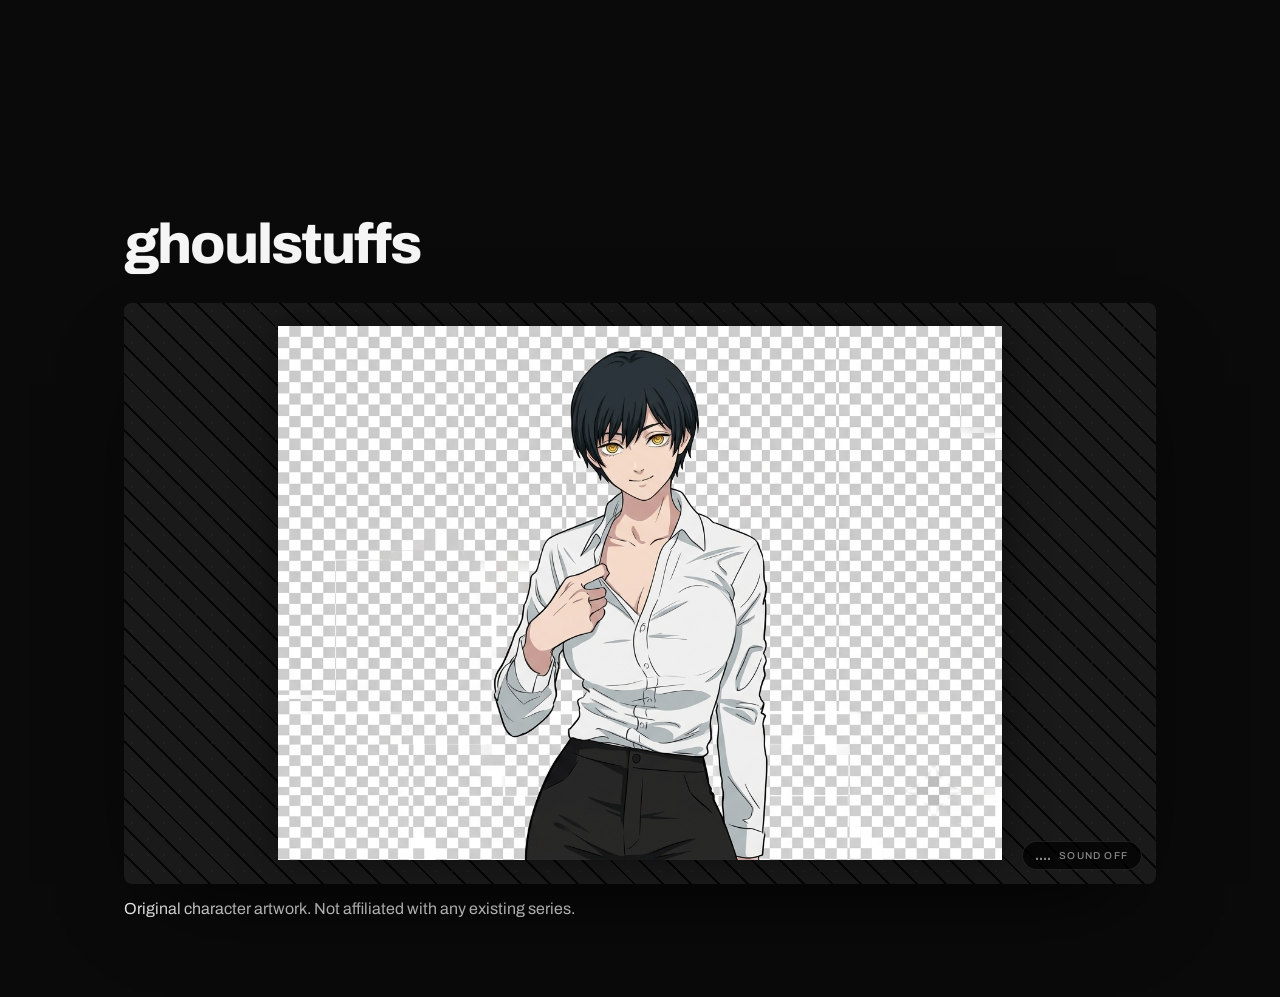
==== commit 10c18c16: "Add files via upload" ====
--- a/index.html
+++ b/index.html
@@ -36,17 +36,9 @@
             <div class="frame">
                 <!-- Manga Panel Background -->
                 <div class="scene-wrapper">
-                    <!-- Optional: If you UPLOAD a transparent PNG, uncomment the line below -->
-                    <!-- <img src="your-character-image.png" class="character-asset" alt="Character"> -->
                     
-                    <!-- If you do NOT have a PNG, use this cool CSS geometric crest (Eyes + Tie) -->
-                    <div class="character-crest">
-                        <div class="crest-eyes">
-                            <div class="eye left"><div class="purple-glow"></div></div>
-                            <div class="eye right"><div class="purple-glow"></div></div>
-                        </div>
-                        <div class="crest-tie"></div>
-                    </div>
+                    <!-- THIS IS YOUR ACTUAL CHARACTER IMAGE -->
+                    <img src="character.png" class="character-asset" alt="Character">
                     
                     <!-- Manga Ink Background Layers -->
                     <div class="bg-ink-lines"></div>
--- a/style.css
+++ b/style.css
@@ -3,7 +3,7 @@
     --bg-2: #141414;
     --text: #f5f5f5;
     --text-dim: #888888;
-    --accent: #a855f7; /* Makima / Persona style purple */
+    --accent: #a855f7; 
     --accent-lo: #d8b4fe;
     --font: "Archivo", "Helvetica Neue", Arial, sans-serif;
     --orbit-speed: 40s;
@@ -26,7 +26,7 @@
 
 .frame {
     container-type: inline-size; position: relative; aspect-ratio: 16 / 9;
-    overflow: hidden; border-radius: 8px; background: var(--bg-2); box-shadow: 0 40px 90px -40px #000;
+    overflow: hidden; border-radius: 8px; background: #111; box-shadow: 0 40px 90px -40px #000;
 }
 
 /* Manga Scene */
@@ -37,38 +37,21 @@
 .bg-manga-dots {
     position: absolute; top: 0; left: 0; width: 100%; height: 100%;
     background-image: radial-gradient(#2a2a2a 1px, transparent 1px);
-    background-size: 16px 16px; opacity: 0.4;
+    background-size: 16px 16px; opacity: 0.4; pointer-events: none;
 }
 .bg-ink-lines {
     position: absolute; top: 0; left: 0; width: 100%; height: 100%;
     background: repeating-linear-gradient(45deg, rgba(0,0,0,0.8) 0px, rgba(0,0,0,0.8) 2px, transparent 2px, transparent 20px);
+    pointer-events: none;
 }
 
-/* The CSS Crest (Geometric Logo) */
-.character-crest {
-    position: relative; z-index: 10; width: 120px; height: 160px;
-}
-.crest-eyes {
-    position: relative; width: 100%; height: 100px; display: flex; justify-content: center; align-items: center; gap: 40px;
-}
-.eye {
-    position: relative; width: 14px; height: 28px; background: #111; border-radius: 50%;
-    border-top: 8px solid #333; border-bottom: 8px solid #333;
-}
-.eye .purple-glow {
-    position: absolute; top: 4px; left: 2px; width: 10px; height: 20px; border-radius: 50%;
-    background: #a855f7; box-shadow: 0 0 12px #a855f7, 0 0 25px #6b21a8;
-}
-.crest-tie {
-    position: absolute; bottom: 0; left: 50%; transform: translateX(-50%);
-    width: 24px; height: 80px; background: #111;
-    border-top: 10px solid #f0f0f0; /* White collar */
-    border-radius: 0 0 4px 4px;
-}
-
-/* The Optional Image (If you upload a PNG to GitHub) */
+/* The character image */
 .character-asset {
-    position: relative; z-index: 10; max-height: 90%; width: auto; object-fit: contain;
+    position: relative; z-index: 10; 
+    max-height: 92%; max-width: 95%; 
+    width: auto; height: auto; 
+    object-fit: contain;
+    filter: drop-shadow(0 0 20px rgba(0,0,0,0.5));
 }
 
 /* Orbit */
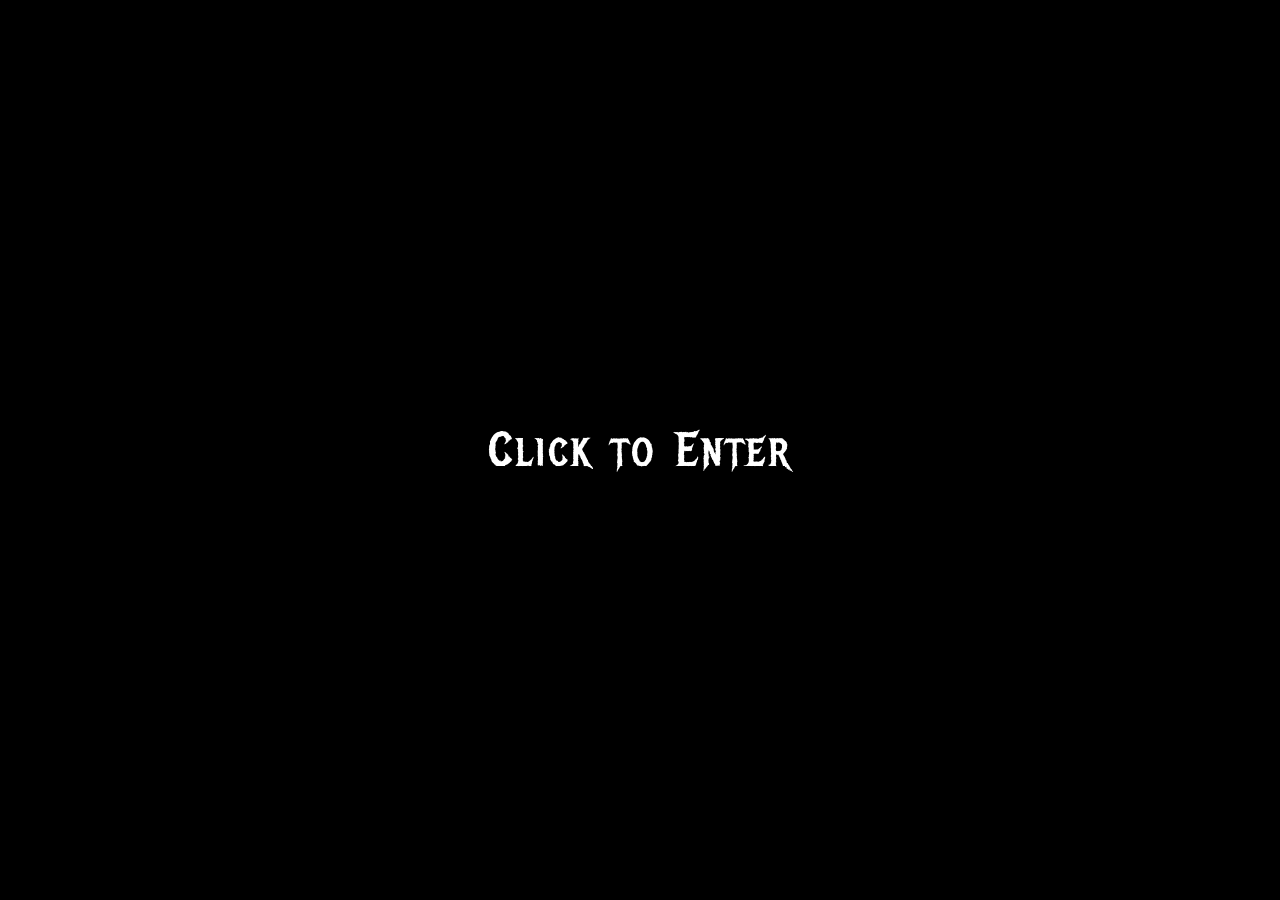
==== commit 7522db08: "Add files via upload" ====
--- a/index.html
+++ b/index.html
@@ -1,86 +1,63 @@
 <!DOCTYPE html>
 <html lang="en">
 <head>
-    <meta charset="utf-8">
-    <meta name="viewport" content="width=device-width, initial-scale=1">
-    <title>ghoulstuffs</title>
-    <meta name="description" content="Mansi — SEO content strategist, writer and prompt engineer.">
-    <meta name="theme-color" content="#111">
-    <link rel="icon" href="data:image/svg+xml,<svg xmlns='http://www.w3.org/2000/svg' viewBox='0 0 32 32'><rect width='32' height='32' fill='%23111'/><circle cx='16' cy='16' r='9' fill='%23a855f7'/></svg>">
-    <link rel="preconnect" href="https://fonts.googleapis.com">
-    <link rel="preconnect" href="https://fonts.gstatic.com" crossorigin>
-    <link href="https://fonts.googleapis.com/css2?family=Archivo:wght@400;500;600;800&display=swap" rel="stylesheet">
+    <meta charset="UTF-8">
+    <meta name="viewport" content="width=device-width, initial-scale=1.0">
+    <title>Traumatized Ghoul</title>
     <link rel="stylesheet" href="style.css">
+    <!-- Goth font for the name -->
+    <link href="https://fonts.googleapis.com/css2?family=Creepster&family=Metal+Mania&display=swap" rel="stylesheet">
+    <!-- FontAwesome for Social Icons -->
+    <link rel="stylesheet" href="https://cdnjs.cloudflare.com/ajax/libs/font-awesome/6.4.0/css/all.min.css">
 </head>
 <body>
-    <svg class="sprite" aria-hidden="true" focusable="false" xmlns="http://www.w3.org/2000/svg">
-        <symbol id="i-substack" viewBox="0 0 24 24"><path d="M3 3.6h18v3.1H3zM3 9.3h18v3.1H3zM3 15h18v6.4l-9-4.6-9 4.6z"/></symbol>
-        <symbol id="i-youtube" viewBox="0 0 24 24"><path fill-rule="evenodd" d="M6.6 4.4h10.8a4.2 4.2 0 0 1 4.2 4.2v6.8a4.2 4.2 0 0 1-4.2 4.2H6.6a4.2 4.2 0 0 1-4.2-4.2V8.6a4.2 4.2 0 0 1 4.2-4.2Zm3.6 3.9v7.4l6.4-3.7Z"/></symbol>
-        <symbol id="i-linkedin" viewBox="0 0 24 24"><path d="M3.1 8.9h3.7V21H3.1zM4.95 2.6a2.2 2.2 0 1 1 0 4.4 2.2 2.2 0 0 1 0-4.4ZM9.6 8.9h3.5v1.8a3.9 3.9 0 0 1 3.5-1.9c3 0 4.3 1.9 4.3 5V21h-3.7v-6c0-1.6-.6-2.6-2-2.6s-2.1 1-2.1 2.6v6H9.6Z"/></symbol>
-        <symbol id="i-x" viewBox="0 0 24 24"><path d="M3 2.8h5.4l4.3 5.9 5-5.9h2.9l-6.5 7.6L21.4 21H16l-4.6-6.3L6 21H3.1l7-8.2Zm3.1 1.9 10 14.4h1.9L8 4.7Z"/></symbol>
-        <symbol id="i-fashionxd" viewBox="0 0 64 64">
-            <circle cx="32" cy="32" r="29" fill="none" stroke="currentColor" stroke-width="2"/>
-            <circle cx="32" cy="32" r="25" fill="none" stroke="currentColor" stroke-width="2"/>
-            <path d="M12 21h13.4v4.6h-8v4.3h6.9v4.6h-6.9V43H12z"/>
-            <path d="M24.6 21h5.7l4.2 6.6 4-6.6h5.8l-7 10.8L44.6 43h-5.9l-4.3-6.9L30.2 43h-5.9l7.2-11.2z"/>
-            <path d="M41.6 21h5.2c6.6 0 11 4.3 11 11s-4.4 11-11 11h-5.2zm5.3 4.8v12.4h.4c3.5 0 5.6-2.3 5.6-6.2s-2.1-6.2-5.6-6.2z"/>
-        </symbol>
-    </svg>
+    <!-- Start Screen to allow audio autoplay -->
+    <div id="start-screen">
+        <span>Click to Enter</span>
+    </div>
 
-    <div class="page">
-        <header class="masthead">
-            <h1 class="wordmark">ghoulstuffs</h1>
-        </header>
+    <!-- Audio Player (Requires a music.mp3 file in your repo) -->
+    <audio id="bg-music" loop>
+        <source src="music.mp3" type="audio/mpeg">
+    </audio>
 
-        <main>
-            <div class="frame">
-                <!-- Manga Panel Background -->
-                <div class="scene-wrapper">
-                    
-                    <!-- THIS IS YOUR ACTUAL CHARACTER IMAGE -->
-                    <img src="character.png" class="character-asset" alt="Character">
-                    
-                    <!-- Manga Ink Background Layers -->
-                    <div class="bg-ink-lines"></div>
-                    <div class="bg-manga-dots"></div>
-                </div>
+    <!-- Top Left Name -->
+    <h1 class="goth-text">Traumatized Ghoul</h1>
 
-                <!-- SOCIAL ORBS -->
-                <nav class="orbit" aria-label="Elsewhere">
-                    <a class="orb" style="--i:0" href="https://substack.com/@ghoulstuffs" target="_blank" rel="noopener noreferrer">
-                        <span class="orb__level"><span class="orb__disc"><svg viewBox="0 0 24 24"><use href="#i-substack"/></svg></span><span class="orb__label">Substack</span></span>
-                        <span class="u-hide">Substack</span>
-                    </a>
-                    <a class="orb" style="--i:1" href="https://www.youtube.com/@ghoulstuffs" target="_blank" rel="noopener noreferrer">
-                        <span class="orb__level"><span class="orb__disc"><svg viewBox="0 0 24 24"><use href="#i-youtube"/></svg></span><span class="orb__label">YouTube</span></span>
-                        <span class="u-hide">YouTube</span>
-                    </a>
-                    <a class="orb orb--own" style="--i:2" href="https://fashionxd.com/blog/" target="_blank" rel="noopener noreferrer">
-                        <span class="orb__level"><span class="orb__disc"><svg viewBox="0 0 64 64"><use href="#i-fashionxd"/></svg></span><span class="orb__label">FashionXD</span></span>
-                        <span class="u-hide">FashionXD</span>
-                    </a>
-                    <a class="orb" style="--i:3" href="https://www.linkedin.com/in/ghoulstuffs/" target="_blank" rel="noopener noreferrer">
-                        <span class="orb__level"><span class="orb__disc"><svg viewBox="0 0 24 24"><use href="#i-linkedin"/></svg></span><span class="orb__label">LinkedIn</span></span>
-                        <span class="u-hide">LinkedIn</span>
-                    </a>
-                    <a class="orb" style="--i:4" href="https://x.com/GhoulStuffs" target="_blank" rel="noopener noreferrer">
-                        <span class="orb__level"><span class="orb__disc"><svg viewBox="0 0 24 24"><use href="#i-x"/></svg></span><span class="orb__label">X</span></span>
-                        <span class="u-hide">X</span>
-                    </a>
-                </nav>
+    <!-- Image Fading Sequence -->
+    <div class="slideshow">
+        <img src="girl1.png" alt="Girl 1" class="slide">
+        <img src="girl2.png" alt="Girl 2" class="slide">
+        <img src="girl3.png" alt="Girl 3" class="slide">
+        <img src="girl4.png" alt="Girl 4" class="slide">
+        <img src="girl5.png" alt="Girl 5" class="slide">
+    </div>
 
-                <!-- SOUND TOGGLE -->
-                <button class="sound" id="sound" type="button" aria-pressed="false">
-                    <span class="sound__bars" aria-hidden="true"><i></i><i></i><i></i><i></i></span>
-                    <span class="sound__text">Sound off</span>
-                </button>
-            </div>
-        </main>
+    <!-- Floating Orbiting Social Icons -->
+    <div class="social-universe">
+        <a href="https://x.com/GhoulStuffs" target="_blank" class="icon-wrapper icon-1">
+            <i class="fa-brands fa-x-twitter"></i>
+        </a>
+        <a href="https://www.linkedin.com/in/ghoulstuffs" target="_blank" class="icon-wrapper icon-2">
+            <i class="fa-brands fa-linkedin-in"></i>
+        </a>
+        <a href="https://substack.com/@ghoulstuffs" target="_blank" class="icon-wrapper icon-3">
+            <!-- Custom Substack SVG because it's not standard in all icon fonts -->
+            <svg viewBox="0 0 24 24" width="1em" height="1em" fill="currentColor">
+                <path d="M22.539 8.242H1.46V5.406h21.08v2.836zM1.46 10.812V24L12 18.11 22.54 24V10.812H1.46zM22.54 0H1.46v2.836h21.08V0z"/>
+            </svg>
+        </a>
+        <a href="https://www.youtube.com/@ghoulstuffs" target="_blank" class="icon-wrapper icon-4">
+            <i class="fa-brands fa-youtube"></i>
+        </a>
+        <a href="https://t.me/ghoulstuffs" target="_blank" class="icon-wrapper icon-5">
+            <i class="fa-brands fa-telegram"></i>
+        </a>
+        <a href="https://www.quora.com/profile/Immortal-Ghoul" target="_blank" class="icon-wrapper icon-6">
+            <i class="fa-brands fa-quora"></i>
+        </a>
+    </div>
 
-        <footer class="footer">
-            <p>Original character artwork. Not affiliated with any existing series.</p>
-        </footer>
-    </div>
-    <script src="sound.js" defer></script>
+    <script src="script.js"></script>
 </body>
 </html>
--- a/style.css
+++ b/style.css
@@ -1,98 +1,132 @@
-:root {
-    --bg: #0a0a0a;
-    --bg-2: #141414;
-    --text: #f5f5f5;
-    --text-dim: #888888;
-    --accent: #a855f7; 
-    --accent-lo: #d8b4fe;
-    --font: "Archivo", "Helvetica Neue", Arial, sans-serif;
-    --orbit-speed: 40s;
-    --radius: 30cqw;
-    --squash: .45;
-    --tilt: 0deg;
-    --orb: clamp(44px, 6cqw, 64px);
+/* Base Page Setup */
+body, html {
+    margin: 0;
+    padding: 0;
+    width: 100%;
+    height: 100%;
+    background-color: #050505; /* Deep space black */
+    overflow: hidden;
+    font-family: sans-serif;
 }
 
-*, *::before, *::after { box-sizing: border-box; }
-body {
-    margin: 0; min-height: 100vh; background: var(--bg); color: var(--text);
-    font-family: var(--font); -webkit-font-smoothing: antialiased;
-}
-.page { max-width: 1120px; margin: 0 auto; padding: clamp(30px, 5vw, 68px) clamp(16px, 4vw, 44px) clamp(36px, 5vw, 72px); }
-.u-hide { position: absolute; width: 1px; height: 1px; overflow: hidden; clip-path: inset(50%); white-space: nowrap; }
-
-.masthead { margin: 0 0 clamp(18px, 2.4vw, 30px); }
-.wordmark { margin: 0; font-weight: 800; font-size: clamp(30px, 4.6vw, 56px); letter-spacing: -.035em; line-height: 1; color: var(--text); }
-
-.frame {
-    container-type: inline-size; position: relative; aspect-ratio: 16 / 9;
-    overflow: hidden; border-radius: 8px; background: #111; box-shadow: 0 40px 90px -40px #000;
+/* Initial Click Screen */
+#start-screen {
+    position: fixed;
+    top: 0; left: 0; width: 100%; height: 100%;
+    background-color: #000;
+    color: #fff;
+    display: flex;
+    justify-content: center;
+    align-items: center;
+    font-family: 'Metal Mania', cursive;
+    font-size: 3rem;
+    letter-spacing: 3px;
+    z-index: 100;
+    cursor: pointer;
+    transition: opacity 1.5s ease-out;
 }
 
-/* Manga Scene */
-.scene-wrapper {
-    position: relative; width: 100%; height: 100%; background: #1a1a1a;
-    display: flex; justify-content: center; align-items: center;
-}
-.bg-manga-dots {
-    position: absolute; top: 0; left: 0; width: 100%; height: 100%;
-    background-image: radial-gradient(#2a2a2a 1px, transparent 1px);
-    background-size: 16px 16px; opacity: 0.4; pointer-events: none;
-}
-.bg-ink-lines {
-    position: absolute; top: 0; left: 0; width: 100%; height: 100%;
-    background: repeating-linear-gradient(45deg, rgba(0,0,0,0.8) 0px, rgba(0,0,0,0.8) 2px, transparent 2px, transparent 20px);
-    pointer-events: none;
+/* High Contrast Goth Name */
+.goth-text {
+    position: absolute;
+    top: 20px;
+    left: 30px;
+    color: #ffffff;
+    font-family: 'Creepster', cursive;
+    font-size: 3.5rem;
+    letter-spacing: 4px;
+    margin: 0;
+    z-index: 20;
+    /* Heavy black text-shadow for extreme contrast */
+    text-shadow: 
+        4px 4px 0 #000, 
+        -2px -2px 0 #000, 
+        2px -2px 0 #000, 
+        -2px 2px 0 #000, 
+        0px 0px 20px rgba(255, 255, 255, 0.5);
 }
 
-/* The character image */
-.character-asset {
-    position: relative; z-index: 10; 
-    max-height: 92%; max-width: 95%; 
-    width: auto; height: auto; 
-    object-fit: contain;
-    filter: drop-shadow(0 0 20px rgba(0,0,0,0.5));
+/* Slideshow Container */
+.slideshow {
+    position: absolute;
+    top: 0; left: 0; width: 100%; height: 100%;
+    display: flex;
+    justify-content: center;
+    align-items: center;
+    z-index: 1;
 }
 
-/* Orbit */
-.orbit { position: absolute; z-index: 2; left: 50%; top: 50%; width: 0; height: 0; transform: rotate(var(--tilt)) scaleY(var(--squash)); pointer-events: none; }
-.orb { position: absolute; left: 0; top: 0; pointer-events: auto; text-decoration: none; animation: lap var(--orbit-speed) linear infinite; animation-delay: calc(var(--orbit-speed) * var(--i) / -5); }
-@keyframes lap { from { transform: rotate(0deg)   translateX(var(--radius)) rotate(0deg); } to { transform: rotate(360deg) translateX(var(--radius)) rotate(-360deg); } }
-.orb__level { display: block; transform: scaleY(calc(1 / var(--squash))) rotate(calc(-1 * var(--tilt))); }
-.orb__disc {
-    display: grid; place-items: center; width: var(--orb); height: var(--orb); margin: calc(var(--orb) / -2);
-    border-radius: 50%; background: rgba(20, 20, 20, 0.85); backdrop-filter: blur(9px);
-    border: 1px solid rgba(255, 255, 255, 0.15); color: var(--text); box-shadow: 0 14px 30px -14px #000;
-    animation: depth var(--orbit-speed) linear infinite; transition: all .2s ease;
+/* Smooth Image Fading Animation */
+.slide {
+    position: absolute;
+    width: 100%;
+    height: 100%;
+    object-fit: cover; /* Ensures the images fill the screen nicely */
+    opacity: 0;
+    animation: fadeCycle 25s infinite; /* 5 images * 5 seconds each */
 }
-@keyframes depth { 0% { transform: scale(1); opacity: 1; } 25% { transform: scale(1.15); opacity: 1; } 50% { transform: scale(1); opacity: 1; } 75% { transform: scale(.75); opacity: .3; } 100% { transform: scale(1); opacity: 1; } }
-.orb__disc svg { width: 44%; height: 44%; fill: currentColor; }
-.orb--own .orb__disc { border-color: var(--accent); color: var(--accent-lo); }
-.orb--own .orb__disc svg { width: 62%; height: 62%; }
-.orb__label { position: absolute; top: calc(var(--orb) / 2 + 12px); left: 50%; transform: translateX(-50%); padding: 4px 9px; border-radius: 4px; background: rgba(0,0,0,0.9); color: #fff; font-size: 10px; font-weight: 600; letter-spacing: .1em; text-transform: uppercase; white-space: nowrap; opacity: 0; transition: opacity .2s ease; pointer-events: none; }
-.orb:hover .orb__disc, .orb:focus-visible .orb__disc { background: var(--accent); border-color: var(--accent); color: #0a0a0a; }
-.orb:hover .orb__label, .orb:focus-visible .orb__label { opacity: 1; }
 
-/* Sound */
-.sound { position: absolute; z-index: 3; right: 14px; bottom: 14px; display: flex; align-items: center; gap: 9px; padding: 8px 13px; border: 1px solid rgba(255, 255, 255, 0.1); border-radius: 999px; background: rgba(0,0,0,0.7); color: var(--text-dim); font-family: var(--font); font-size: 10px; font-weight: 500; letter-spacing: .12em; text-transform: uppercase; cursor: pointer; transition: all .2s ease; }
-.sound:hover { color: #fff; border-color: var(--accent); }
-.sound__bars { display: flex; align-items: flex-end; gap: 2px; height: 10px; }
-.sound__bars i { display: block; width: 2px; height: 100%; background: currentColor; transform: scaleY(.22); transform-origin: bottom; }
-body.is-playing .sound { color: #fff; }
-body.is-playing .sound__bars i { animation: eq .58s ease-in-out infinite alternate; }
-.sound__bars i:nth-child(2) { animation-delay: -.2s; }
-.sound__bars i:nth-child(3) { animation-delay: -.41s; }
-.sound__bars i:nth-child(4) { animation-delay: -.12s; }
-@keyframes eq { from { transform: scaleY(.18); } to { transform: scaleY(1); } }
+/* Staggering the fade delays for each image */
+.slide:nth-child(1) { animation-delay: 0s; }
+.slide:nth-child(2) { animation-delay: 5s; }
+.slide:nth-child(3) { animation-delay: 10s; }
+.slide:nth-child(4) { animation-delay: 15s; }
+.slide:nth-child(5) { animation-delay: 20s; }
 
-@media (max-width: 720px) {
-    .frame { aspect-ratio: 4 / 5; --radius: 37cqw; --squash: .46; --orb: clamp(38px, 11cqw, 52px); }
-    .sound { right: 10px; bottom: 10px; }
+@keyframes fadeCycle {
+    0% { opacity: 0; }
+    10% { opacity: 1; }
+    20% { opacity: 1; }
+    30% { opacity: 0; }
+    100% { opacity: 0; }
 }
-@media (prefers-reduced-motion: reduce) {
-    .orb, .orb__disc, .sound__bars i { animation: none !important; }
-    .orb { transform: rotate(var(--a)) translateX(var(--radius)) rotate(calc(-1 * var(--a))); }
-    .orb:nth-child(1) { --a: 306deg; } .orb:nth-child(2) { --a: 18deg;  }
-    .orb:nth-child(3) { --a: 90deg;  } .orb:nth-child(4) { --a: 162deg; }
-    .orb:nth-child(5) { --a: 234deg; }
+
+/* Floating Orbiting Icons */
+.social-universe {
+    position: absolute;
+    top: 0; left: 0; width: 100%; height: 100%;
+    pointer-events: none; /* Allows clicks to pass through empty space */
+    z-index: 10;
+}
+
+.icon-wrapper {
+    position: absolute;
+    color: #ffffff;
+    font-size: 2.5rem;
+    text-decoration: none;
+    pointer-events: auto; /* Makes the icons clickable */
+    transition: color 0.3s;
+    text-shadow: 0 0 15px #000, 0 0 5px #000;
+}
+
+.icon-wrapper svg {
+    filter: drop-shadow(0 0 10px #000);
+}
+
+/* Hover Interaction */
+.icon-wrapper:hover {
+    color: #bbbbbb;
+    text-shadow: 0 0 25px #fff;
+}
+
+/* Placing them randomly around the background & animating sizes/floating */
+.icon-1 { top: 15%; left: 15%; animation: orbit1 12s infinite ease-in-out alternate; }
+.icon-2 { top: 75%; left: 20%; animation: orbit2 15s infinite ease-in-out alternate-reverse; }
+.icon-3 { top: 25%; right: 15%; animation: orbit3 18s infinite ease-in-out alternate; }
+.icon-4 { top: 65%; right: 20%; animation: orbit1 14s infinite ease-in-out alternate-reverse; }
+.icon-5 { top: 45%; left: 5%; animation: orbit2 16s infinite ease-in-out alternate; }
+.icon-6 { top: 50%; right: 8%; animation: orbit3 19s infinite ease-in-out alternate-reverse; }
+
+/* Scale up and down while floating */
+@keyframes orbit1 {
+    0% { transform: translate(0, 0) scale(0.8); }
+    100% { transform: translate(40px, -50px) scale(1.3); }
+}
+@keyframes orbit2 {
+    0% { transform: translate(0, 0) scale(1.1); }
+    100% { transform: translate(-30px, 40px) scale(0.7); }
+}
+@keyframes orbit3 {
+    0% { transform: translate(0, 0) scale(0.9); }
+    100% { transform: translate(-40px, -30px) scale(1.4); }
 }
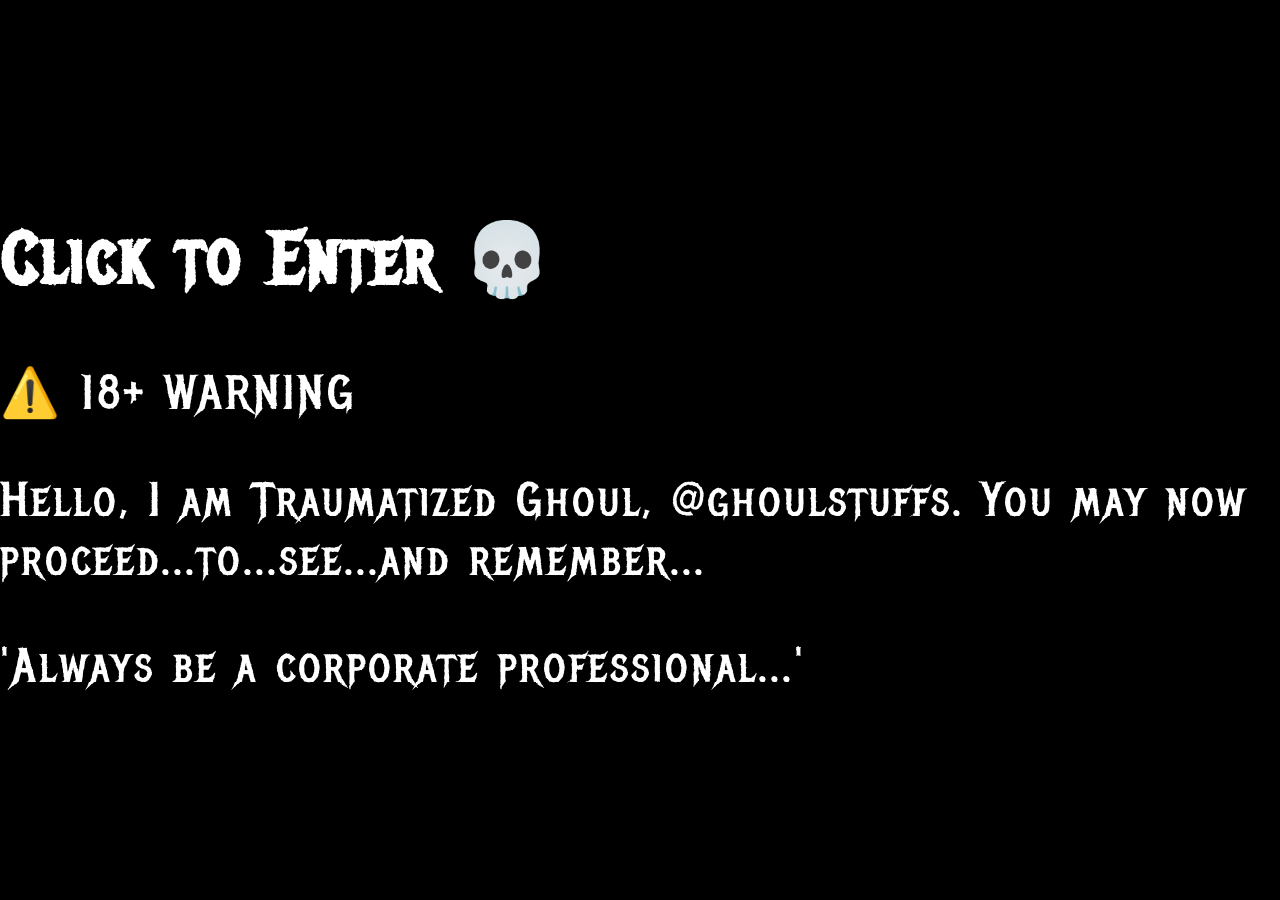
==== commit 477585cd: "Update fonts and content in index.html" ====
--- a/index.html
+++ b/index.html
@@ -5,18 +5,25 @@
     <meta name="viewport" content="width=device-width, initial-scale=1.0">
     <title>Traumatized Ghoul</title>
     <link rel="stylesheet" href="style.css">
-    <!-- Goth font for the name -->
-    <link href="https://fonts.googleapis.com/css2?family=Creepster&family=Metal+Mania&display=swap" rel="stylesheet">
+    <!-- Goth & Melodramatic Fonts -->
+    <link href="https://fonts.googleapis.com/css2?family=Creepster&family=Metal+Mania&family=Cinzel+Decorative:wght@400;700&display=swap" rel="stylesheet">
     <!-- FontAwesome for Social Icons -->
     <link rel="stylesheet" href="https://cdnjs.cloudflare.com/ajax/libs/font-awesome/6.4.0/css/all.min.css">
 </head>
 <body>
-    <!-- Start Screen to allow audio autoplay -->
+    <!-- Start Screen -->
     <div id="start-screen">
-        <span>Click to Enter</span>
+        <div class="start-content">
+            <h2 class="enter-text">Click to Enter 💀</h2>
+            <div class="warning-box">
+                <p class="warning-text">⚠️ 18+ WARNING</p>
+                <p class="footnote-text">Hello, I am Traumatized Ghoul, @ghoulstuffs. You may now proceed...to...see...and remember...</p>
+                <p class="quote-text">'Always be a corporate professional...'</p>
+            </div>
+        </div>
     </div>
 
-    <!-- Audio Player (Requires a music.mp3 file in your repo) -->
+    <!-- Audio Player -->
     <audio id="bg-music" loop>
         <source src="music.mp3" type="audio/mpeg">
     </audio>
@@ -42,7 +49,6 @@
             <i class="fa-brands fa-linkedin-in"></i>
         </a>
         <a href="https://substack.com/@ghoulstuffs" target="_blank" class="icon-wrapper icon-3">
-            <!-- Custom Substack SVG because it's not standard in all icon fonts -->
             <svg viewBox="0 0 24 24" width="1em" height="1em" fill="currentColor">
                 <path d="M22.539 8.242H1.46V5.406h21.08v2.836zM1.46 10.812V24L12 18.11 22.54 24V10.812H1.46zM22.54 0H1.46v2.836h21.08V0z"/>
             </svg>
@@ -60,4 +66,4 @@
 
     <script src="script.js"></script>
 </body>
-</html>+</html>
--- a/style.css
+++ b/style.css
@@ -61,7 +61,8 @@
     position: absolute;
     width: 100%;
     height: 100%;
-    object-fit: cover; /* Ensures the images fill the screen nicely */
+    /* Changed from 'cover' to 'contain' so the image never gets cut off */
+    object-fit: contain; 
     opacity: 0;
     animation: fadeCycle 25s infinite; /* 5 images * 5 seconds each */
 }
@@ -91,22 +92,34 @@
 
 .icon-wrapper {
     position: absolute;
-    color: #ffffff;
-    font-size: 2.5rem;
+    /* Increased base size significantly */
+    font-size: 4rem; 
     text-decoration: none;
     pointer-events: auto; /* Makes the icons clickable */
-    transition: color 0.3s;
-    text-shadow: 0 0 15px #000, 0 0 5px #000;
+    transition: filter 0.3s, transform 0.3s;
 }
 
+/* Applying Brand Colors */
+.icon-1 { color: #ffffff; } /* X / Twitter */
+.icon-2 { color: #0a66c2; } /* LinkedIn */
+.icon-3 { color: #ff6719; } /* Substack */
+.icon-4 { color: #ff0000; } /* YouTube */
+.icon-5 { color: #24a1de; } /* Telegram */
+.icon-6 { color: #b92b27; } /* Quora */
+
+/* Ensure the custom SVG (Substack) inherits the color properly */
 .icon-wrapper svg {
-    filter: drop-shadow(0 0 10px #000);
+    fill: currentColor;
+    filter: drop-shadow(0 0 10px rgba(0,0,0,0.8));
 }
 
-/* Hover Interaction */
+.icon-wrapper i {
+    filter: drop-shadow(0 0 10px rgba(0,0,0,0.8));
+}
+
+/* Hover Interaction - Makes them glow when hovered */
 .icon-wrapper:hover {
-    color: #bbbbbb;
-    text-shadow: 0 0 25px #fff;
+    filter: drop-shadow(0 0 20px currentColor);
 }
 
 /* Placing them randomly around the background & animating sizes/floating */
@@ -129,4 +142,4 @@
 @keyframes orbit3 {
     0% { transform: translate(0, 0) scale(0.9); }
     100% { transform: translate(-40px, -30px) scale(1.4); }
-}+}
